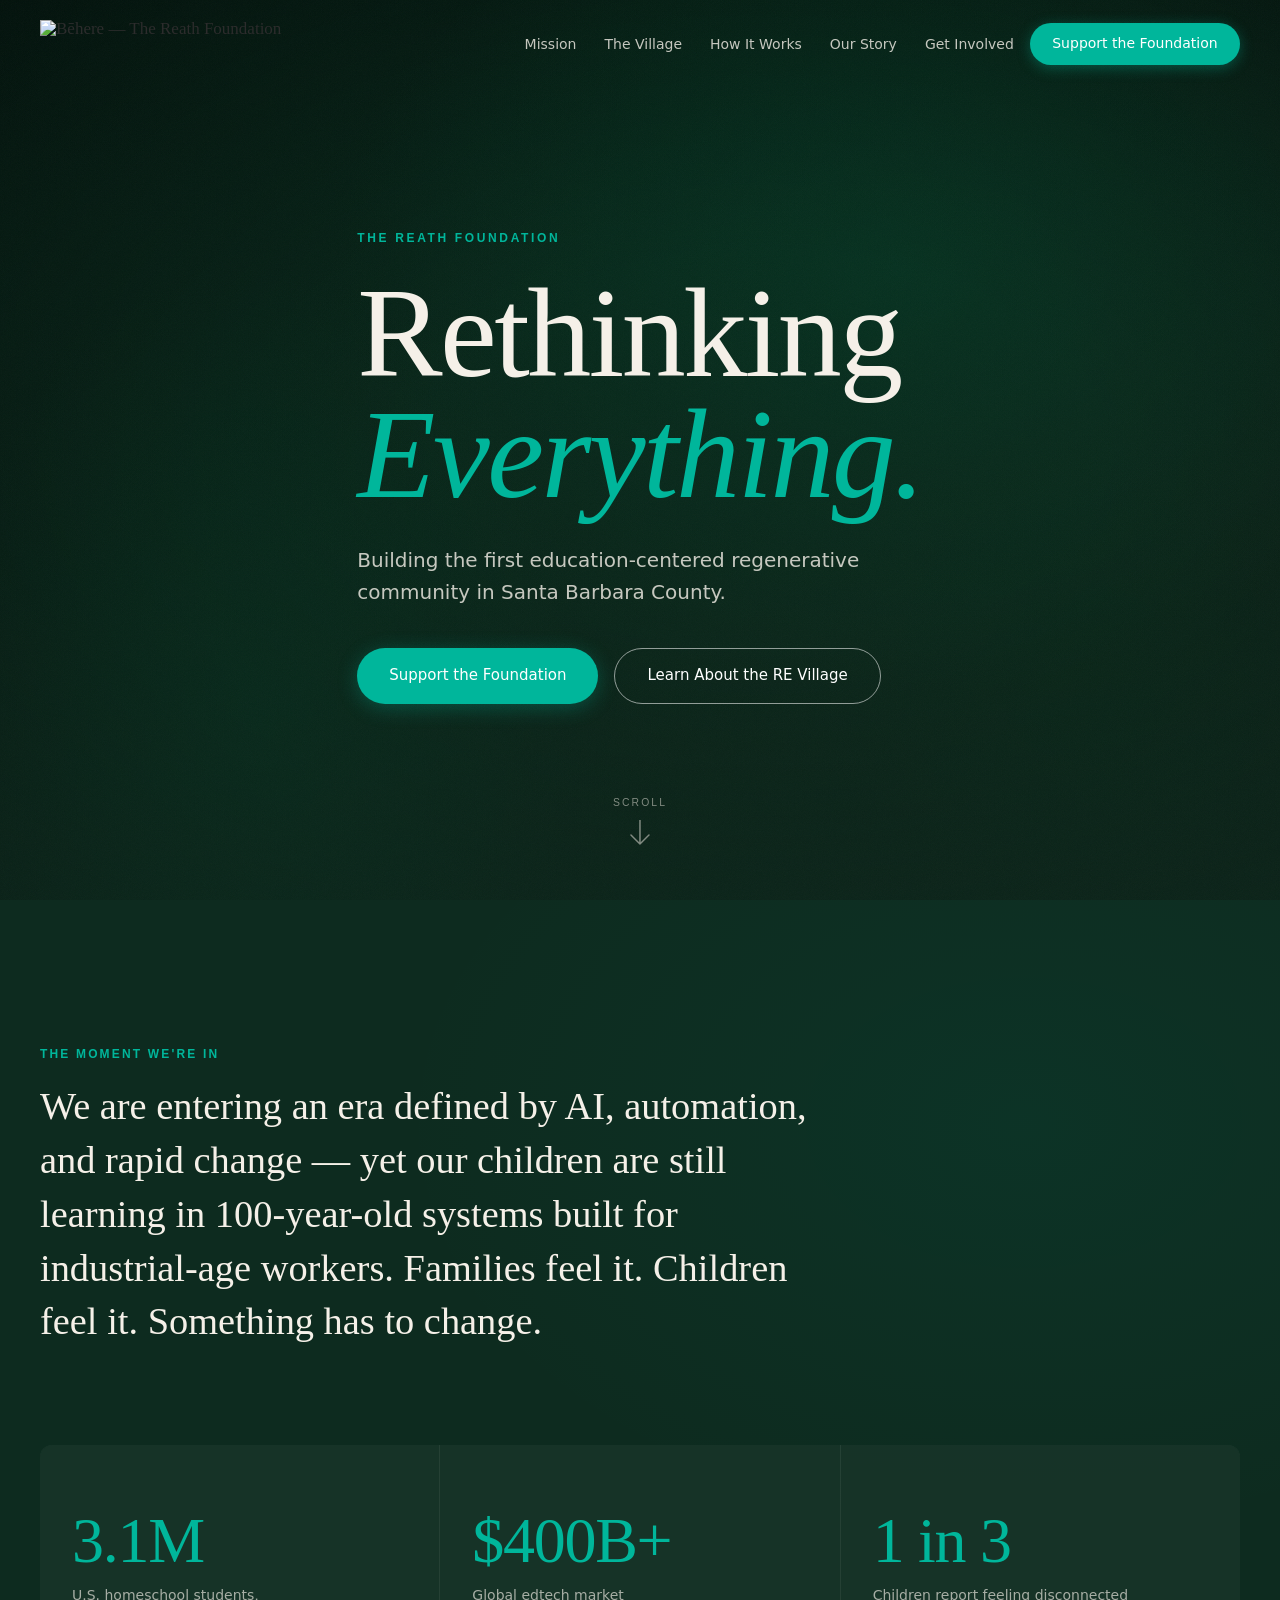
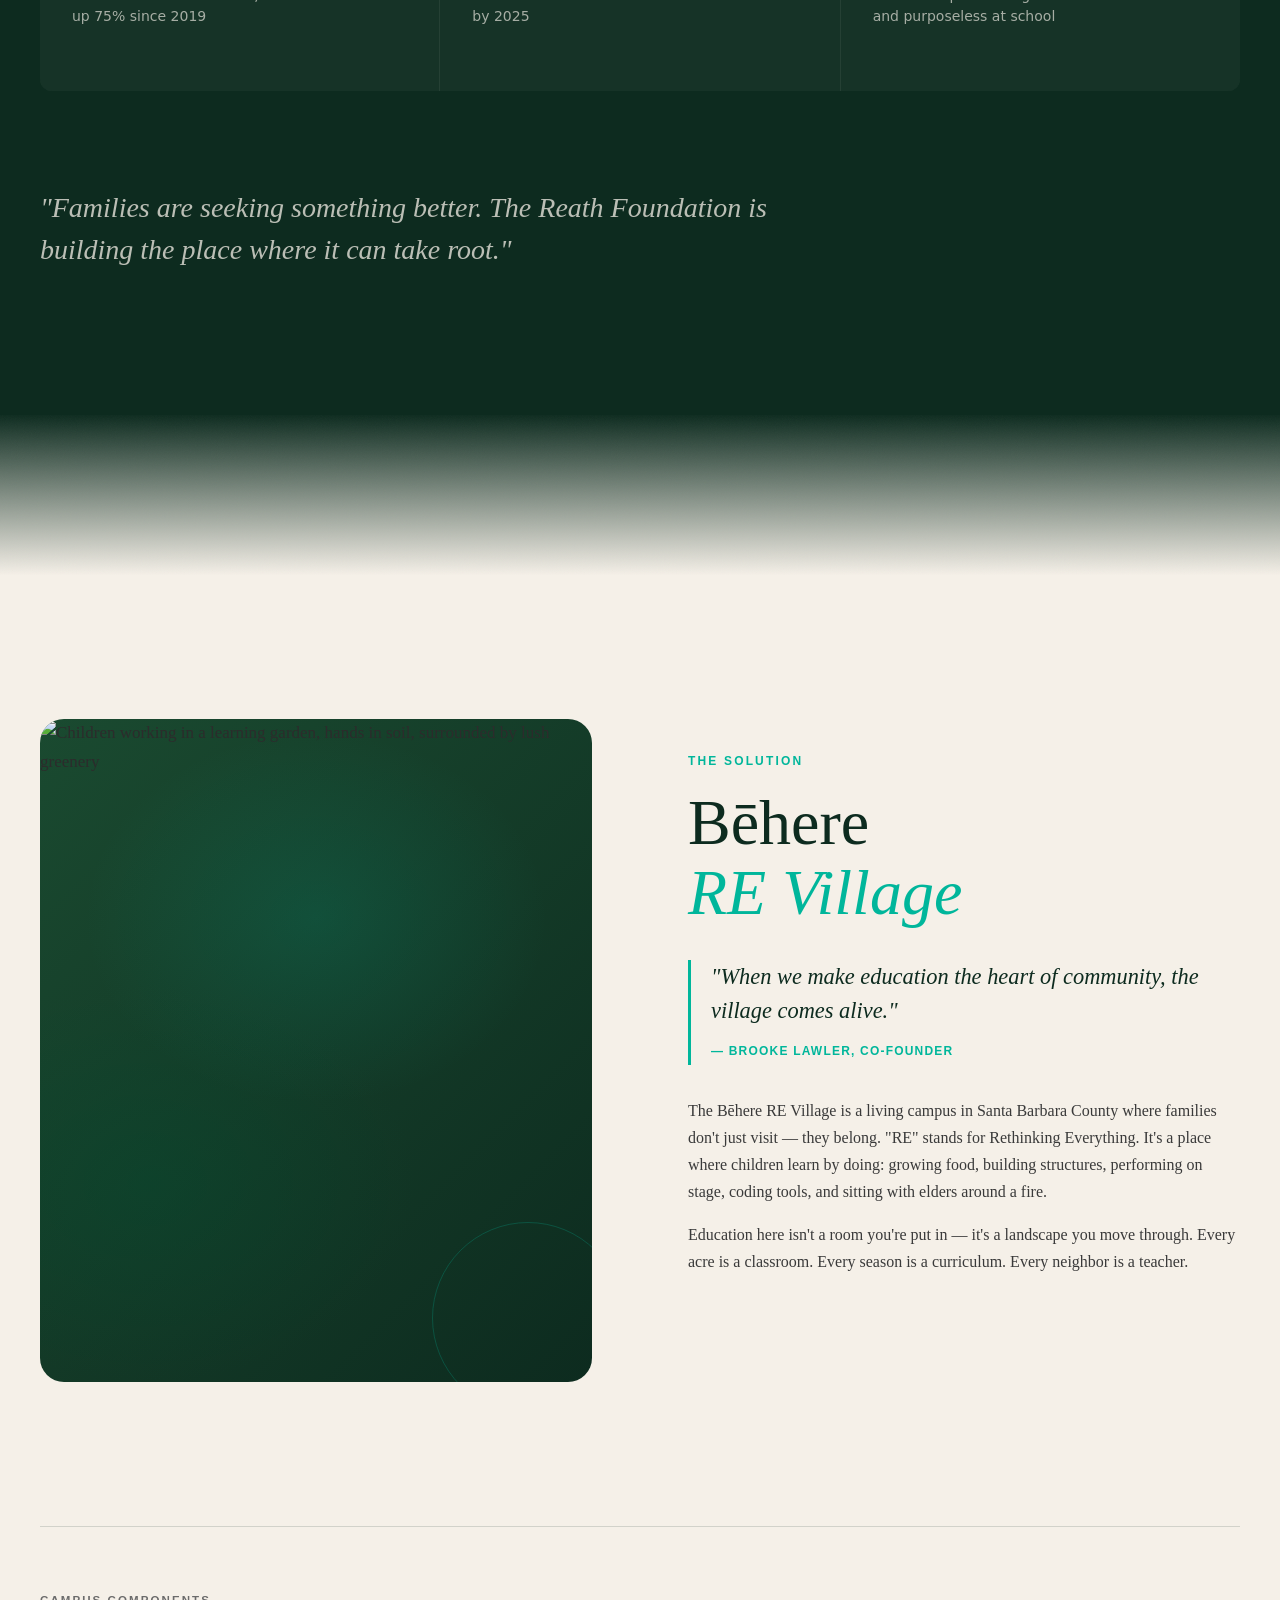
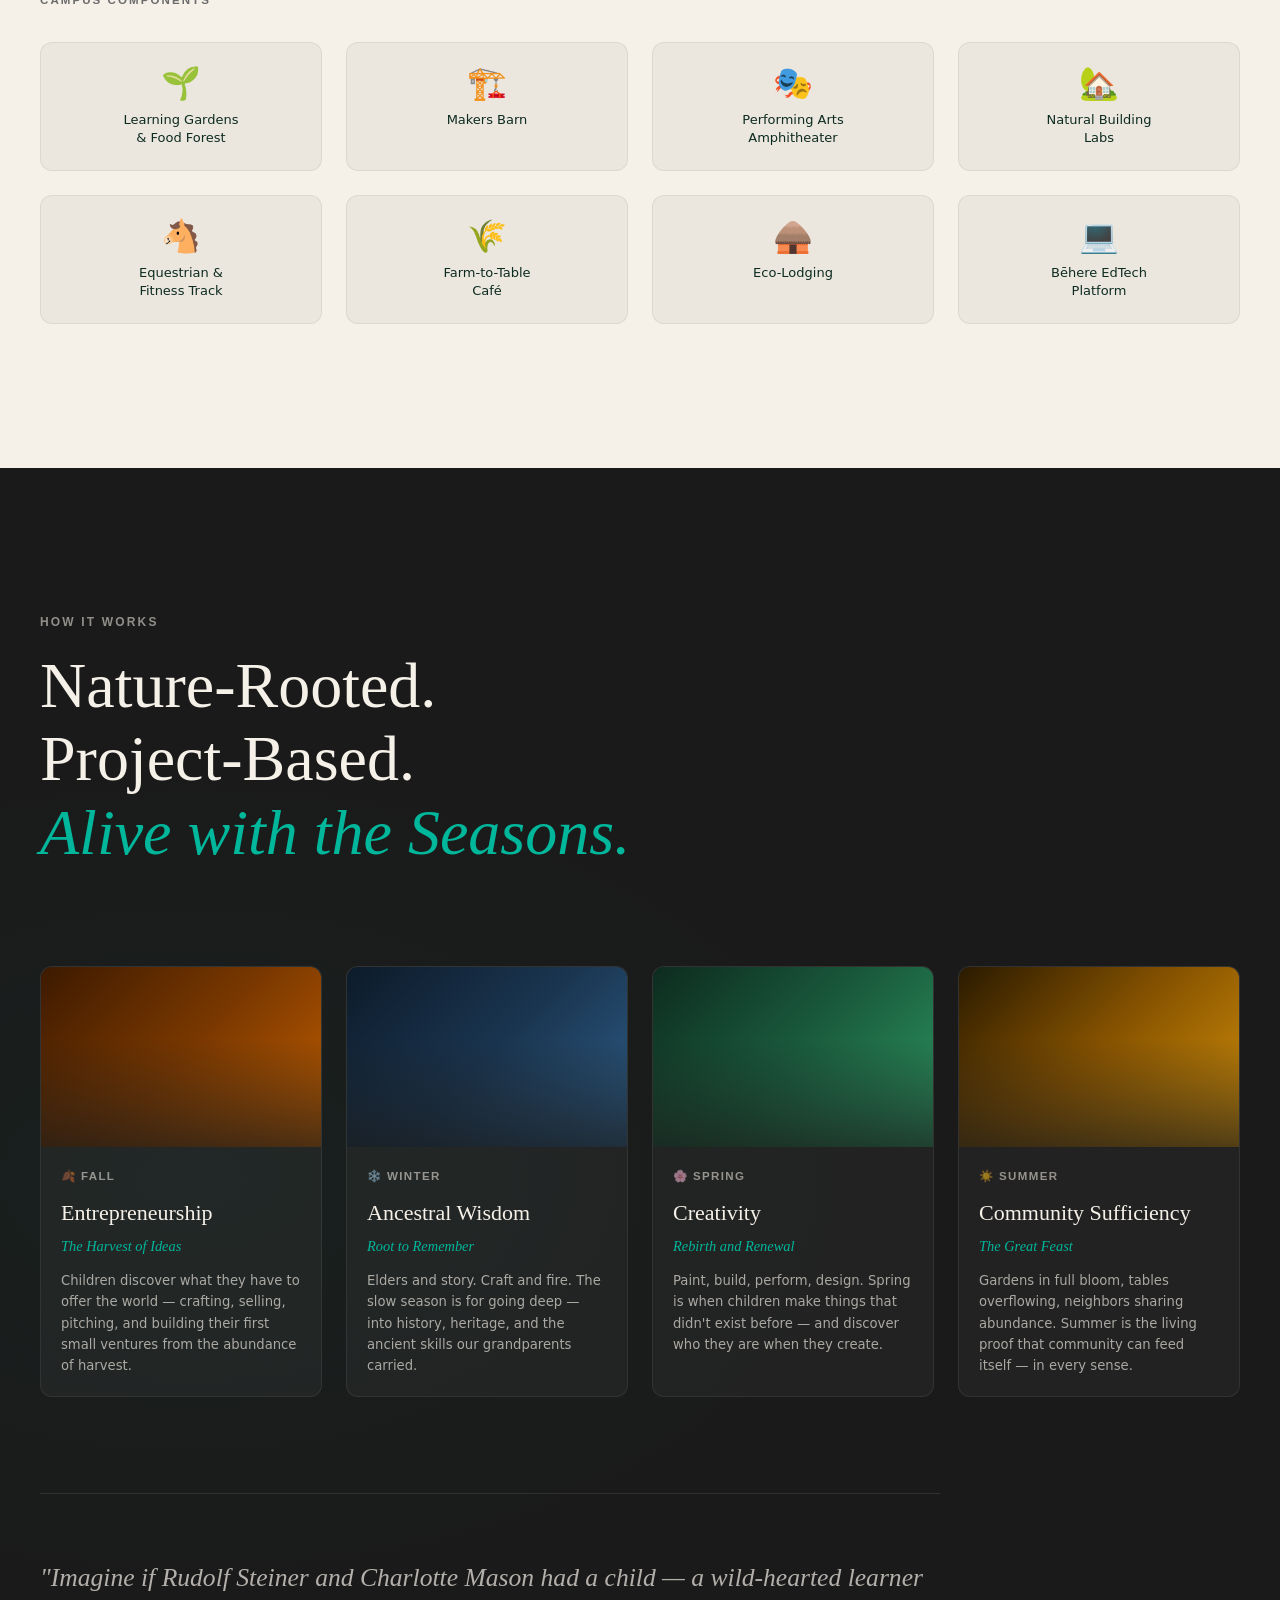
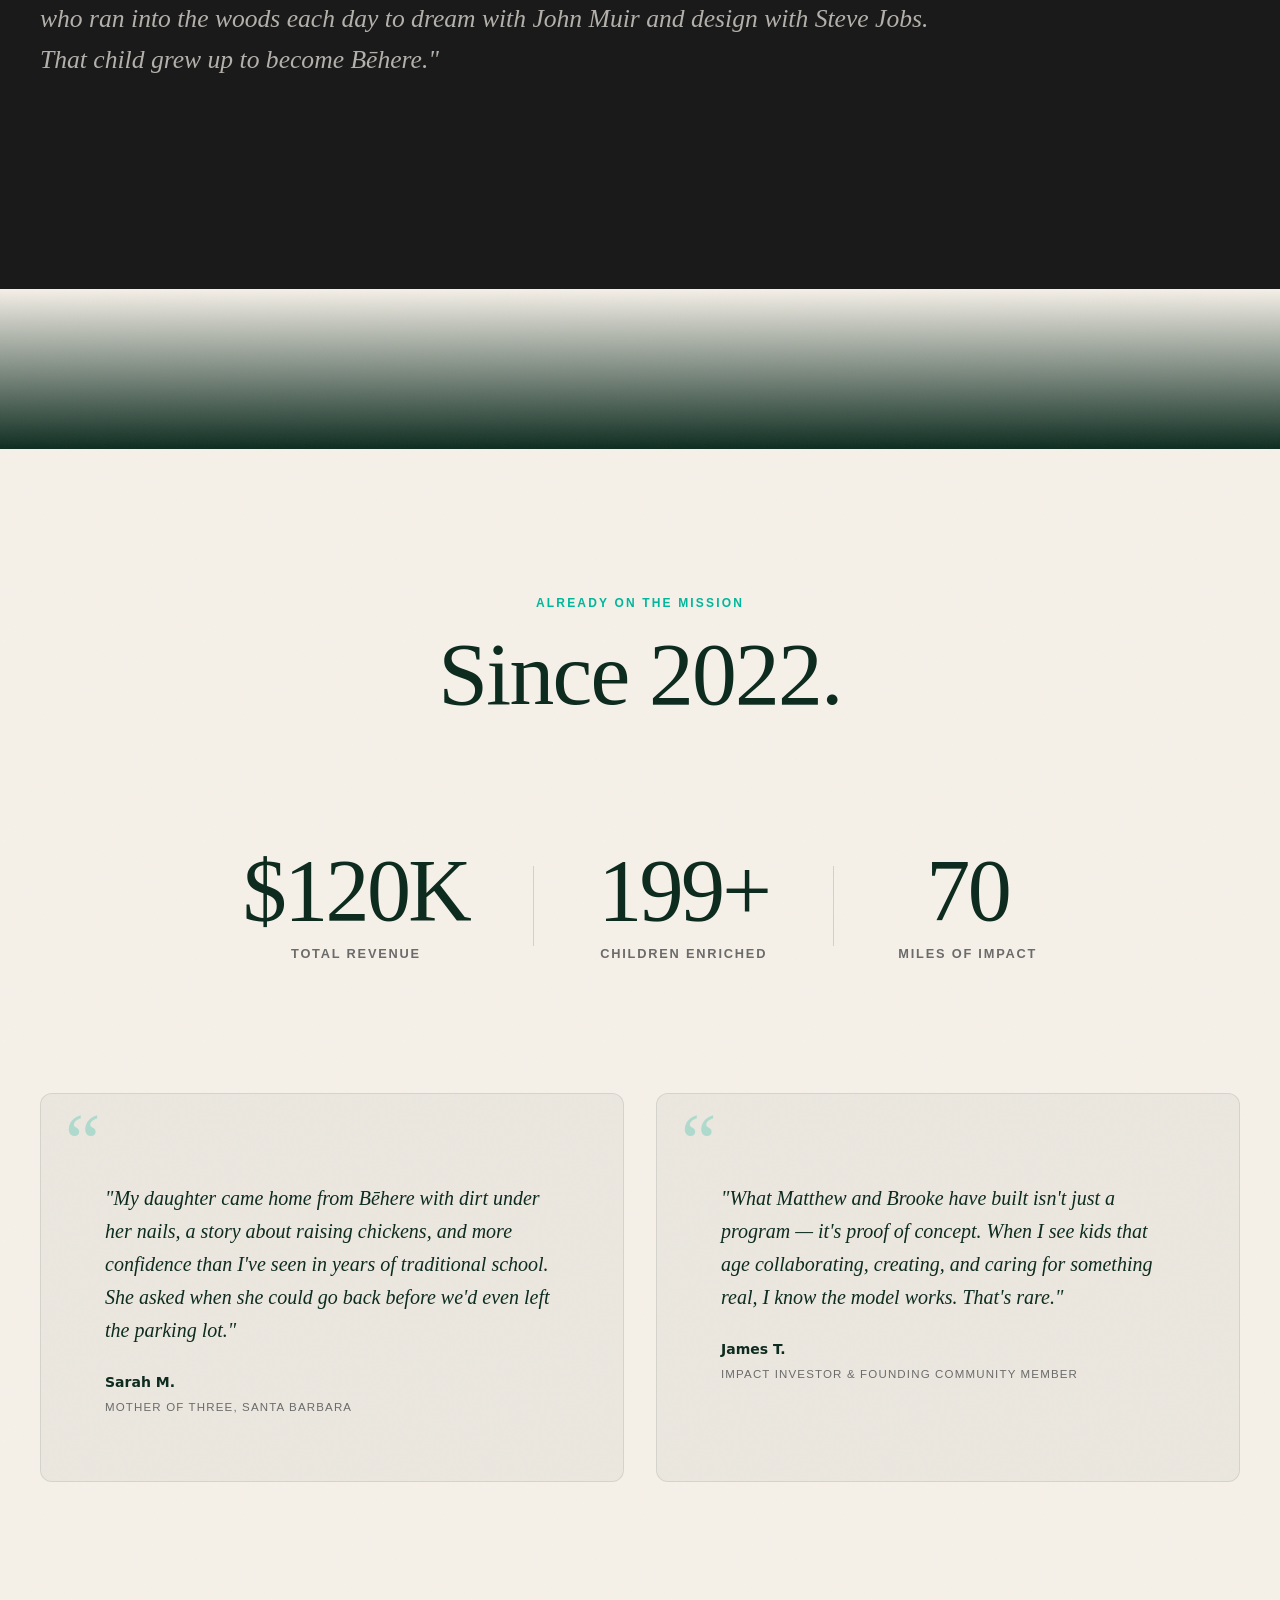
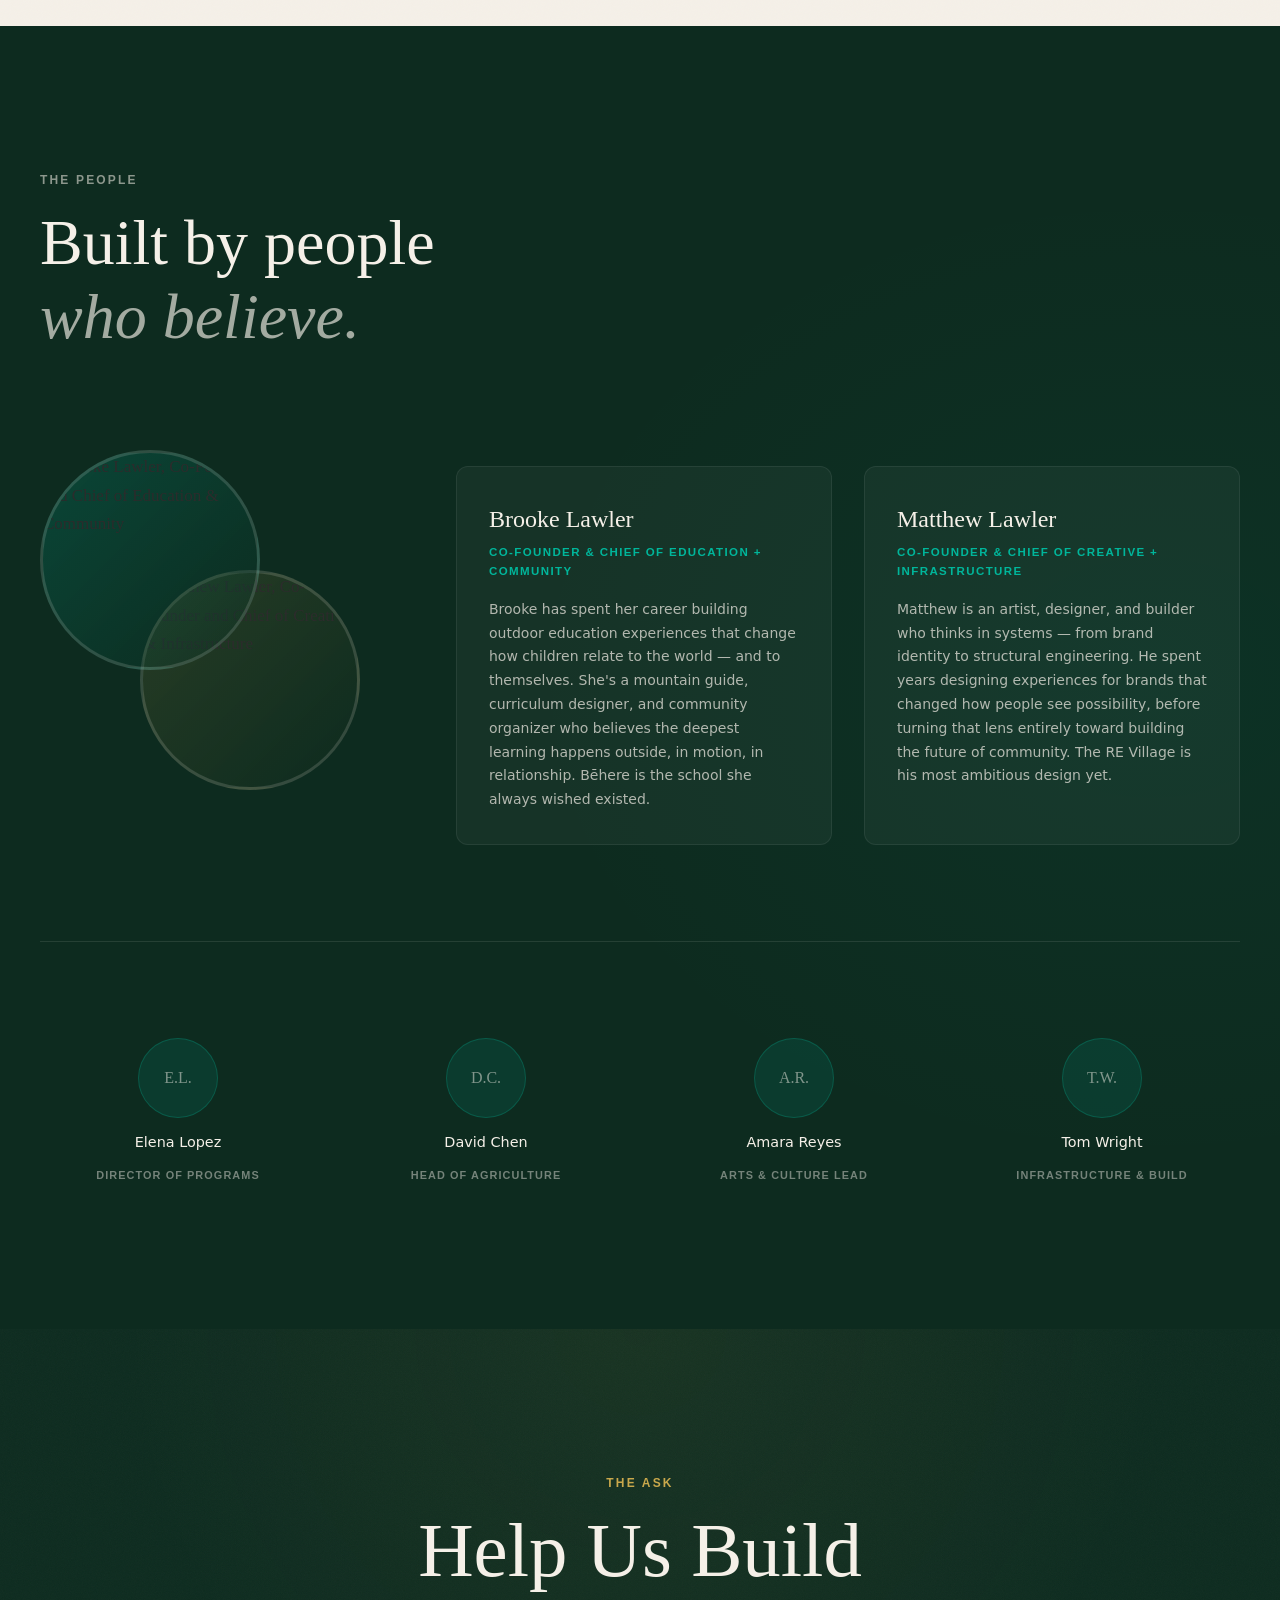
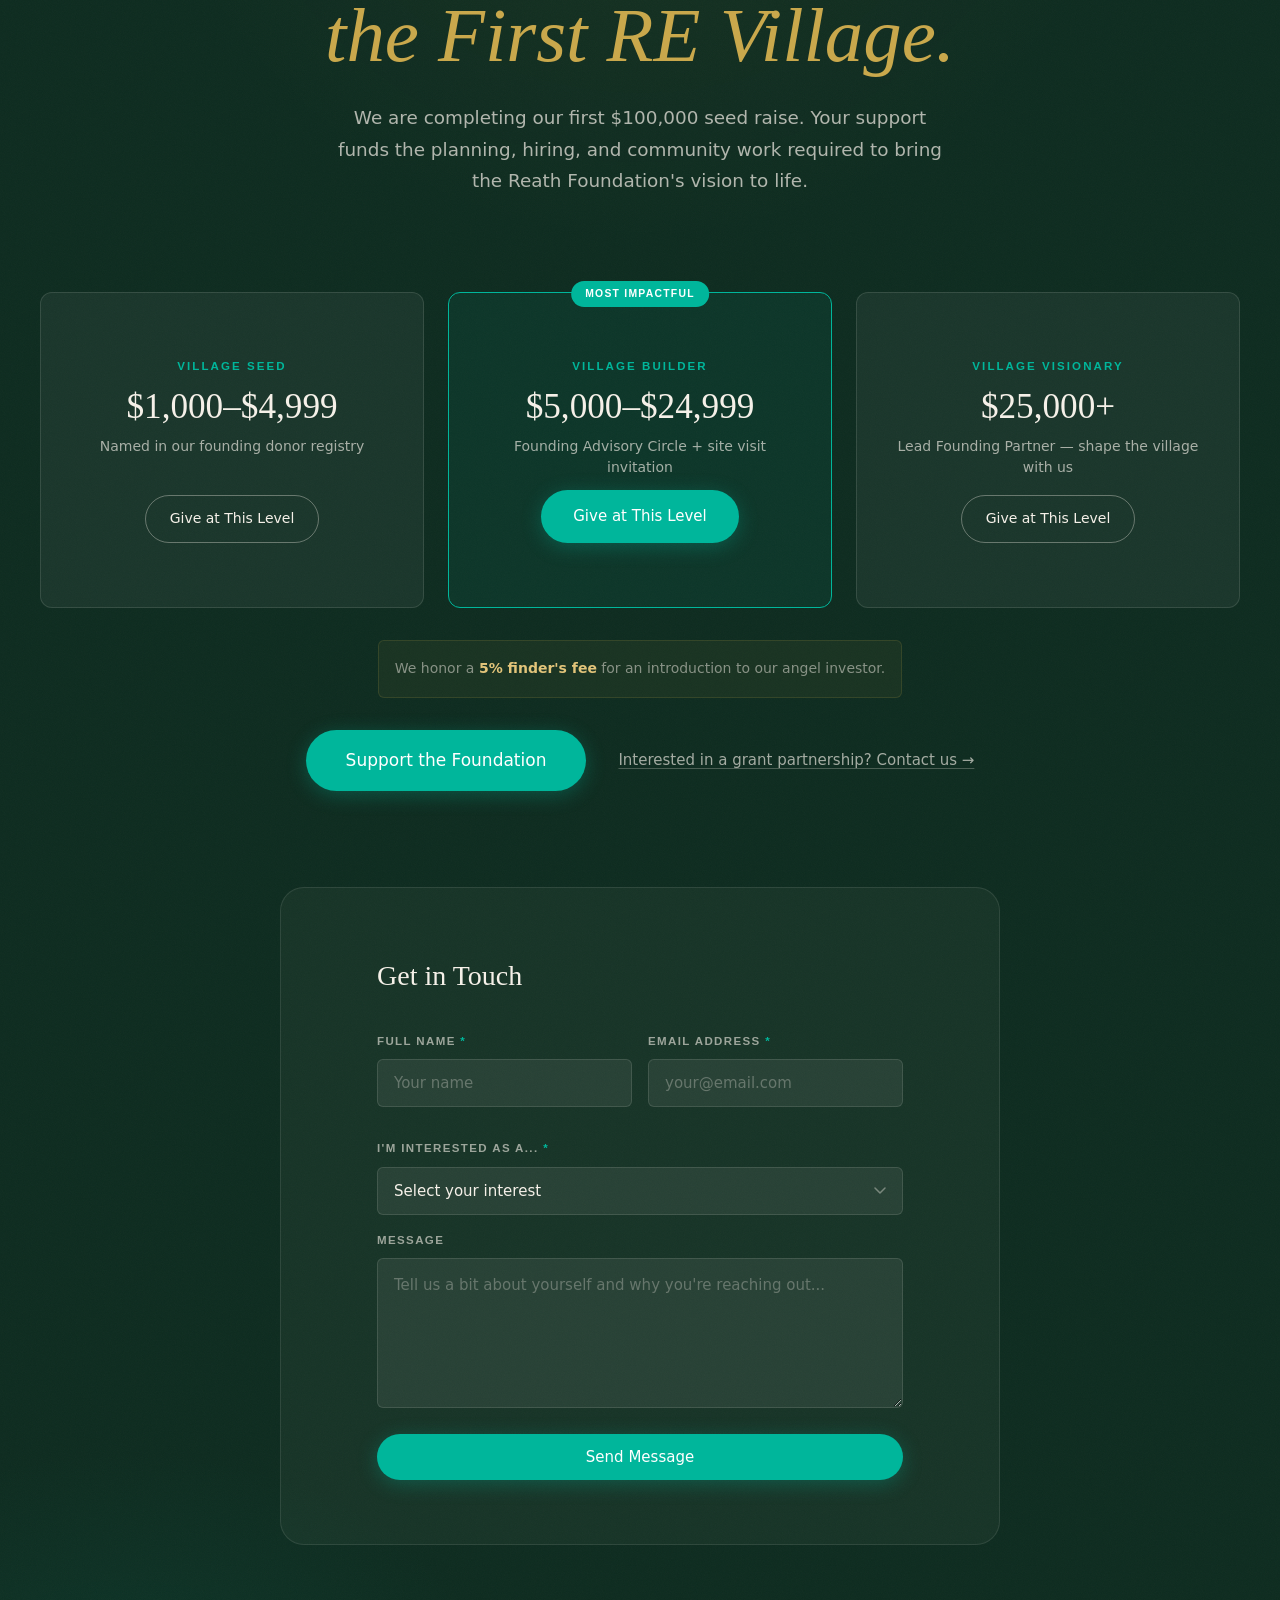
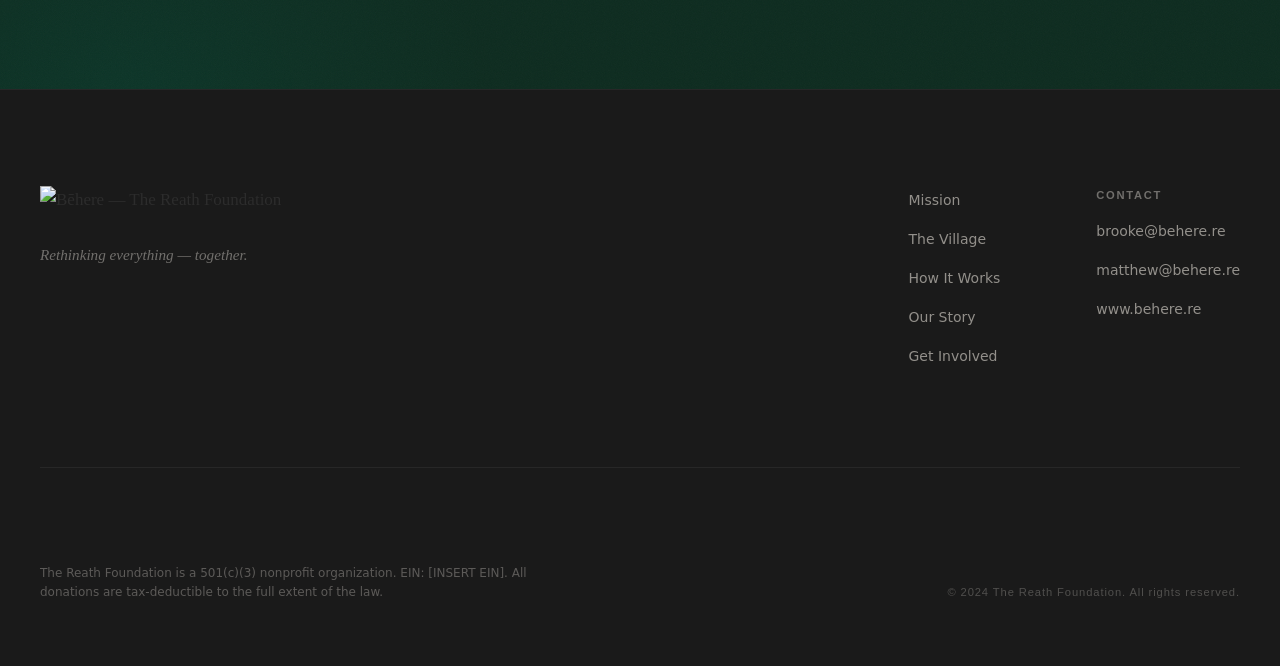
==== index.html @ 53d207e6 "Add RE logo image, village mockup, and Brooke profile photo placements - Replace text wordmarks in n" ====
<!DOCTYPE html>
<html lang="en">
<head>
  <meta charset="UTF-8" />
  <meta name="viewport" content="width=device-width, initial-scale=1.0" />
  <title>The Reath Foundation — Rethinking Education in Community</title>
  <meta name="description" content="The Reath Foundation funds and advances education-centered regenerative communities — places where families live, learn, grow food, make things, and build real community together." />

  <!-- Open Graph -->
  <meta property="og:title" content="The Reath Foundation — Rethinking Education in Community" />
  <meta property="og:description" content="Building the first education-centered regenerative community in Santa Barbara County." />
  <meta property="og:type" content="website" />
  <meta property="og:image" content="images/og-hero.jpg" />

  <!-- Fonts -->
  <link rel="preconnect" href="https://fonts.googleapis.com" />
  <link rel="preconnect" href="https://fonts.gstatic.com" crossorigin />
  <link href="https://fonts.googleapis.com/css2?family=Cormorant+Garamond:ital,wght@0,300;0,400;0,500;0,600;1,300;1,400;1,500&family=DM+Sans:ital,wght@0,300;0,400;0,500;0,600;1,300&family=Lora:ital,wght@0,400;0,500;1,400;1,500&family=Barlow+Condensed:wght@400;500;600;700&display=swap" />

  <!-- Stylesheet -->
  <link rel="stylesheet" href="css/styles.css" />
</head>
<body>

  <!-- ===== NAVIGATION ===== -->
  <header class="site-header" id="site-header">
    <nav class="nav-inner" aria-label="Main navigation">
      <a href="#hero" class="nav-logo" aria-label="The Reath Foundation home">
        <img src="images/re-logo.png" alt="Bēhere — The Reath Foundation" class="logo-img" />
      </a>

      <button class="nav-toggle" id="nav-toggle" aria-expanded="false" aria-controls="nav-menu" aria-label="Toggle navigation">
        <span></span><span></span><span></span>
      </button>

      <ul class="nav-menu" id="nav-menu" role="list">
        <li><a href="#mission" class="nav-link">Mission</a></li>
        <li><a href="#village" class="nav-link">The Village</a></li>
        <li><a href="#how-it-works" class="nav-link">How It Works</a></li>
        <li><a href="#our-story" class="nav-link">Our Story</a></li>
        <li><a href="#get-involved" class="nav-link">Get Involved</a></li>
        <li><a href="#get-involved" class="btn btn-nav">Support the Foundation</a></li>
      </ul>
    </nav>
  </header>

  <main>

    <!-- ===== SECTION 1: HERO ===== -->
    <section class="hero" id="hero" aria-label="Hero">
      <div class="hero-bg" aria-hidden="true">
        <div class="hero-overlay"></div>
        <div class="hero-grain"></div>
      </div>

      <div class="hero-content">
        <p class="hero-eyebrow reveal-up">The Reath Foundation</p>
        <h1 class="hero-headline reveal-up" style="--delay: 0.1s">Rethinking<br><em>Everything.</em></h1>
        <p class="hero-subhead reveal-up" style="--delay: 0.2s">
          Building the first education-centered regenerative community<br class="br-desktop" /> in Santa Barbara County.
        </p>
        <div class="hero-ctas reveal-up" style="--delay: 0.3s">
          <a href="#get-involved" class="btn btn-primary">Support the Foundation</a>
          <a href="#village" class="btn btn-ghost">Learn About the RE Village</a>
        </div>
      </div>

      <a href="#mission" class="scroll-indicator" aria-label="Scroll to next section">
        <span class="scroll-label">Scroll</span>
        <span class="scroll-arrow" aria-hidden="true">
          <svg width="20" height="30" viewBox="0 0 20 30" fill="none">
            <path d="M10 0v24M1 15l9 9 9-9" stroke="currentColor" stroke-width="1.5" stroke-linecap="round" stroke-linejoin="round"/>
          </svg>
        </span>
      </a>
    </section>

    <!-- ===== SECTION 2: THE MOMENT WE'RE IN ===== -->
    <section class="moment" id="mission" aria-label="The moment we're in">
      <div class="moment-inner">
        <div class="moment-text reveal-up">
          <p class="section-label">The Moment We're In</p>
          <p class="moment-manifesto">
            We are entering an era defined by AI, automation, and rapid change — yet our children are still learning in 100-year-old systems built for industrial-age workers. Families feel it. Children feel it. Something has to change.
          </p>
        </div>

        <div class="stat-grid reveal-up" style="--delay: 0.15s" role="list" aria-label="Key statistics">
          <div class="stat-card" role="listitem">
            <span class="stat-number">3.1M</span>
            <span class="stat-label">U.S. homeschool students,<br>up 75% since 2019</span>
          </div>
          <div class="stat-card" role="listitem">
            <span class="stat-number">$400B+</span>
            <span class="stat-label">Global edtech market<br>by 2025</span>
          </div>
          <div class="stat-card" role="listitem">
            <span class="stat-number">1 in 3</span>
            <span class="stat-label">Children report feeling disconnected<br>and purposeless at school</span>
          </div>
        </div>

        <blockquote class="moment-quote reveal-up" style="--delay: 0.25s">
          <p>"Families are seeking something better. The Reath Foundation is building the place where it can take root."</p>
        </blockquote>
      </div>
    </section>

    <!-- ===== EDGE PANEL ===== -->
    <div class="edge-panel edge-panel--forest" aria-hidden="true" role="presentation">
      <div class="edge-grain"></div>
    </div>

    <!-- ===== SECTION 3: THE VILLAGE ===== -->
    <section class="village" id="village" aria-label="The RE Village">
      <div class="village-inner">

        <div class="village-split">
          <div class="village-image reveal-left">
            <div class="village-img-wrap">
              <img
                src="images/village-landscape.jpg"
                alt="Children working in a learning garden, hands in soil, surrounded by lush greenery"
                loading="lazy"
                width="680"
                height="820"
              />
              <div class="village-img-accent" aria-hidden="true"></div>
            </div>
          </div>

          <div class="village-content reveal-right">
            <p class="section-label">The Solution</p>
            <h2 class="section-headline">
              Bēhere<br><em>RE Village</em>
            </h2>
            <blockquote class="founder-quote">
              <p>"When we make education the heart of community, the village comes alive."</p>
              <cite>— Brooke Lawler, Co-Founder</cite>
            </blockquote>
            <p class="village-body">
              The Bēhere RE Village is a living campus in Santa Barbara County where families don't just visit — they belong. "RE" stands for Rethinking Everything. It's a place where children learn by doing: growing food, building structures, performing on stage, coding tools, and sitting with elders around a fire.
            </p>
            <p class="village-body">
              Education here isn't a room you're put in — it's a landscape you move through. Every acre is a classroom. Every season is a curriculum. Every neighbor is a teacher.
            </p>
          </div>
        </div>

        <div class="campus-grid reveal-up" style="--delay: 0.1s">
          <p class="campus-grid-label">Campus Components</p>
          <ul class="campus-items" role="list" aria-label="Campus components">
            <li class="campus-item">
              <span class="campus-icon" aria-hidden="true">🌱</span>
              <span class="campus-name">Learning Gardens<br>&amp; Food Forest</span>
            </li>
            <li class="campus-item">
              <span class="campus-icon" aria-hidden="true">🏗️</span>
              <span class="campus-name">Makers Barn</span>
            </li>
            <li class="campus-item">
              <span class="campus-icon" aria-hidden="true">🎭</span>
              <span class="campus-name">Performing Arts<br>Amphitheater</span>
            </li>
            <li class="campus-item">
              <span class="campus-icon" aria-hidden="true">🏡</span>
              <span class="campus-name">Natural Building<br>Labs</span>
            </li>
            <li class="campus-item">
              <span class="campus-icon" aria-hidden="true">🐴</span>
              <span class="campus-name">Equestrian &amp;<br>Fitness Track</span>
            </li>
            <li class="campus-item">
              <span class="campus-icon" aria-hidden="true">🌾</span>
              <span class="campus-name">Farm-to-Table<br>Café</span>
            </li>
            <li class="campus-item">
              <span class="campus-icon" aria-hidden="true">🛖</span>
              <span class="campus-name">Eco-Lodging</span>
            </li>
            <li class="campus-item">
              <span class="campus-icon" aria-hidden="true">💻</span>
              <span class="campus-name">Bēhere EdTech<br>Platform</span>
            </li>
          </ul>
        </div>

      </div>
    </section>

    <!-- ===== SECTION 4: HOW IT WORKS ===== -->
    <section class="seasons" id="how-it-works" aria-label="Educational philosophy">
      <div class="seasons-inner">
        <p class="section-label section-label--light reveal-up">How It Works</p>
        <h2 class="seasons-headline reveal-up" style="--delay: 0.1s">
          Nature-Rooted.<br>Project-Based.<br><em>Alive with the Seasons.</em>
        </h2>

        <div class="seasons-grid reveal-up" style="--delay: 0.2s" role="list" aria-label="Seasonal curriculum">
          <article class="season-card" role="listitem">
            <div class="season-img season-img--fall" aria-hidden="true"></div>
            <div class="season-body">
              <p class="season-label">🍂 Fall</p>
              <h3 class="season-theme">Entrepreneurship</h3>
              <p class="season-sub">The Harvest of Ideas</p>
              <p class="season-desc">Children discover what they have to offer the world — crafting, selling, pitching, and building their first small ventures from the abundance of harvest.</p>
            </div>
          </article>

          <article class="season-card" role="listitem">
            <div class="season-img season-img--winter" aria-hidden="true"></div>
            <div class="season-body">
              <p class="season-label">❄️ Winter</p>
              <h3 class="season-theme">Ancestral Wisdom</h3>
              <p class="season-sub">Root to Remember</p>
              <p class="season-desc">Elders and story. Craft and fire. The slow season is for going deep — into history, heritage, and the ancient skills our grandparents carried.</p>
            </div>
          </article>

          <article class="season-card" role="listitem">
            <div class="season-img season-img--spring" aria-hidden="true"></div>
            <div class="season-body">
              <p class="season-label">🌸 Spring</p>
              <h3 class="season-theme">Creativity</h3>
              <p class="season-sub">Rebirth and Renewal</p>
              <p class="season-desc">Paint, build, perform, design. Spring is when children make things that didn't exist before — and discover who they are when they create.</p>
            </div>
          </article>

          <article class="season-card" role="listitem">
            <div class="season-img season-img--summer" aria-hidden="true"></div>
            <div class="season-body">
              <p class="season-label">☀️ Summer</p>
              <h3 class="season-theme">Community Sufficiency</h3>
              <p class="season-sub">The Great Feast</p>
              <p class="season-desc">Gardens in full bloom, tables overflowing, neighbors sharing abundance. Summer is the living proof that community can feed itself — in every sense.</p>
            </div>
          </article>
        </div>

        <blockquote class="philosophy-quote reveal-up" style="--delay: 0.3s">
          <p>"Imagine if Rudolf Steiner and Charlotte Mason had a child — a wild-hearted learner who ran into the woods each day to dream with John Muir and design with Steve Jobs. That child grew up to become Bēhere."</p>
        </blockquote>
      </div>
    </section>

    <!-- ===== EDGE PANEL ===== -->
    <div class="edge-panel edge-panel--cream" aria-hidden="true" role="presentation">
      <div class="edge-grain"></div>
    </div>

    <!-- ===== SECTION 5: TRACTION ===== -->
    <section class="traction" id="traction" aria-label="Our traction">
      <div class="traction-inner">
        <p class="section-label reveal-up">Already on the Mission</p>
        <h2 class="traction-headline reveal-up" style="--delay: 0.1s">Since 2022.</h2>

        <div class="traction-stats reveal-up" style="--delay: 0.15s" role="list" aria-label="Impact statistics">
          <div class="traction-stat" role="listitem">
            <span class="traction-number">$120K</span>
            <span class="traction-desc">Total Revenue</span>
          </div>
          <div class="traction-divider" aria-hidden="true"></div>
          <div class="traction-stat" role="listitem">
            <span class="traction-number">200+</span>
            <span class="traction-desc">Children Enriched</span>
          </div>
          <div class="traction-divider" aria-hidden="true"></div>
          <div class="traction-stat" role="listitem">
            <span class="traction-number">70</span>
            <span class="traction-desc">Miles of Impact</span>
          </div>
        </div>

        <div class="testimonials reveal-up" style="--delay: 0.25s">
          <blockquote class="testimonial-card">
            <p>"My daughter came home from Bēhere with dirt under her nails, a story about raising chickens, and more confidence than I've seen in years of traditional school. She asked when she could go back before we'd even left the parking lot."</p>
            <cite>
              <strong>Sarah M.</strong>
              <span>Mother of three, Santa Barbara</span>
            </cite>
          </blockquote>
          <blockquote class="testimonial-card">
            <p>"What Matthew and Brooke have built isn't just a program — it's proof of concept. When I see kids that age collaborating, creating, and caring for something real, I know the model works. That's rare."</p>
            <cite>
              <strong>James T.</strong>
              <span>Impact investor &amp; founding community member</span>
            </cite>
          </blockquote>
        </div>
      </div>
    </section>

    <!-- ===== SECTION 6: THE FOUNDERS ===== -->
    <section class="founders" id="our-story" aria-label="Our founders">
      <div class="founders-inner">

        <div class="founders-header reveal-up">
          <p class="section-label section-label--light">The People</p>
          <h2 class="founders-headline">Built by people<br><em>who believe.</em></h2>
        </div>

        <div class="founders-split reveal-up" style="--delay: 0.1s">
          <div class="founder-photo-wrap" aria-hidden="true">
            <div class="founder-photo founder-photo--brooke">
              <img src="images/brooke-lawler.jpg" alt="Brooke Lawler, Co-Founder and Chief of Education &amp; Community" loading="lazy" width="360" height="360" />
            </div>
            <div class="founder-photo founder-photo--matthew">
              <img src="images/matthew-lawler.jpg" alt="Matthew Lawler, Co-Founder and Chief of Creative &amp; Infrastructure" loading="lazy" width="360" height="360" />
            </div>
          </div>

          <div class="founders-bios">
            <div class="founder-bio">
              <h3 class="founder-name">Brooke Lawler</h3>
              <p class="founder-title">Co-Founder &amp; Chief of Education + Community</p>
              <p class="founder-text">
                Brooke has spent her career building outdoor education experiences that change how children relate to the world — and to themselves. She's a mountain guide, curriculum designer, and community organizer who believes the deepest learning happens outside, in motion, in relationship. Bēhere is the school she always wished existed.
              </p>
            </div>
            <div class="founder-bio">
              <h3 class="founder-name">Matthew Lawler</h3>
              <p class="founder-title">Co-Founder &amp; Chief of Creative + Infrastructure</p>
              <p class="founder-text">
                Matthew is an artist, designer, and builder who thinks in systems — from brand identity to structural engineering. He spent years designing experiences for brands that changed how people see possibility, before turning that lens entirely toward building the future of community. The RE Village is his most ambitious design yet.
              </p>
            </div>
          </div>
        </div>

        <div class="team-row reveal-up" style="--delay: 0.2s" aria-label="Team members">
          <div class="team-member">
            <div class="team-photo-placeholder" aria-hidden="true">
              <span>E.L.</span>
            </div>
            <p class="team-name">Elena Lopez</p>
            <p class="team-role">Director of Programs</p>
          </div>
          <div class="team-member">
            <div class="team-photo-placeholder" aria-hidden="true">
              <span>D.C.</span>
            </div>
            <p class="team-name">David Chen</p>
            <p class="team-role">Head of Agriculture</p>
          </div>
          <div class="team-member">
            <div class="team-photo-placeholder" aria-hidden="true">
              <span>A.R.</span>
            </div>
            <p class="team-name">Amara Reyes</p>
            <p class="team-role">Arts &amp; Culture Lead</p>
          </div>
          <div class="team-member">
            <div class="team-photo-placeholder" aria-hidden="true">
              <span>T.W.</span>
            </div>
            <p class="team-name">Tom Wright</p>
            <p class="team-role">Infrastructure &amp; Build</p>
          </div>
        </div>

      </div>
    </section>

    <!-- ===== SECTION 7: GET INVOLVED ===== -->
    <section class="ask" id="get-involved" aria-label="Get involved and support the foundation">
      <div class="ask-grain" aria-hidden="true"></div>
      <div class="ask-inner">
        <p class="section-label section-label--gold reveal-up">The Ask</p>
        <h2 class="ask-headline reveal-up" style="--delay: 0.1s">Help Us Build<br><em>the First RE Village.</em></h2>
        <p class="ask-subhead reveal-up" style="--delay: 0.15s">
          We are completing our first $100,000 seed raise. Your support funds the planning, hiring, and community work required to bring the Reath Foundation's vision to life.
        </p>

        <div class="giving-tiers reveal-up" style="--delay: 0.2s" role="list" aria-label="Giving tiers">
          <article class="tier-card" role="listitem">
            <p class="tier-eyebrow">Village Seed</p>
            <p class="tier-amount">$1,000–$4,999</p>
            <p class="tier-benefit">Named in our founding donor registry</p>
            <a href="#contact-form" class="btn btn-tier">Give at This Level</a>
          </article>
          <article class="tier-card tier-card--featured" role="listitem">
            <p class="tier-badge">Most Impactful</p>
            <p class="tier-eyebrow">Village Builder</p>
            <p class="tier-amount">$5,000–$24,999</p>
            <p class="tier-benefit">Founding Advisory Circle + site visit invitation</p>
            <a href="#contact-form" class="btn btn-primary">Give at This Level</a>
          </article>
          <article class="tier-card" role="listitem">
            <p class="tier-eyebrow">Village Visionary</p>
            <p class="tier-amount">$25,000+</p>
            <p class="tier-benefit">Lead Founding Partner — shape the village with us</p>
            <a href="#contact-form" class="btn btn-tier">Give at This Level</a>
          </article>
        </div>

        <div class="ask-note reveal-up" style="--delay: 0.3s">
          <p>We honor a <strong>5% finder's fee</strong> for an introduction to our angel investor.</p>
        </div>

        <div class="ask-cta-row reveal-up" style="--delay: 0.35s">
          <a href="#contact-form" class="btn btn-primary btn-large">Support the Foundation</a>
          <a href="#contact-form" class="ask-grant-link">Interested in a grant partnership? Contact us →</a>
        </div>

        <!-- Contact Form -->
        <div class="contact-form-wrap reveal-up" style="--delay: 0.4s" id="contact-form">
          <h3 class="form-headline">Get in Touch</h3>
          <form class="contact-form" name="foundation-contact" method="POST" action="#" novalidate>
            <div class="form-row">
              <div class="form-group">
                <label for="name" class="form-label">Full Name <span aria-label="required">*</span></label>
                <input type="text" id="name" name="name" class="form-input" placeholder="Your name" required autocomplete="name" />
              </div>
              <div class="form-group">
                <label for="email" class="form-label">Email Address <span aria-label="required">*</span></label>
                <input type="email" id="email" name="email" class="form-input" placeholder="your@email.com" required autocomplete="email" />
              </div>
            </div>
            <div class="form-group">
              <label for="interest" class="form-label">I'm interested as a... <span aria-label="required">*</span></label>
              <select id="interest" name="interest" class="form-input form-select" required>
                <option value="" disabled selected>Select your interest</option>
                <option value="donor">Donor / Supporter</option>
                <option value="family">Founding Family</option>
                <option value="grant">Grant Partner</option>
                <option value="general">General Inquiry</option>
              </select>
            </div>
            <div class="form-group">
              <label for="message" class="form-label">Message</label>
              <textarea id="message" name="message" class="form-input form-textarea" placeholder="Tell us a bit about yourself and why you're reaching out..." rows="5"></textarea>
            </div>
            <button type="submit" class="btn btn-primary btn-full">Send Message</button>
          </form>
        </div>

      </div>
    </section>

  </main>

  <!-- ===== FOOTER ===== -->
  <footer class="site-footer" role="contentinfo">
    <div class="footer-inner">

      <div class="footer-top">
        <div class="footer-brand">
          <a href="#hero" class="footer-logo" aria-label="Return to top">
            <img src="images/re-logo.png" alt="Bēhere — The Reath Foundation" class="logo-img logo-img--footer" />
          </a>
          <p class="footer-tagline">Rethinking everything — together.</p>
        </div>

        <nav class="footer-nav" aria-label="Footer navigation">
          <ul role="list">
            <li><a href="#mission">Mission</a></li>
            <li><a href="#village">The Village</a></li>
            <li><a href="#how-it-works">How It Works</a></li>
            <li><a href="#our-story">Our Story</a></li>
            <li><a href="#get-involved">Get Involved</a></li>
          </ul>
        </nav>

        <div class="footer-contact">
          <h3 class="footer-contact-label">Contact</h3>
          <ul role="list">
            <li><a href="mailto:brooke@behere.re">brooke@behere.re</a></li>
            <li><a href="mailto:matthew@behere.re">matthew@behere.re</a></li>
            <li><a href="https://www.behere.re" target="_blank" rel="noopener noreferrer">www.behere.re</a></li>
          </ul>
        </div>
      </div>

      <div class="footer-bottom">
        <p class="footer-legal">
          The Reath Foundation is a 501(c)(3) nonprofit organization. EIN: [INSERT EIN]. All donations are tax-deductible to the full extent of the law.
        </p>
        <p class="footer-copy">&copy; 2024 The Reath Foundation. All rights reserved.</p>
      </div>

    </div>
  </footer>

  <script src="js/main.js"></script>
</body>
</html>
---- css/styles.css ----
/* =============================================================
   THE REATH FOUNDATION — MAIN STYLESHEET
   Design System: Earth-rooted, editorial, regenerative
   ============================================================= */

/* ─── DESIGN TOKENS ───────────────────────────────────────── */
:root {
  /* Palette */
  --color-forest:   #0D2B1F;
  --color-teal:     #00B69B;
  --color-teal-dk:  #009880;
  --color-cream:    #F5F0E8;
  --color-charcoal: #1A1A1A;
  --color-gold:     #C9A84C;
  --color-gold-lt:  #E2C47A;
  --color-white:    #FFFFFF;
  --color-text:     #2C2C2C;
  --color-muted:    #6B6B6B;

  /* Typography */
  --font-display: 'Cormorant Garamond', Georgia, serif;
  --font-sans:    'DM Sans', system-ui, sans-serif;
  --font-body:    'Lora', Georgia, serif;
  --font-accent:  'Barlow Condensed', 'Arial Narrow', sans-serif;

  /* Spacing */
  --space-xs:   0.5rem;
  --space-sm:   1rem;
  --space-md:   2rem;
  --space-lg:   4rem;
  --space-xl:   6rem;
  --space-2xl:  9rem;
  --space-3xl:  12rem;

  /* Layout */
  --max-w:       1200px;
  --max-w-text:  760px;
  --radius-sm:   6px;
  --radius-md:   12px;
  --radius-lg:   24px;
  --radius-full: 9999px;

  /* Transitions */
  --ease:      cubic-bezier(0.25, 0.46, 0.45, 0.94);
  --ease-out:  cubic-bezier(0.16, 1, 0.3, 1);
  --dur-fast:  180ms;
  --dur-base:  320ms;
  --dur-slow:  600ms;

  /* Shadows */
  --shadow-sm: 0 2px 8px rgba(0, 0, 0, 0.08);
  --shadow-md: 0 8px 32px rgba(0, 0, 0, 0.12);
  --shadow-lg: 0 20px 60px rgba(0, 0, 0, 0.18);
}


/* ─── RESET & BASE ────────────────────────────────────────── */
*, *::before, *::after {
  box-sizing: border-box;
  margin: 0;
  padding: 0;
}

html {
  font-size: 16px;
  scroll-behavior: smooth;
  -webkit-font-smoothing: antialiased;
  -moz-osx-font-smoothing: grayscale;
}

body {
  font-family: var(--font-body);
  font-size: 1.0625rem;
  line-height: 1.7;
  color: var(--color-text);
  background: var(--color-charcoal);
  overflow-x: hidden;
}

img {
  max-width: 100%;
  height: auto;
  display: block;
}

a {
  color: inherit;
  text-decoration: none;
}

ul, ol {
  list-style: none;
}

button {
  cursor: pointer;
  border: none;
  background: none;
  font-family: inherit;
}

/* ─── GRAIN TEXTURE ──────────────────────────────────────── */
/* Shared pseudo-element noise overlay */
.hero-grain,
.edge-grain,
.ask-grain,
.traction::before {
  content: '';
  position: absolute;
  inset: 0;
  opacity: 0.035;
  pointer-events: none;
  background-image: url("data:image/svg+xml,%3Csvg viewBox='0 0 256 256' xmlns='http://www.w3.org/2000/svg'%3E%3Cfilter id='noise'%3E%3CfeTurbulence type='fractalNoise' baseFrequency='0.9' numOctaves='4' stitchTiles='stitch'/%3E%3C/filter%3E%3Crect width='100%25' height='100%25' filter='url(%23noise)'/%3E%3C/svg%3E");
  background-size: 200px 200px;
  z-index: 1;
}

/* ─── TYPOGRAPHY SCALE ───────────────────────────────────── */
.section-label {
  font-family: var(--font-accent);
  font-size: 0.75rem;
  font-weight: 600;
  letter-spacing: 0.18em;
  text-transform: uppercase;
  color: var(--color-teal);
  margin-bottom: var(--space-sm);
  display: block;
}

.section-label--light {
  color: rgba(245, 240, 232, 0.55);
}

.section-label--gold {
  color: var(--color-gold);
}

.section-headline {
  font-family: var(--font-display);
  font-size: clamp(2.4rem, 5vw, 4rem);
  font-weight: 400;
  line-height: 1.1;
  color: var(--color-forest);
  margin-bottom: var(--space-md);
}

.section-headline em {
  font-style: italic;
  color: var(--color-teal);
}

/* ─── BUTTONS ────────────────────────────────────────────── */
.btn {
  display: inline-flex;
  align-items: center;
  justify-content: center;
  gap: 0.5rem;
  font-family: var(--font-sans);
  font-size: 0.9375rem;
  font-weight: 500;
  padding: 0.875rem 2rem;
  border-radius: var(--radius-full);
  transition: transform var(--dur-base) var(--ease-out),
              box-shadow var(--dur-base) var(--ease-out),
              background var(--dur-fast) var(--ease);
  white-space: nowrap;
}

.btn-primary {
  background: var(--color-teal);
  color: var(--color-white);
  box-shadow: 0 4px 20px rgba(0, 182, 155, 0.3);
}

.btn-primary:hover,
.btn-primary:focus-visible {
  background: var(--color-teal-dk);
  transform: translateY(-2px);
  box-shadow: 0 8px 30px rgba(0, 182, 155, 0.4);
}

.btn-ghost {
  background: transparent;
  color: var(--color-white);
  border: 1.5px solid rgba(255, 255, 255, 0.55);
}

.btn-ghost:hover,
.btn-ghost:focus-visible {
  background: rgba(255, 255, 255, 0.08);
  border-color: var(--color-white);
  transform: translateY(-2px);
}

.btn-nav {
  background: var(--color-teal);
  color: var(--color-white) !important;
  padding: 0.6rem 1.4rem;
  font-size: 0.875rem;
  box-shadow: 0 3px 14px rgba(0, 182, 155, 0.35);
}

.btn-nav:hover {
  background: var(--color-teal-dk);
  transform: translateY(-1px);
}

.btn-tier {
  background: transparent;
  color: var(--color-cream);
  border: 1.5px solid rgba(245, 240, 232, 0.35);
  font-size: 0.875rem;
  padding: 0.7rem 1.5rem;
}

.btn-tier:hover {
  border-color: var(--color-teal);
  color: var(--color-teal);
  transform: translateY(-2px);
}

.btn-large {
  font-size: 1.0625rem;
  padding: 1rem 2.5rem;
}

.btn-full {
  width: 100%;
}

/* Focus visible for accessibility */
:focus-visible {
  outline: 2px solid var(--color-teal);
  outline-offset: 3px;
}


/* ─── NAVIGATION ─────────────────────────────────────────── */
.site-header {
  position: fixed;
  top: 0;
  left: 0;
  right: 0;
  z-index: 100;
  padding: 0 var(--space-md);
  transition: background var(--dur-base) var(--ease),
              box-shadow var(--dur-base) var(--ease),
              padding var(--dur-base) var(--ease);
}

.site-header.scrolled {
  background: rgba(13, 43, 31, 0.97);
  backdrop-filter: blur(12px);
  -webkit-backdrop-filter: blur(12px);
  box-shadow: 0 2px 20px rgba(0, 0, 0, 0.25);
  padding-top: 0;
  padding-bottom: 0;
}

.nav-inner {
  max-width: var(--max-w);
  margin: 0 auto;
  display: flex;
  align-items: center;
  justify-content: space-between;
  padding: 1.25rem 0;
  gap: var(--space-md);
}

.nav-logo {
  display: flex;
  flex-direction: column;
  line-height: 1;
  flex-shrink: 0;
}

.logo-img {
  height: 48px;
  width: auto;
  display: block;
  object-fit: contain;
}

.logo-img--footer {
  height: 56px;
}

.logo-wordmark {
  font-family: var(--font-display);
  font-size: 1.75rem;
  font-weight: 500;
  letter-spacing: -0.01em;
  color: var(--color-cream);
}

.logo-subtitle {
  font-family: var(--font-accent);
  font-size: 0.6rem;
  font-weight: 500;
  letter-spacing: 0.2em;
  text-transform: uppercase;
  color: var(--color-teal);
  margin-top: 1px;
}

.nav-menu {
  display: flex;
  align-items: center;
  gap: 0.25rem;
}

.nav-link {
  font-family: var(--font-sans);
  font-size: 0.875rem;
  font-weight: 400;
  color: rgba(245, 240, 232, 0.8);
  padding: 0.5rem 0.75rem;
  border-radius: var(--radius-sm);
  transition: color var(--dur-fast) var(--ease),
              background var(--dur-fast) var(--ease);
}

.nav-link:hover,
.nav-link:focus-visible {
  color: var(--color-cream);
  background: rgba(255, 255, 255, 0.06);
}

.nav-toggle {
  display: none;
  flex-direction: column;
  justify-content: center;
  gap: 5px;
  width: 2.5rem;
  height: 2.5rem;
  padding: 0.5rem;
  border-radius: var(--radius-sm);
}

.nav-toggle span {
  display: block;
  height: 1.5px;
  background: var(--color-cream);
  border-radius: 2px;
  transition: transform var(--dur-base) var(--ease),
              opacity var(--dur-base) var(--ease);
}

.nav-toggle.active span:nth-child(1) { transform: translateY(6.5px) rotate(45deg); }
.nav-toggle.active span:nth-child(2) { opacity: 0; }
.nav-toggle.active span:nth-child(3) { transform: translateY(-6.5px) rotate(-45deg); }


/* ─── SCROLL REVEAL ──────────────────────────────────────── */
.reveal-up {
  opacity: 0;
  transform: translateY(32px);
  transition: opacity 0.7s var(--ease-out) var(--delay, 0s),
              transform 0.7s var(--ease-out) var(--delay, 0s);
}

.reveal-left {
  opacity: 0;
  transform: translateX(-32px);
  transition: opacity 0.7s var(--ease-out),
              transform 0.7s var(--ease-out);
}

.reveal-right {
  opacity: 0;
  transform: translateX(32px);
  transition: opacity 0.7s var(--ease-out),
              transform 0.7s var(--ease-out);
}

.revealed {
  opacity: 1;
  transform: translate(0, 0);
}


/* ─── SECTION 1: HERO ────────────────────────────────────── */
.hero {
  position: relative;
  min-height: 100svh;
  display: flex;
  align-items: center;
  justify-content: center;
  overflow: hidden;
  background: var(--color-forest);
}

.hero-bg {
  position: absolute;
  inset: 0;
  z-index: 0;
  background:
    /* Radial vignette */
    radial-gradient(ellipse at 60% 50%, rgba(0,0,0,0) 30%, rgba(0,0,0,0.6) 100%),
    /* Main gradient – forest to dark */
    linear-gradient(160deg, rgba(0,30,20,0.72) 0%, rgba(0,0,0,0.55) 100%),
    /* Fallback nature color */
    linear-gradient(to bottom right, #0a3320, #1a4a30);

  /* In production, replace with: background-image: url('images/hero.jpg'); background-size: cover; background-position: center; */
}

/* Decorative foliage blobs for no-image fallback */
.hero-bg::before {
  content: '';
  position: absolute;
  inset: 0;
  background-image:
    radial-gradient(ellipse 800px 600px at 70% 30%, rgba(0, 80, 50, 0.35) 0%, transparent 70%),
    radial-gradient(ellipse 500px 700px at 20% 80%, rgba(0, 60, 35, 0.4) 0%, transparent 65%),
    radial-gradient(ellipse 400px 400px at 85% 75%, rgba(0, 40, 20, 0.3) 0%, transparent 60%);
}

.hero-overlay {
  position: absolute;
  inset: 0;
  background: linear-gradient(
    to bottom,
    rgba(13, 43, 31, 0.1) 0%,
    rgba(13, 43, 31, 0.3) 60%,
    rgba(13, 43, 31, 0.65) 100%
  );
}

.hero-grain {
  position: absolute;
  inset: 0;
}

.hero-content {
  position: relative;
  z-index: 2;
  max-width: 900px;
  padding: 8rem var(--space-md) var(--space-xl);
  text-align: left;
}

.hero-eyebrow {
  font-family: var(--font-accent);
  font-size: 0.75rem;
  font-weight: 600;
  letter-spacing: 0.22em;
  text-transform: uppercase;
  color: var(--color-teal);
  margin-bottom: 1.5rem;
}

.hero-headline {
  font-family: var(--font-display);
  font-size: clamp(4rem, 10vw, 8.5rem);
  font-weight: 300;
  line-height: 0.95;
  letter-spacing: -0.02em;
  color: var(--color-cream);
  margin-bottom: 1.75rem;
}

.hero-headline em {
  font-style: italic;
  color: var(--color-teal);
  font-weight: 300;
}

.hero-subhead {
  font-family: var(--font-sans);
  font-size: clamp(1rem, 2vw, 1.25rem);
  font-weight: 300;
  line-height: 1.6;
  color: rgba(245, 240, 232, 0.8);
  max-width: 560px;
  margin-bottom: 2.5rem;
}

.hero-ctas {
  display: flex;
  gap: 1rem;
  flex-wrap: wrap;
}

.br-desktop { display: none; }

.scroll-indicator {
  position: absolute;
  bottom: 2.5rem;
  left: 50%;
  transform: translateX(-50%);
  z-index: 2;
  display: flex;
  flex-direction: column;
  align-items: center;
  gap: 0.5rem;
  color: rgba(245, 240, 232, 0.5);
  transition: color var(--dur-fast) var(--ease);
  animation: scrollPulse 2.5s ease-in-out infinite;
}

.scroll-indicator:hover {
  color: rgba(245, 240, 232, 0.85);
}

.scroll-label {
  font-family: var(--font-accent);
  font-size: 0.65rem;
  letter-spacing: 0.2em;
  text-transform: uppercase;
}

@keyframes scrollPulse {
  0%, 100% { transform: translateX(-50%) translateY(0); opacity: 0.6; }
  50%       { transform: translateX(-50%) translateY(6px); opacity: 1; }
}


/* ─── SECTION 2: MOMENT ──────────────────────────────────── */
.moment {
  background: var(--color-forest);
  position: relative;
  overflow: hidden;
  padding: var(--space-2xl) var(--space-md);
}

.moment::before {
  content: '';
  position: absolute;
  inset: 0;
  background-image: radial-gradient(ellipse 900px 600px at 80% 20%, rgba(0, 182, 155, 0.06) 0%, transparent 70%);
  pointer-events: none;
}

.moment-inner {
  max-width: var(--max-w);
  margin: 0 auto;
  position: relative;
  z-index: 1;
}

.moment-text {
  max-width: 800px;
  margin-bottom: var(--space-xl);
}

.moment-manifesto {
  font-family: var(--font-display);
  font-size: clamp(1.5rem, 3vw, 2.4rem);
  font-weight: 300;
  line-height: 1.4;
  color: var(--color-cream);
}

.stat-grid {
  display: grid;
  grid-template-columns: repeat(3, 1fr);
  gap: 1px;
  background: rgba(245, 240, 232, 0.1);
  border-radius: var(--radius-md);
  overflow: hidden;
  margin-bottom: var(--space-xl);
}

.stat-card {
  background: rgba(13, 43, 31, 0.6);
  padding: var(--space-lg) var(--space-md);
  display: flex;
  flex-direction: column;
  gap: 0.75rem;
  position: relative;
  transition: background var(--dur-base) var(--ease);
}

.stat-card:hover {
  background: rgba(0, 182, 155, 0.08);
}

.stat-number {
  font-family: var(--font-display);
  font-size: clamp(2.4rem, 5vw, 4rem);
  font-weight: 300;
  color: var(--color-teal);
  line-height: 1;
  letter-spacing: -0.02em;
}

.stat-label {
  font-family: var(--font-sans);
  font-size: 0.875rem;
  font-weight: 300;
  color: rgba(245, 240, 232, 0.65);
  line-height: 1.5;
}

.moment-quote {
  border: none;
  padding: 0;
  max-width: 820px;
}

.moment-quote p {
  font-family: var(--font-display);
  font-size: clamp(1.2rem, 2.5vw, 1.75rem);
  font-style: italic;
  font-weight: 300;
  color: rgba(245, 240, 232, 0.75);
  line-height: 1.5;
}


/* ─── EDGE PANELS ────────────────────────────────────────── */
.edge-panel {
  height: 160px;
  position: relative;
  overflow: hidden;
}

.edge-panel--forest {
  background: linear-gradient(to bottom, var(--color-forest) 0%, var(--color-cream) 100%);
}

.edge-panel--cream {
  background: linear-gradient(to bottom, var(--color-cream) 0%, var(--color-forest) 100%);
}


/* ─── SECTION 3: VILLAGE ─────────────────────────────────── */
.village {
  background: var(--color-cream);
  padding: var(--space-2xl) var(--space-md);
  overflow: hidden;
}

.village-inner {
  max-width: var(--max-w);
  margin: 0 auto;
}

.village-split {
  display: grid;
  grid-template-columns: 1fr 1fr;
  gap: var(--space-xl);
  align-items: start;
  margin-bottom: var(--space-2xl);
}

.village-image {
  position: relative;
}

.village-img-wrap {
  position: relative;
  border-radius: var(--radius-lg);
  overflow: hidden;
  aspect-ratio: 5 / 6;
  background: linear-gradient(135deg, #1a4a30 0%, #0D2B1F 100%);
}

.village-img-wrap img {
  width: 100%;
  height: 100%;
  object-fit: cover;
  transition: transform 0.8s var(--ease);
}

.village-img-wrap:hover img {
  transform: scale(1.03);
}

/* Image placeholder illustration */
.village-img-wrap::after {
  content: '';
  position: absolute;
  inset: 0;
  background:
    radial-gradient(ellipse 60% 40% at 50% 30%, rgba(0, 182, 155, 0.15) 0%, transparent 70%),
    radial-gradient(ellipse 80% 50% at 20% 70%, rgba(0, 80, 50, 0.3) 0%, transparent 60%);
  pointer-events: none;
}

.village-img-accent {
  position: absolute;
  bottom: -2rem;
  right: -2rem;
  width: 12rem;
  height: 12rem;
  border-radius: 50%;
  border: 1.5px solid var(--color-teal);
  opacity: 0.25;
}

.village-content {
  padding-top: var(--space-md);
}

.village-content .section-label {
  color: var(--color-teal);
}

.village-content .section-headline {
  color: var(--color-forest);
  margin-bottom: var(--space-md);
}

.founder-quote {
  border-left: 3px solid var(--color-teal);
  padding-left: 1.25rem;
  margin-bottom: var(--space-md);
}

.founder-quote p {
  font-family: var(--font-display);
  font-size: clamp(1.1rem, 2vw, 1.4rem);
  font-style: italic;
  font-weight: 400;
  color: var(--color-forest);
  line-height: 1.5;
  margin-bottom: 0.5rem;
}

.founder-quote cite {
  font-family: var(--font-accent);
  font-size: 0.75rem;
  font-style: normal;
  font-weight: 600;
  letter-spacing: 0.1em;
  color: var(--color-teal);
  text-transform: uppercase;
}

.village-body {
  font-size: 1rem;
  color: #3a3a3a;
  margin-bottom: 1rem;
}

/* Campus Grid */
.campus-grid {
  border-top: 1px solid rgba(13, 43, 31, 0.15);
  padding-top: var(--space-lg);
}

.campus-grid-label {
  font-family: var(--font-accent);
  font-size: 0.72rem;
  font-weight: 600;
  letter-spacing: 0.18em;
  text-transform: uppercase;
  color: var(--color-muted);
  margin-bottom: var(--space-md);
}

.campus-items {
  display: grid;
  grid-template-columns: repeat(4, 1fr);
  gap: 1.5rem;
}

.campus-item {
  display: flex;
  flex-direction: column;
  align-items: center;
  text-align: center;
  gap: 0.75rem;
  padding: 1.5rem 1rem;
  border-radius: var(--radius-md);
  background: rgba(13, 43, 31, 0.04);
  border: 1px solid rgba(13, 43, 31, 0.08);
  transition: background var(--dur-base) var(--ease),
              border-color var(--dur-base) var(--ease),
              transform var(--dur-base) var(--ease-out),
              box-shadow var(--dur-base) var(--ease);
  cursor: default;
}

.campus-item:hover {
  background: rgba(0, 182, 155, 0.06);
  border-color: var(--color-teal);
  transform: translateY(-4px);
  box-shadow: 0 8px 24px rgba(0, 182, 155, 0.12);
}

.campus-icon {
  font-size: 2rem;
  line-height: 1;
}

.campus-name {
  font-family: var(--font-sans);
  font-size: 0.8125rem;
  font-weight: 500;
  color: var(--color-forest);
  line-height: 1.35;
}


/* ─── SECTION 4: SEASONS ─────────────────────────────────── */
.seasons {
  background: var(--color-charcoal);
  padding: var(--space-2xl) var(--space-md);
  position: relative;
  overflow: hidden;
}

.seasons::before {
  content: '';
  position: absolute;
  inset: 0;
  background: radial-gradient(ellipse 1000px 600px at 15% 50%, rgba(0, 182, 155, 0.04) 0%, transparent 70%);
  pointer-events: none;
}

.seasons-inner {
  max-width: var(--max-w);
  margin: 0 auto;
  position: relative;
  z-index: 1;
}

.seasons-headline {
  font-family: var(--font-display);
  font-size: clamp(2.5rem, 5vw, 4.5rem);
  font-weight: 300;
  line-height: 1.15;
  color: var(--color-cream);
  max-width: 660px;
  margin-bottom: var(--space-xl);
}

.seasons-headline em {
  font-style: italic;
  color: var(--color-teal);
}

.seasons-grid {
  display: grid;
  grid-template-columns: repeat(4, 1fr);
  gap: 1.5rem;
  margin-bottom: var(--space-xl);
}

.season-card {
  border-radius: var(--radius-md);
  overflow: hidden;
  background: rgba(255, 255, 255, 0.04);
  border: 1px solid rgba(255, 255, 255, 0.07);
  transition: transform var(--dur-base) var(--ease-out),
              box-shadow var(--dur-base) var(--ease),
              border-color var(--dur-base) var(--ease);
}

.season-card:hover {
  transform: translateY(-6px);
  box-shadow: 0 16px 48px rgba(0, 0, 0, 0.35);
  border-color: var(--color-teal);
}

.season-img {
  height: 180px;
  position: relative;
  overflow: hidden;
}

.season-img--fall {
  background: linear-gradient(135deg, #3d1a00 0%, #7a3800 50%, #c46000 100%);
}

.season-img--winter {
  background: linear-gradient(135deg, #0d1b2a 0%, #1a3550 50%, #2e5f8a 100%);
}

.season-img--spring {
  background: linear-gradient(135deg, #0d2b1f 0%, #1a5c3d 50%, #2d9963 100%);
}

.season-img--summer {
  background: linear-gradient(135deg, #2a1a00 0%, #8a5500 50%, #d4920a 100%);
}

.season-img::after {
  content: '';
  position: absolute;
  inset: 0;
  background: linear-gradient(to bottom, transparent 40%, rgba(26, 26, 26, 0.7) 100%);
}

.season-body {
  padding: 1.25rem;
}

.season-label {
  font-family: var(--font-accent);
  font-size: 0.72rem;
  font-weight: 600;
  letter-spacing: 0.12em;
  text-transform: uppercase;
  color: rgba(245, 240, 232, 0.55);
  margin-bottom: 0.5rem;
}

.season-theme {
  font-family: var(--font-display);
  font-size: 1.375rem;
  font-weight: 400;
  color: var(--color-cream);
  margin-bottom: 0.15rem;
}

.season-sub {
  font-family: var(--font-display);
  font-size: 0.9rem;
  font-style: italic;
  color: var(--color-teal);
  margin-bottom: 0.75rem;
}

.season-desc {
  font-family: var(--font-sans);
  font-size: 0.825rem;
  font-weight: 300;
  line-height: 1.6;
  color: rgba(245, 240, 232, 0.65);
}

.philosophy-quote {
  border: none;
  padding: var(--space-lg) 0;
  border-top: 1px solid rgba(245, 240, 232, 0.1);
  max-width: 900px;
}

.philosophy-quote p {
  font-family: var(--font-display);
  font-size: clamp(1.1rem, 2.5vw, 1.6rem);
  font-style: italic;
  font-weight: 300;
  color: rgba(245, 240, 232, 0.7);
  line-height: 1.6;
}


/* ─── SECTION 5: TRACTION ────────────────────────────────── */
.traction {
  background: var(--color-cream);
  padding: var(--space-2xl) var(--space-md);
  position: relative;
  overflow: hidden;
}

.traction::before {
  content: '';
  background-image: url("data:image/svg+xml,%3Csvg viewBox='0 0 256 256' xmlns='http://www.w3.org/2000/svg'%3E%3Cfilter id='noise'%3E%3CfeTurbulence type='fractalNoise' baseFrequency='0.9' numOctaves='4' stitchTiles='stitch'/%3E%3C/filter%3E%3Crect width='100%25' height='100%25' filter='url(%23noise)'/%3E%3C/svg%3E");
  background-size: 200px 200px;
  opacity: 0.025;
}

.traction-inner {
  max-width: var(--max-w);
  margin: 0 auto;
  position: relative;
  z-index: 1;
  text-align: center;
}

.traction-headline {
  font-family: var(--font-display);
  font-size: clamp(3rem, 7vw, 6rem);
  font-weight: 300;
  line-height: 1;
  color: var(--color-forest);
  margin-bottom: var(--space-xl);
  letter-spacing: -0.02em;
}

.traction-stats {
  display: flex;
  align-items: center;
  justify-content: center;
  gap: 0;
  margin-bottom: var(--space-xl);
  flex-wrap: wrap;
}

.traction-stat {
  display: flex;
  flex-direction: column;
  align-items: center;
  gap: 0.5rem;
  padding: var(--space-md) var(--space-lg);
}

.traction-number {
  font-family: var(--font-display);
  font-size: clamp(3rem, 7vw, 5.5rem);
  font-weight: 300;
  color: var(--color-forest);
  line-height: 1;
  letter-spacing: -0.03em;
}

.traction-desc {
  font-family: var(--font-accent);
  font-size: 0.8rem;
  font-weight: 600;
  letter-spacing: 0.14em;
  text-transform: uppercase;
  color: var(--color-muted);
}

.traction-divider {
  width: 1px;
  height: 80px;
  background: rgba(13, 43, 31, 0.15);
  flex-shrink: 0;
}

/* Testimonials */
.testimonials {
  display: grid;
  grid-template-columns: 1fr 1fr;
  gap: var(--space-md);
  text-align: left;
}

.testimonial-card {
  background: rgba(13, 43, 31, 0.04);
  border: 1px solid rgba(13, 43, 31, 0.1);
  border-radius: var(--radius-md);
  padding: var(--space-lg);
  position: relative;
}

.testimonial-card::before {
  content: '\201C';
  position: absolute;
  top: 1rem;
  left: 1.5rem;
  font-family: var(--font-display);
  font-size: 5rem;
  line-height: 0.8;
  color: var(--color-teal);
  opacity: 0.25;
  pointer-events: none;
}

.testimonial-card p {
  font-family: var(--font-display);
  font-size: clamp(1.05rem, 1.8vw, 1.25rem);
  font-style: italic;
  font-weight: 400;
  line-height: 1.65;
  color: var(--color-forest);
  margin-bottom: 1.5rem;
  padding-top: 1.5rem;
}

.testimonial-card cite {
  font-style: normal;
  display: flex;
  flex-direction: column;
  gap: 0.2rem;
}

.testimonial-card cite strong {
  font-family: var(--font-sans);
  font-size: 0.875rem;
  font-weight: 600;
  color: var(--color-forest);
}

.testimonial-card cite span {
  font-family: var(--font-accent);
  font-size: 0.72rem;
  letter-spacing: 0.1em;
  text-transform: uppercase;
  color: var(--color-muted);
}


/* ─── SECTION 6: FOUNDERS ────────────────────────────────── */
.founders {
  background: var(--color-forest);
  padding: var(--space-2xl) var(--space-md);
  overflow: hidden;
  position: relative;
}

.founders::before {
  content: '';
  position: absolute;
  inset: 0;
  background: radial-gradient(ellipse 900px 700px at 90% 50%, rgba(0, 182, 155, 0.05) 0%, transparent 70%);
  pointer-events: none;
}

.founders-inner {
  max-width: var(--max-w);
  margin: 0 auto;
  position: relative;
  z-index: 1;
}

.founders-header {
  margin-bottom: var(--space-xl);
}

.founders-headline {
  font-family: var(--font-display);
  font-size: clamp(2.5rem, 5vw, 4rem);
  font-weight: 300;
  line-height: 1.15;
  color: var(--color-cream);
}

.founders-headline em {
  font-style: italic;
  color: rgba(245, 240, 232, 0.65);
}

.founders-split {
  display: grid;
  grid-template-columns: auto 1fr;
  gap: var(--space-xl);
  align-items: start;
  margin-bottom: var(--space-xl);
}

.founder-photo-wrap {
  position: relative;
  width: 320px;
  flex-shrink: 0;
}

.founder-photo {
  width: 220px;
  height: 220px;
  border-radius: 50%;
  overflow: hidden;
  border: 3px solid rgba(245, 240, 232, 0.15);
  background: rgba(0, 182, 155, 0.12);
  display: flex;
  align-items: center;
  justify-content: center;
}

.founder-photo img {
  width: 100%;
  height: 100%;
  object-fit: cover;
}

/* Photo placeholder styles */
.founder-photo::after {
  content: attr(data-initials);
  font-family: var(--font-display);
  font-size: 3rem;
  font-weight: 300;
  color: rgba(245, 240, 232, 0.4);
}

.founder-photo--brooke {
  position: relative;
  z-index: 2;
  /* gradient fallback if no image */
  background: linear-gradient(135deg, rgba(0,182,155,0.2) 0%, rgba(13,43,31,0.4) 100%);
}

.founder-photo--matthew {
  position: absolute;
  top: 120px;
  left: 100px;
  z-index: 1;
  background: linear-gradient(135deg, rgba(201,168,76,0.15) 0%, rgba(13,43,31,0.4) 100%);
}

.founders-bios {
  display: grid;
  grid-template-columns: 1fr 1fr;
  gap: var(--space-md);
  padding-top: var(--space-sm);
}

.founder-bio {
  padding: var(--space-md);
  background: rgba(255, 255, 255, 0.04);
  border-radius: var(--radius-md);
  border: 1px solid rgba(255, 255, 255, 0.07);
  transition: background var(--dur-base) var(--ease),
              border-color var(--dur-base) var(--ease);
}

.founder-bio:hover {
  background: rgba(0, 182, 155, 0.05);
  border-color: rgba(0, 182, 155, 0.2);
}

.founder-name {
  font-family: var(--font-display);
  font-size: 1.5rem;
  font-weight: 400;
  color: var(--color-cream);
  margin-bottom: 0.2rem;
}

.founder-title {
  font-family: var(--font-accent);
  font-size: 0.72rem;
  font-weight: 600;
  letter-spacing: 0.12em;
  text-transform: uppercase;
  color: var(--color-teal);
  margin-bottom: 1rem;
}

.founder-text {
  font-family: var(--font-sans);
  font-size: 0.875rem;
  font-weight: 300;
  line-height: 1.7;
  color: rgba(245, 240, 232, 0.7);
}

/* Team row */
.team-row {
  display: grid;
  grid-template-columns: repeat(4, 1fr);
  gap: var(--space-md);
  padding-top: var(--space-xl);
  border-top: 1px solid rgba(245, 240, 232, 0.1);
}

.team-member {
  display: flex;
  flex-direction: column;
  align-items: center;
  gap: 0.75rem;
  text-align: center;
}

.team-photo-placeholder {
  width: 80px;
  height: 80px;
  border-radius: 50%;
  background: rgba(0, 182, 155, 0.12);
  border: 1.5px solid rgba(0, 182, 155, 0.25);
  display: flex;
  align-items: center;
  justify-content: center;
  color: rgba(245, 240, 232, 0.5);
  font-family: var(--font-display);
  font-size: 1rem;
  font-weight: 400;
  transition: border-color var(--dur-base) var(--ease),
              background var(--dur-base) var(--ease);
}

.team-member:hover .team-photo-placeholder {
  border-color: var(--color-teal);
  background: rgba(0, 182, 155, 0.15);
}

.team-name {
  font-family: var(--font-sans);
  font-size: 0.9rem;
  font-weight: 500;
  color: var(--color-cream);
}

.team-role {
  font-family: var(--font-accent);
  font-size: 0.68rem;
  font-weight: 600;
  letter-spacing: 0.1em;
  text-transform: uppercase;
  color: rgba(245, 240, 232, 0.45);
}


/* ─── SECTION 7: THE ASK ─────────────────────────────────── */
.ask {
  background: var(--color-forest);
  padding: var(--space-2xl) var(--space-md);
  position: relative;
  overflow: hidden;
}

.ask::before {
  content: '';
  position: absolute;
  inset: 0;
  background:
    radial-gradient(ellipse 800px 800px at 50% 0%, rgba(201, 168, 76, 0.06) 0%, transparent 65%),
    radial-gradient(ellipse 600px 400px at 10% 100%, rgba(0, 182, 155, 0.07) 0%, transparent 60%);
  pointer-events: none;
}

.ask-grain {
  position: absolute;
  inset: 0;
}

.ask-inner {
  max-width: var(--max-w);
  margin: 0 auto;
  position: relative;
  z-index: 1;
  text-align: center;
}

.ask-headline {
  font-family: var(--font-display);
  font-size: clamp(2.8rem, 6vw, 5rem);
  font-weight: 300;
  line-height: 1.1;
  color: var(--color-cream);
  margin-bottom: 1.5rem;
}

.ask-headline em {
  font-style: italic;
  color: var(--color-gold);
}

.ask-subhead {
  font-family: var(--font-sans);
  font-size: clamp(1rem, 1.8vw, 1.15rem);
  font-weight: 300;
  line-height: 1.7;
  color: rgba(245, 240, 232, 0.7);
  max-width: 620px;
  margin: 0 auto var(--space-xl);
}

/* Giving Tiers */
.giving-tiers {
  display: grid;
  grid-template-columns: repeat(3, 1fr);
  gap: 1.5rem;
  margin-bottom: var(--space-md);
}

.tier-card {
  background: rgba(255, 255, 255, 0.05);
  border: 1.5px solid rgba(245, 240, 232, 0.12);
  border-radius: var(--radius-md);
  padding: var(--space-lg) var(--space-md);
  display: flex;
  flex-direction: column;
  align-items: center;
  gap: 0.75rem;
  text-align: center;
  position: relative;
  transition: border-color var(--dur-base) var(--ease),
              background var(--dur-base) var(--ease),
              transform var(--dur-base) var(--ease-out),
              box-shadow var(--dur-base) var(--ease);
}

.tier-card:hover {
  border-color: rgba(0, 182, 155, 0.5);
  background: rgba(0, 182, 155, 0.05);
  transform: translateY(-6px);
  box-shadow: 0 20px 50px rgba(0, 0, 0, 0.3);
}

.tier-card--featured {
  border-color: var(--color-teal);
  background: rgba(0, 182, 155, 0.07);
}

.tier-card--featured:hover {
  background: rgba(0, 182, 155, 0.1);
  border-color: var(--color-teal);
  box-shadow: 0 20px 60px rgba(0, 182, 155, 0.2);
}

.tier-badge {
  position: absolute;
  top: -0.75rem;
  left: 50%;
  transform: translateX(-50%);
  background: var(--color-teal);
  color: var(--color-white);
  font-family: var(--font-accent);
  font-size: 0.65rem;
  font-weight: 700;
  letter-spacing: 0.12em;
  text-transform: uppercase;
  padding: 0.25rem 0.875rem;
  border-radius: var(--radius-full);
  white-space: nowrap;
}

.tier-eyebrow {
  font-family: var(--font-accent);
  font-size: 0.72rem;
  font-weight: 700;
  letter-spacing: 0.18em;
  text-transform: uppercase;
  color: var(--color-teal);
}

.tier-amount {
  font-family: var(--font-display);
  font-size: clamp(1.6rem, 3vw, 2.2rem);
  font-weight: 300;
  color: var(--color-cream);
  line-height: 1;
}

.tier-benefit {
  font-family: var(--font-sans);
  font-size: 0.875rem;
  font-weight: 300;
  color: rgba(245, 240, 232, 0.65);
  line-height: 1.5;
  flex-grow: 1;
}

.ask-note {
  font-family: var(--font-sans);
  font-size: 0.875rem;
  color: rgba(245, 240, 232, 0.5);
  padding: var(--space-sm);
  border-radius: var(--radius-sm);
  background: rgba(201, 168, 76, 0.06);
  border: 1px solid rgba(201, 168, 76, 0.15);
  display: inline-block;
  margin-bottom: var(--space-md);
}

.ask-note strong {
  color: var(--color-gold-lt);
}

.ask-cta-row {
  display: flex;
  align-items: center;
  justify-content: center;
  gap: var(--space-md);
  flex-wrap: wrap;
  margin-bottom: var(--space-xl);
}

.ask-grant-link {
  font-family: var(--font-sans);
  font-size: 0.9375rem;
  font-weight: 400;
  color: rgba(245, 240, 232, 0.65);
  text-decoration: underline;
  text-underline-offset: 3px;
  text-decoration-color: rgba(245, 240, 232, 0.25);
  transition: color var(--dur-fast) var(--ease),
              text-decoration-color var(--dur-fast) var(--ease);
}

.ask-grant-link:hover {
  color: var(--color-cream);
  text-decoration-color: rgba(245, 240, 232, 0.6);
}

/* Contact Form */
.contact-form-wrap {
  background: rgba(245, 240, 232, 0.04);
  border: 1px solid rgba(245, 240, 232, 0.1);
  border-radius: var(--radius-lg);
  padding: var(--space-lg) var(--space-xl);
  max-width: 720px;
  margin: 0 auto;
  text-align: left;
}

.form-headline {
  font-family: var(--font-display);
  font-size: 1.75rem;
  font-weight: 400;
  color: var(--color-cream);
  margin-bottom: var(--space-md);
}

.form-row {
  display: grid;
  grid-template-columns: 1fr 1fr;
  gap: 1rem;
  margin-bottom: 1rem;
}

.form-group {
  margin-bottom: 1rem;
}

.form-label {
  display: block;
  font-family: var(--font-accent);
  font-size: 0.72rem;
  font-weight: 600;
  letter-spacing: 0.12em;
  text-transform: uppercase;
  color: rgba(245, 240, 232, 0.6);
  margin-bottom: 0.5rem;
}

.form-label span {
  color: var(--color-teal);
}

.form-input {
  width: 100%;
  background: rgba(245, 240, 232, 0.07);
  border: 1.5px solid rgba(245, 240, 232, 0.12);
  border-radius: var(--radius-sm);
  padding: 0.875rem 1rem;
  font-family: var(--font-sans);
  font-size: 0.9375rem;
  font-weight: 300;
  color: var(--color-cream);
  appearance: none;
  transition: border-color var(--dur-fast) var(--ease),
              background var(--dur-fast) var(--ease),
              box-shadow var(--dur-fast) var(--ease);
}

.form-input::placeholder {
  color: rgba(245, 240, 232, 0.3);
}

.form-input:hover {
  border-color: rgba(245, 240, 232, 0.25);
  background: rgba(245, 240, 232, 0.09);
}

.form-input:focus {
  outline: none;
  border-color: var(--color-teal);
  background: rgba(0, 182, 155, 0.06);
  box-shadow: 0 0 0 3px rgba(0, 182, 155, 0.12);
}

.form-select {
  cursor: pointer;
  background-image: url("data:image/svg+xml,%3Csvg xmlns='http://www.w3.org/2000/svg' width='12' height='8' viewBox='0 0 12 8'%3E%3Cpath d='M1 1l5 5 5-5' stroke='rgba(245,240,232,0.4)' stroke-width='1.5' fill='none' stroke-linecap='round' stroke-linejoin='round'/%3E%3C/svg%3E");
  background-repeat: no-repeat;
  background-position: right 1rem center;
  padding-right: 2.5rem;
}

.form-select option {
  background: var(--color-forest);
  color: var(--color-cream);
}

.form-textarea {
  resize: vertical;
  min-height: 120px;
  font-family: var(--font-sans);
  line-height: 1.6;
}


/* ─── FOOTER ─────────────────────────────────────────────── */
.site-footer {
  background: var(--color-charcoal);
  padding: var(--space-xl) var(--space-md) var(--space-lg);
  border-top: 1px solid rgba(255, 255, 255, 0.06);
}

.footer-inner {
  max-width: var(--max-w);
  margin: 0 auto;
}

.footer-top {
  display: grid;
  grid-template-columns: 1fr auto auto;
  gap: var(--space-xl);
  margin-bottom: var(--space-xl);
  padding-bottom: var(--space-xl);
  border-bottom: 1px solid rgba(255, 255, 255, 0.06);
  align-items: start;
}

.footer-brand {
  max-width: 280px;
}

.logo-wordmark--footer {
  font-family: var(--font-display);
  font-size: 2rem;
  font-weight: 400;
  color: var(--color-cream);
  display: block;
  margin-bottom: 2px;
}

.logo-subtitle--footer {
  font-family: var(--font-accent);
  font-size: 0.6rem;
  font-weight: 600;
  letter-spacing: 0.2em;
  text-transform: uppercase;
  color: var(--color-teal);
  display: block;
  margin-bottom: 1.25rem;
}

.footer-tagline {
  font-family: var(--font-display);
  font-size: 0.95rem;
  font-style: italic;
  color: rgba(245, 240, 232, 0.4);
}

.footer-nav ul,
.footer-contact ul {
  display: flex;
  flex-direction: column;
  gap: 0.625rem;
}

.footer-contact-label {
  font-family: var(--font-accent);
  font-size: 0.7rem;
  font-weight: 700;
  letter-spacing: 0.15em;
  text-transform: uppercase;
  color: rgba(245, 240, 232, 0.4);
  margin-bottom: 0.75rem;
}

.footer-nav a,
.footer-contact a {
  font-family: var(--font-sans);
  font-size: 0.875rem;
  font-weight: 300;
  color: rgba(245, 240, 232, 0.55);
  transition: color var(--dur-fast) var(--ease);
}

.footer-nav a:hover,
.footer-contact a:hover {
  color: var(--color-cream);
}

.footer-bottom {
  display: flex;
  justify-content: space-between;
  align-items: flex-end;
  gap: var(--space-md);
  flex-wrap: wrap;
}

.footer-legal {
  font-family: var(--font-sans);
  font-size: 0.75rem;
  font-weight: 300;
  color: rgba(245, 240, 232, 0.3);
  line-height: 1.6;
  max-width: 540px;
}

.footer-copy {
  font-family: var(--font-accent);
  font-size: 0.7rem;
  letter-spacing: 0.08em;
  color: rgba(245, 240, 232, 0.25);
  white-space: nowrap;
}


/* ─── RESPONSIVE: TABLET ─────────────────────────────────── */
@media (max-width: 1024px) {
  .village-split {
    grid-template-columns: 1fr;
    gap: var(--space-md);
  }

  .village-image {
    max-width: 600px;
  }

  .village-img-wrap {
    aspect-ratio: 16 / 9;
  }

  .founders-split {
    grid-template-columns: 1fr;
  }

  .founder-photo-wrap {
    display: flex;
    gap: var(--space-sm);
    width: auto;
    position: relative;
  }

  .founder-photo--matthew {
    position: static;
  }

  .founders-bios {
    grid-template-columns: 1fr 1fr;
  }

  .campus-items {
    grid-template-columns: repeat(4, 1fr);
  }

  .seasons-grid {
    grid-template-columns: repeat(2, 1fr);
  }

  .footer-top {
    grid-template-columns: 1fr 1fr;
    gap: var(--space-lg);
  }

  .footer-brand {
    grid-column: 1 / -1;
    max-width: none;
  }
}


/* ─── RESPONSIVE: MOBILE ─────────────────────────────────── */
@media (max-width: 768px) {
  :root {
    --space-lg:  2.5rem;
    --space-xl:  4rem;
    --space-2xl: 6rem;
    --space-3xl: 8rem;
  }

  /* Nav mobile */
  .nav-toggle {
    display: flex;
  }

  .nav-menu {
    display: none;
    position: fixed;
    inset: 0;
    top: 0;
    background: rgba(13, 43, 31, 0.98);
    backdrop-filter: blur(16px);
    -webkit-backdrop-filter: blur(16px);
    flex-direction: column;
    align-items: center;
    justify-content: center;
    gap: 0.5rem;
    padding: 5rem var(--space-md) var(--space-md);
    z-index: 99;
  }

  .nav-menu.open {
    display: flex;
  }

  .nav-link {
    font-size: 1.25rem;
    padding: 0.75rem 1.5rem;
    width: 100%;
    text-align: center;
  }

  .btn-nav {
    margin-top: 0.5rem;
    font-size: 1rem;
    padding: 0.875rem 2rem;
    width: auto;
  }

  .hero-content {
    padding: 7rem var(--space-sm) var(--space-xl);
  }

  .hero-ctas {
    flex-direction: column;
    align-items: flex-start;
  }

  .hero-ctas .btn {
    width: 100%;
    max-width: 320px;
  }

  .stat-grid {
    grid-template-columns: 1fr;
  }

  .campus-items {
    grid-template-columns: repeat(2, 1fr);
  }

  .seasons-grid {
    grid-template-columns: 1fr;
  }

  .traction-stats {
    flex-direction: column;
    gap: 0;
  }

  .traction-divider {
    width: 80px;
    height: 1px;
    margin: var(--space-sm) 0;
  }

  .testimonials {
    grid-template-columns: 1fr;
  }

  .founders-bios {
    grid-template-columns: 1fr;
  }

  .giving-tiers {
    grid-template-columns: 1fr;
  }

  .contact-form-wrap {
    padding: var(--space-md);
  }

  .form-row {
    grid-template-columns: 1fr;
  }

  .ask-cta-row {
    flex-direction: column;
    align-items: stretch;
    text-align: center;
  }

  .footer-top {
    grid-template-columns: 1fr;
    gap: var(--space-lg);
  }

  .footer-bottom {
    flex-direction: column;
    align-items: flex-start;
  }

  .team-row {
    grid-template-columns: repeat(2, 1fr);
  }

  .village-split {
    grid-template-columns: 1fr;
  }
}

@media (max-width: 480px) {
  .campus-items {
    grid-template-columns: repeat(2, 1fr);
  }

  .team-row {
    grid-template-columns: repeat(2, 1fr);
  }

  .hero-headline {
    font-size: clamp(3rem, 15vw, 5rem);
  }
}


/* ─── PRINT ──────────────────────────────────────────────── */
@media print {
  .site-header,
  .scroll-indicator,
  .hero-ctas { display: none; }

  body { color: #000; background: #fff; }
}
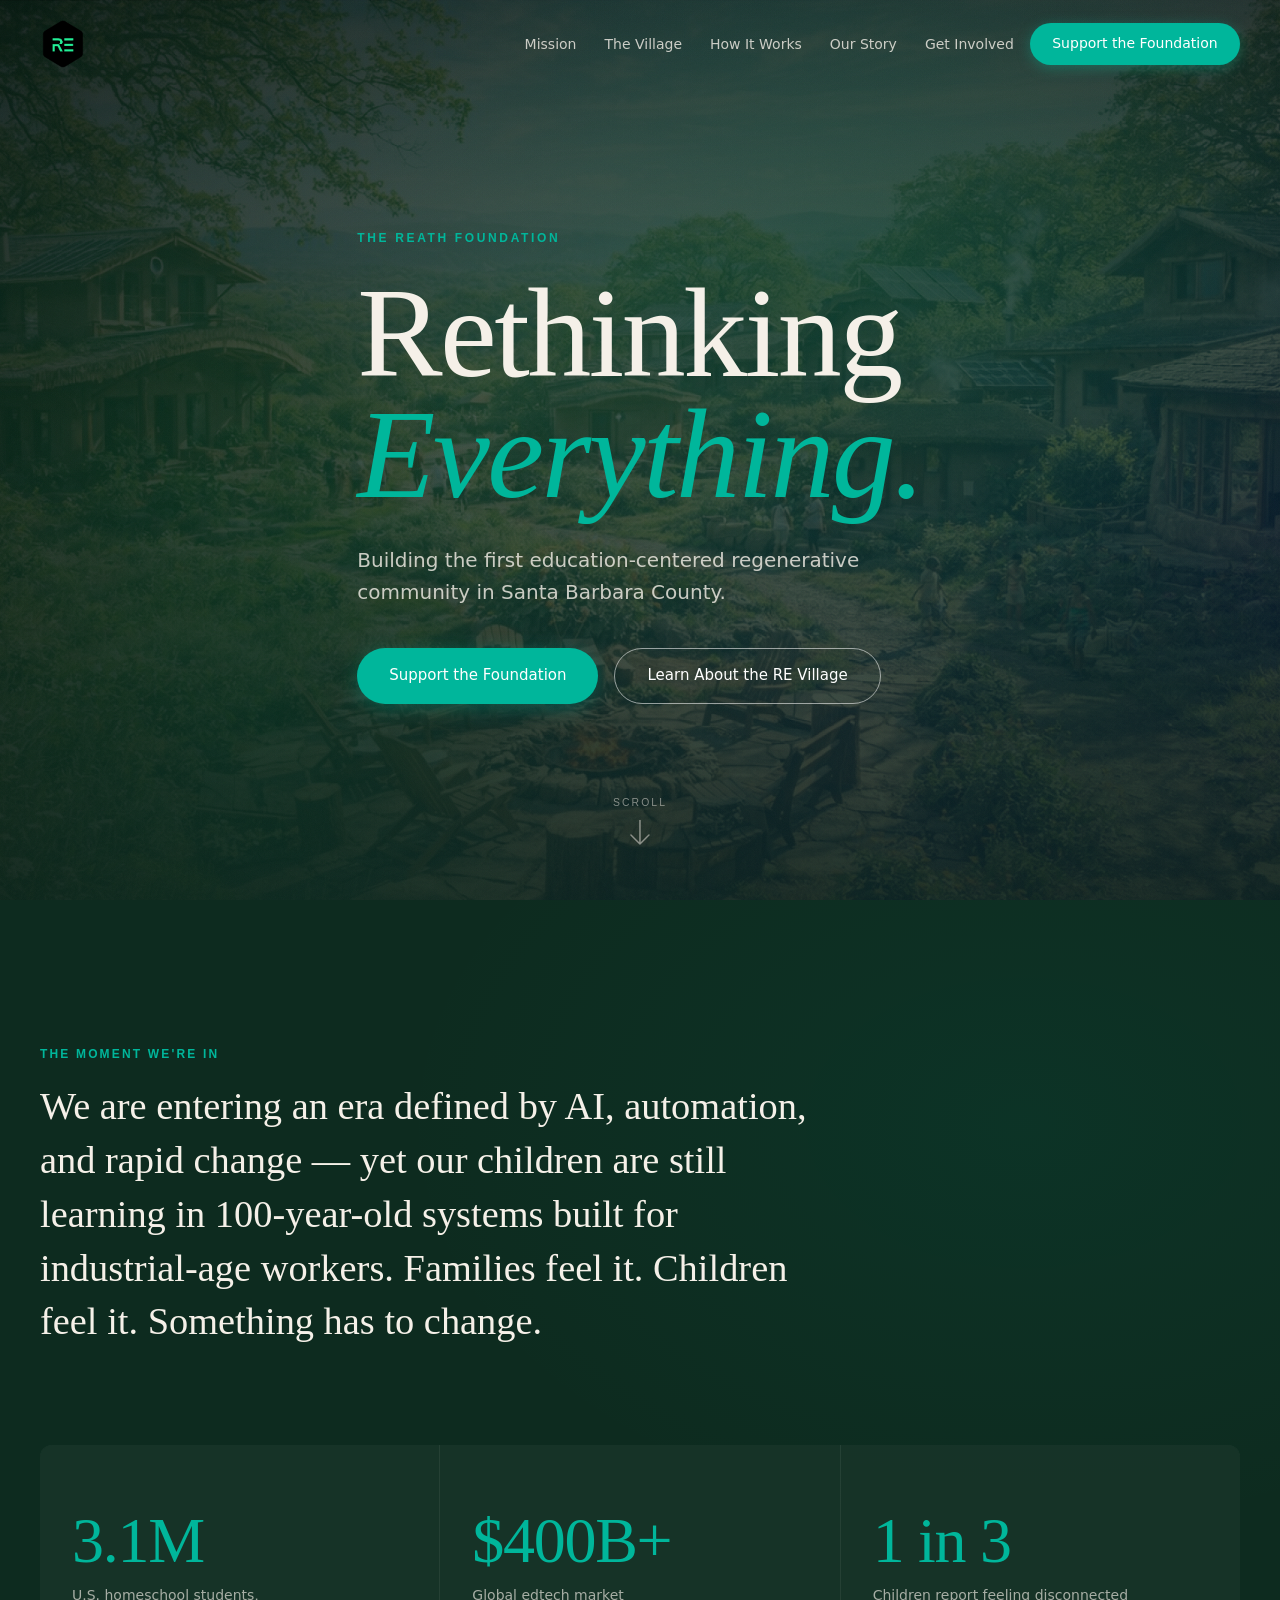
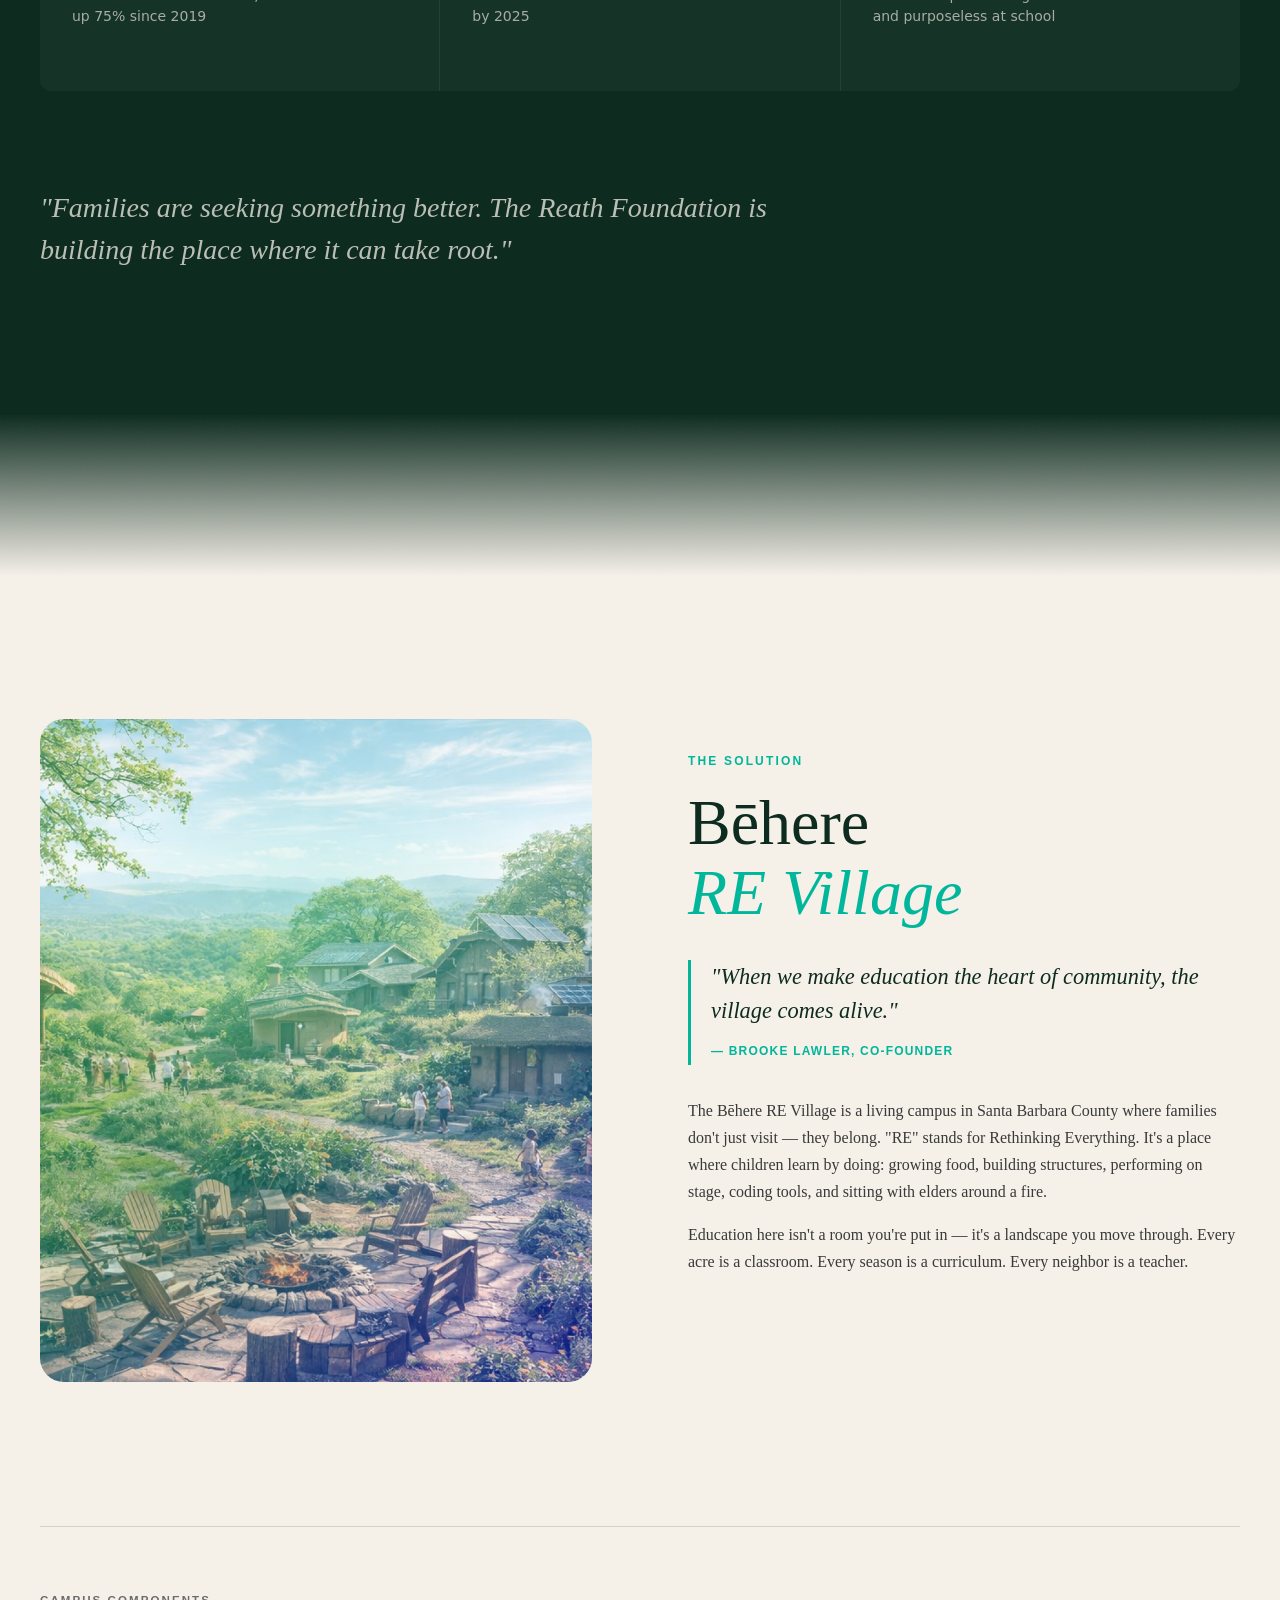
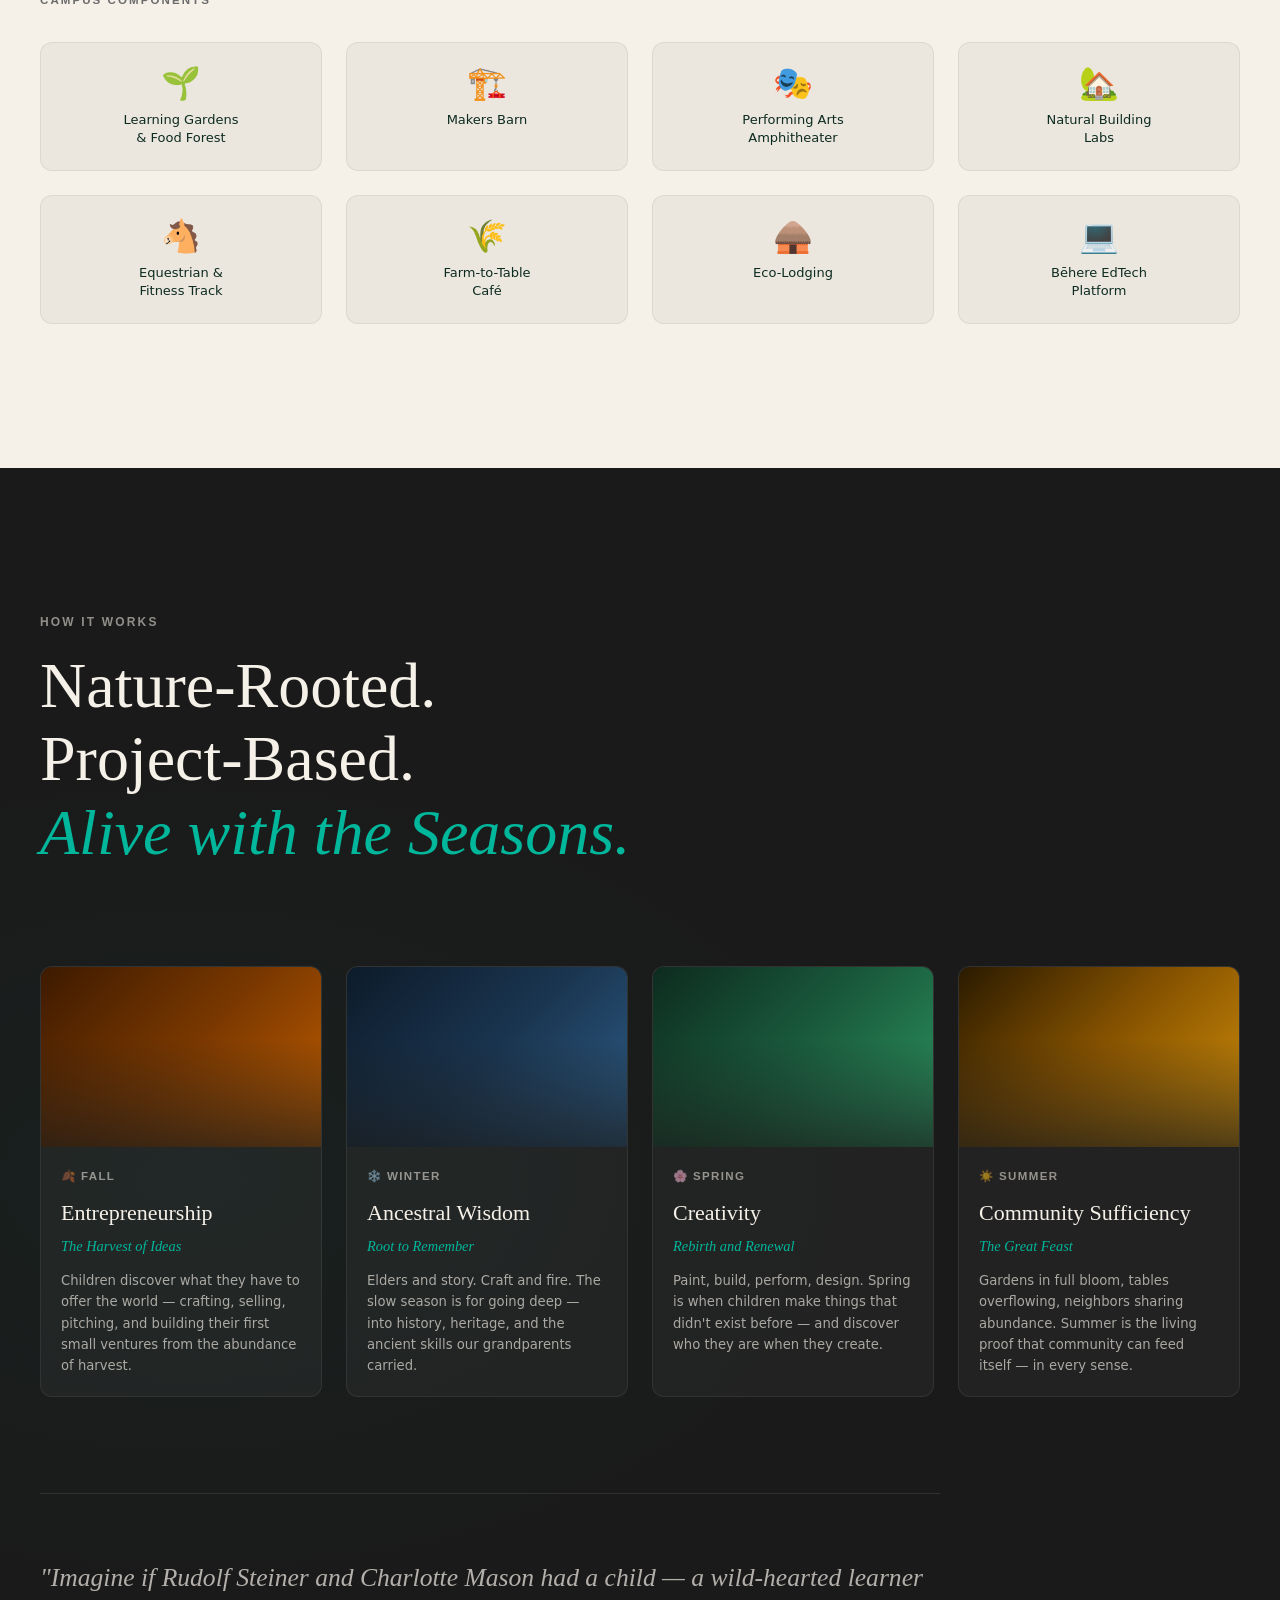
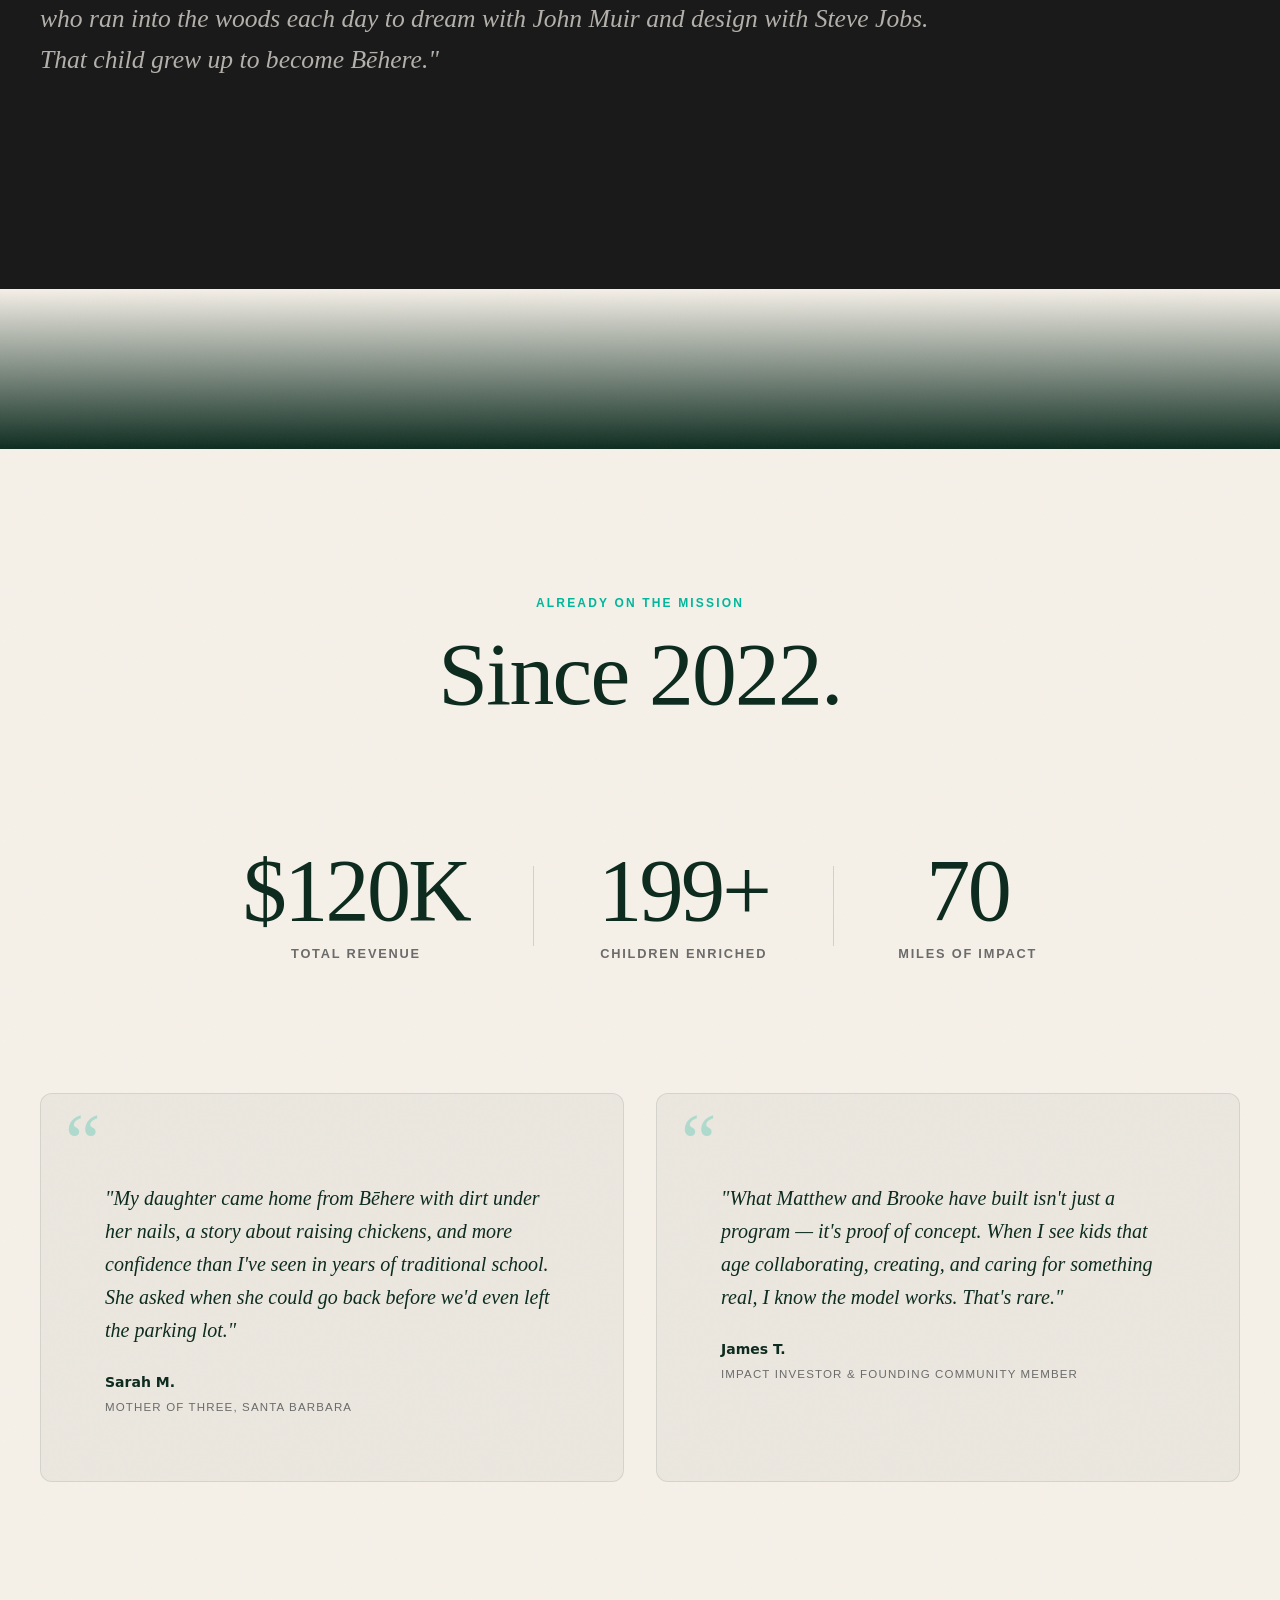
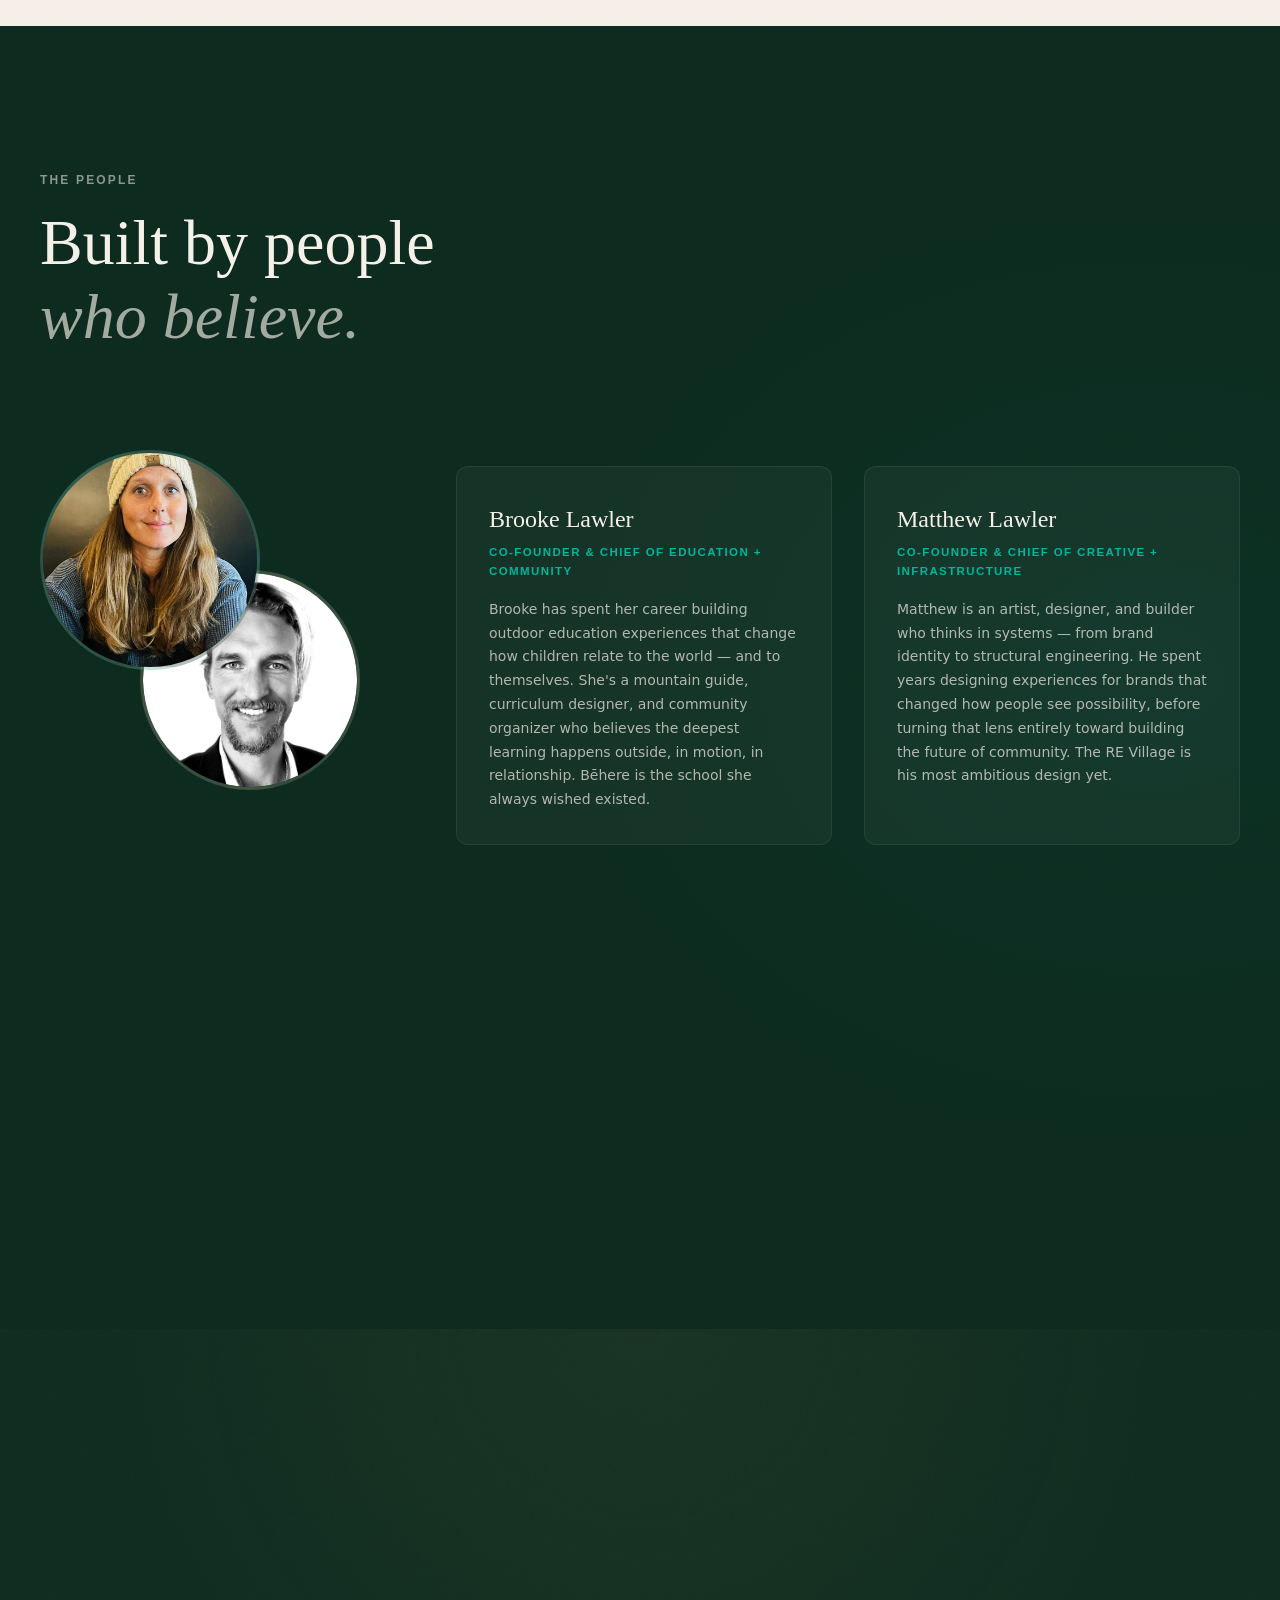
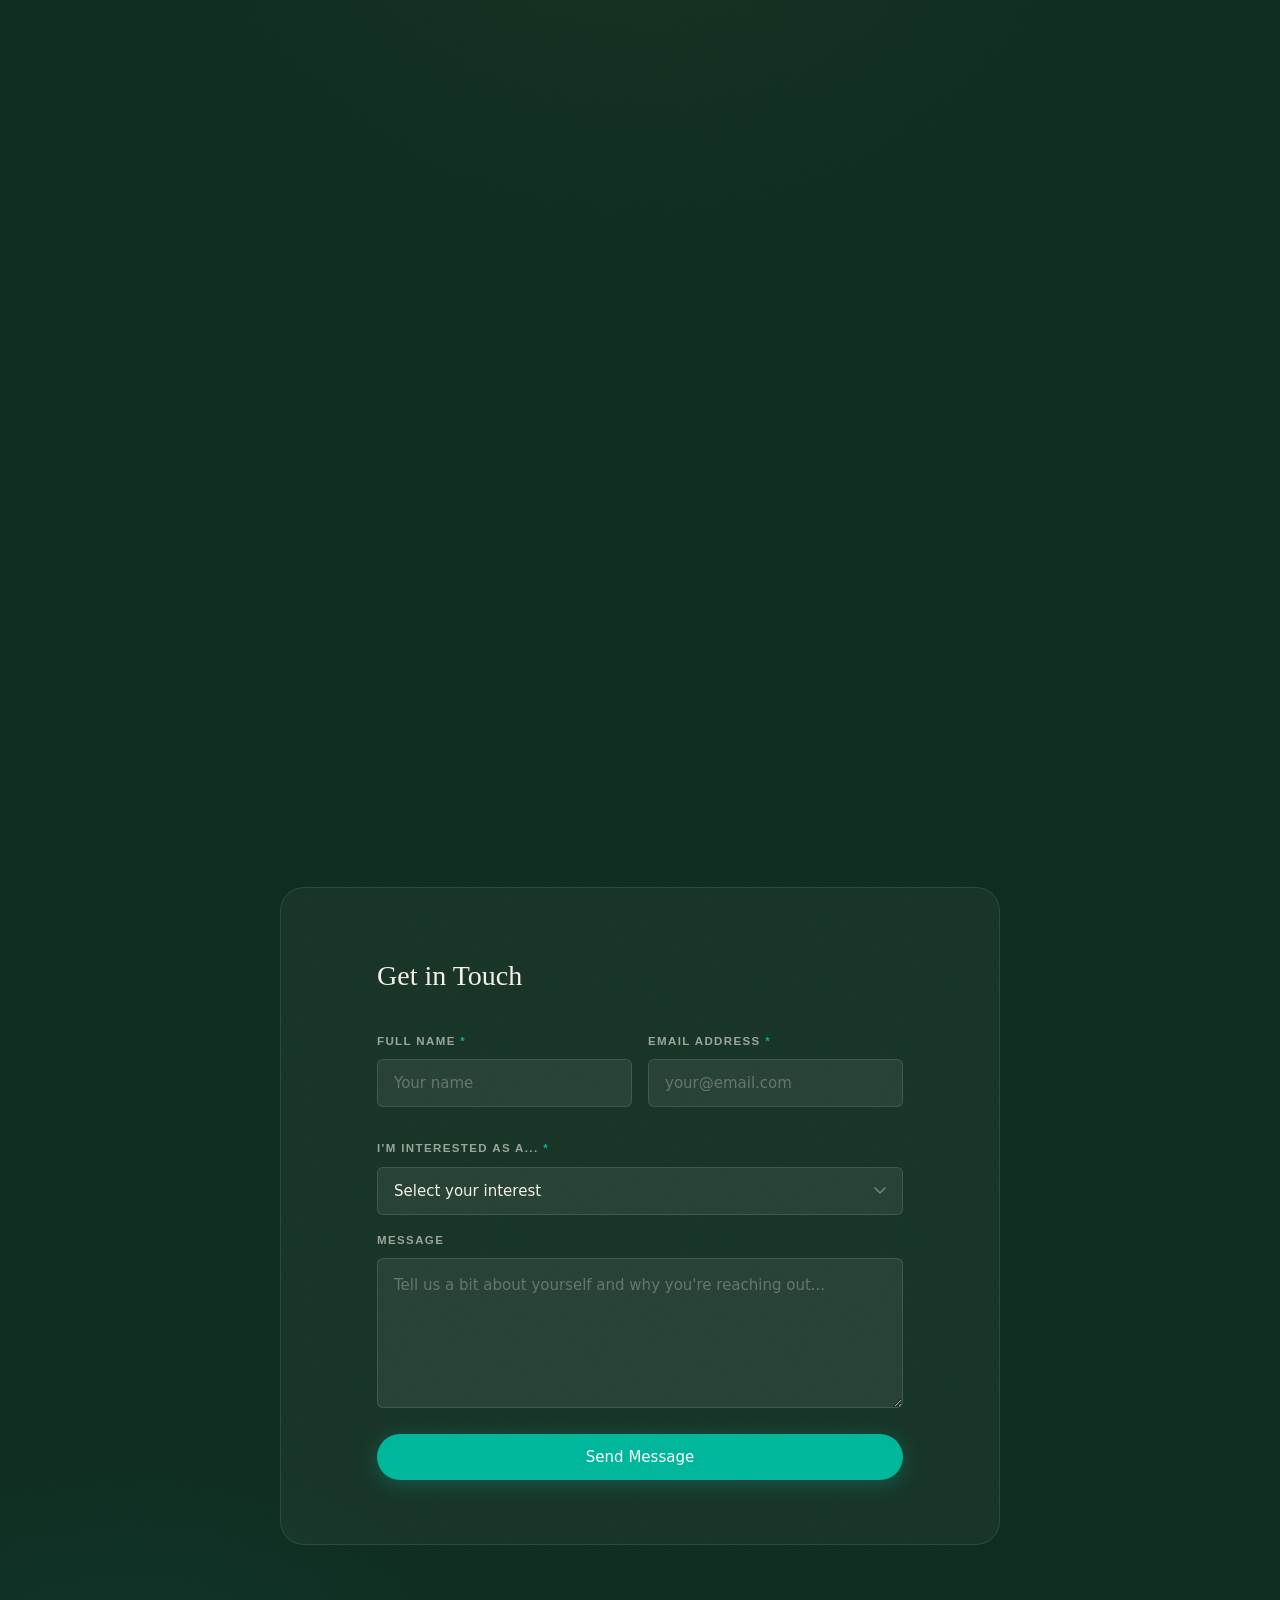
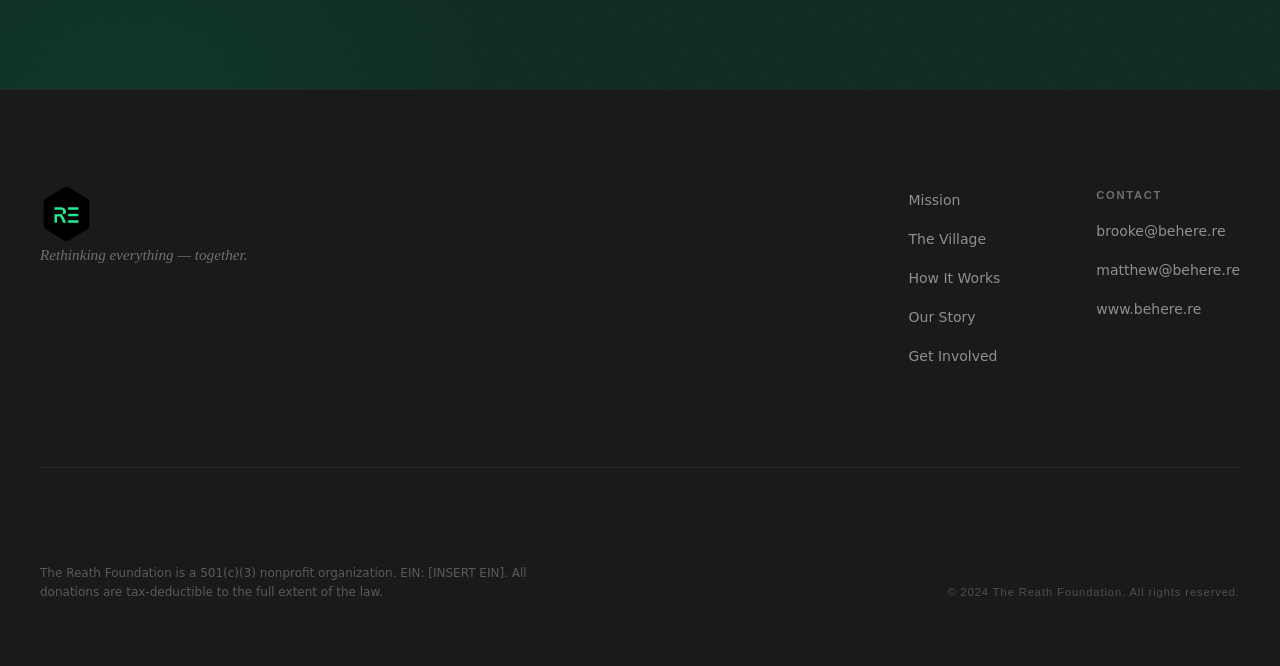
==== commit 6222edde: "Add Matthew Lawler founder photo - Renamed Matthew_bw.png to matthew-lawler.png - Updated index.html" ====
--- a/index.html
+++ b/index.html
@@ -306,7 +306,7 @@
               <img src="images/brooke-lawler.jpg" alt="Brooke Lawler, Co-Founder and Chief of Education &amp; Community" loading="lazy" width="360" height="360" />
             </div>
             <div class="founder-photo founder-photo--matthew">
-              <img src="images/matthew-lawler.jpg" alt="Matthew Lawler, Co-Founder and Chief of Creative &amp; Infrastructure" loading="lazy" width="360" height="360" />
+              <img src="images/matthew-lawler.png" alt="Matthew Lawler, Co-Founder and Chief of Creative &amp; Infrastructure" loading="lazy" width="360" height="360" />
             </div>
           </div>
 
--- a/css/styles.css
+++ b/css/styles.css
@@ -399,10 +399,9 @@
     radial-gradient(ellipse at 60% 50%, rgba(0,0,0,0) 30%, rgba(0,0,0,0.6) 100%),
     /* Main gradient – forest to dark */
     linear-gradient(160deg, rgba(0,30,20,0.72) 0%, rgba(0,0,0,0.55) 100%),
-    /* Fallback nature color */
-    linear-gradient(to bottom right, #0a3320, #1a4a30);
-
-  /* In production, replace with: background-image: url('images/hero.jpg'); background-size: cover; background-position: center; */
+    url('../images/hero.jpg');
+  background-size: cover;
+  background-position: center;
 }
 
 /* Decorative foliage blobs for no-image fallback */
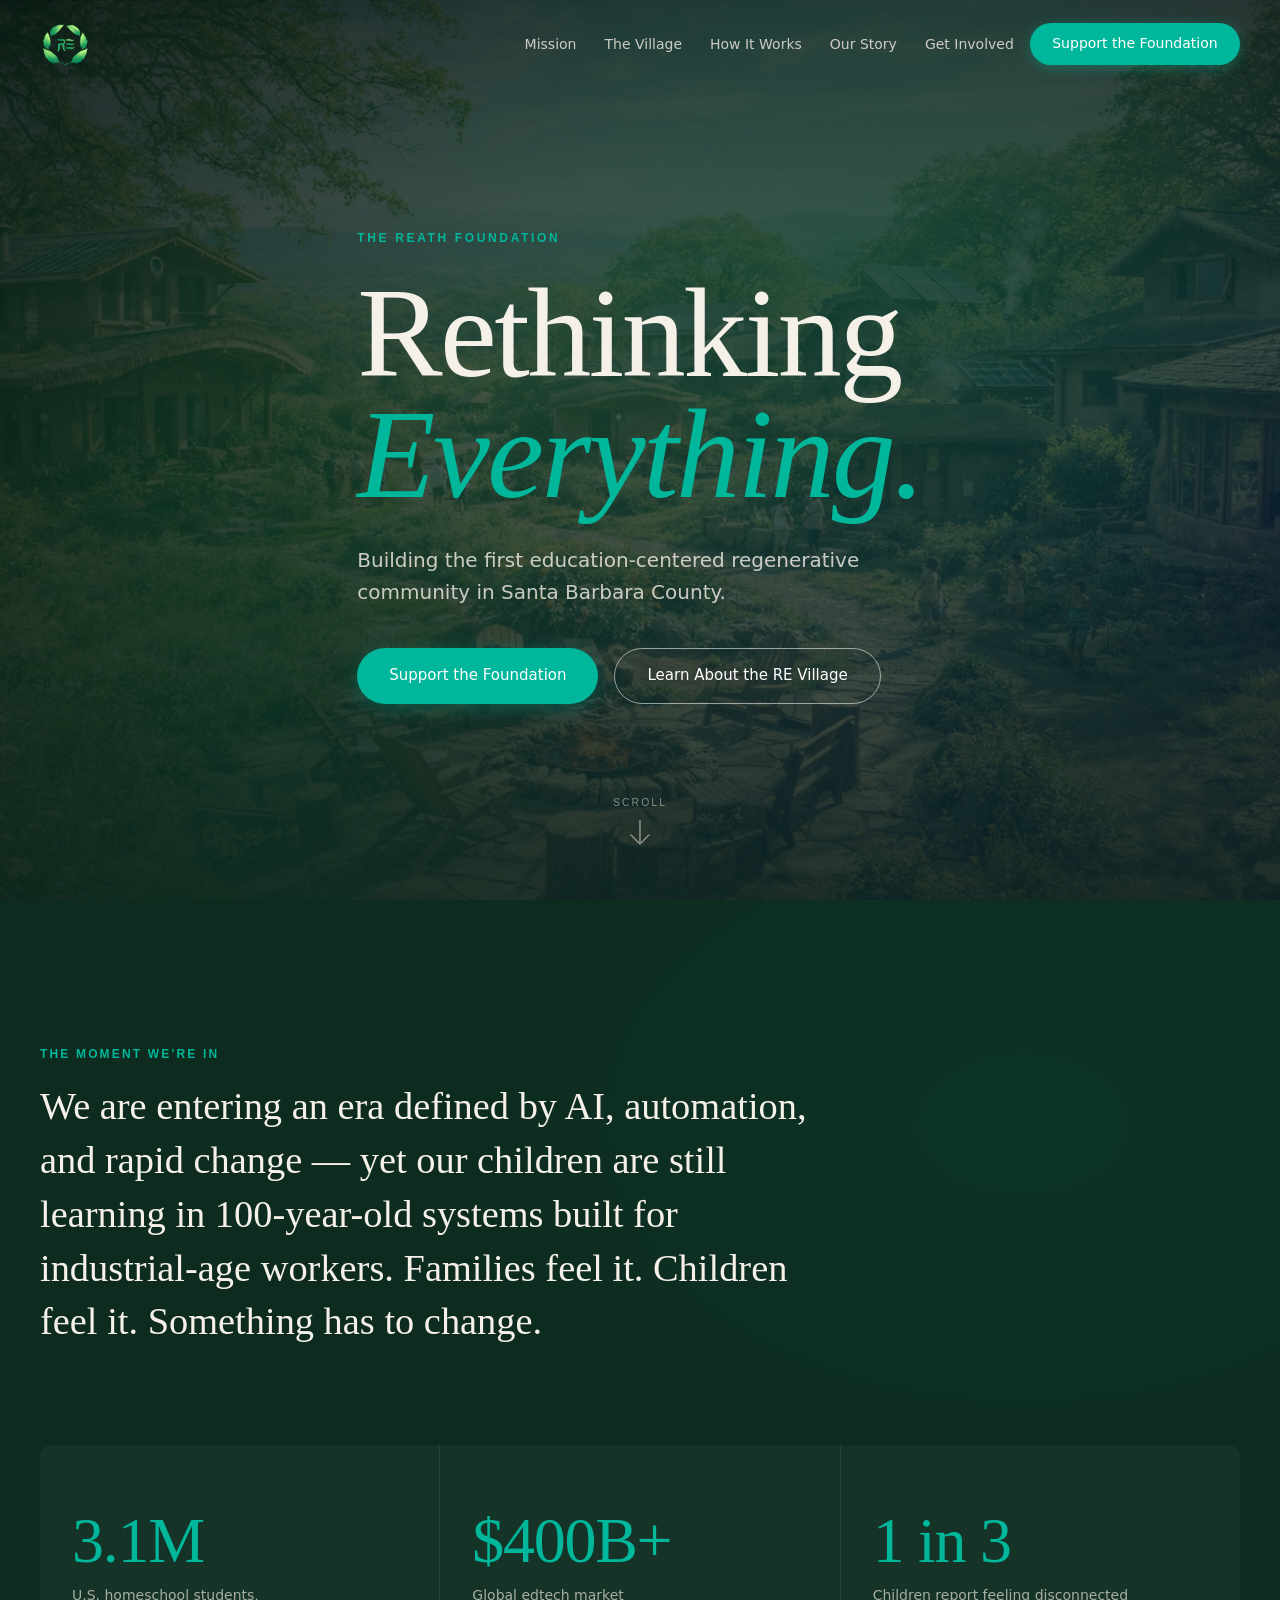
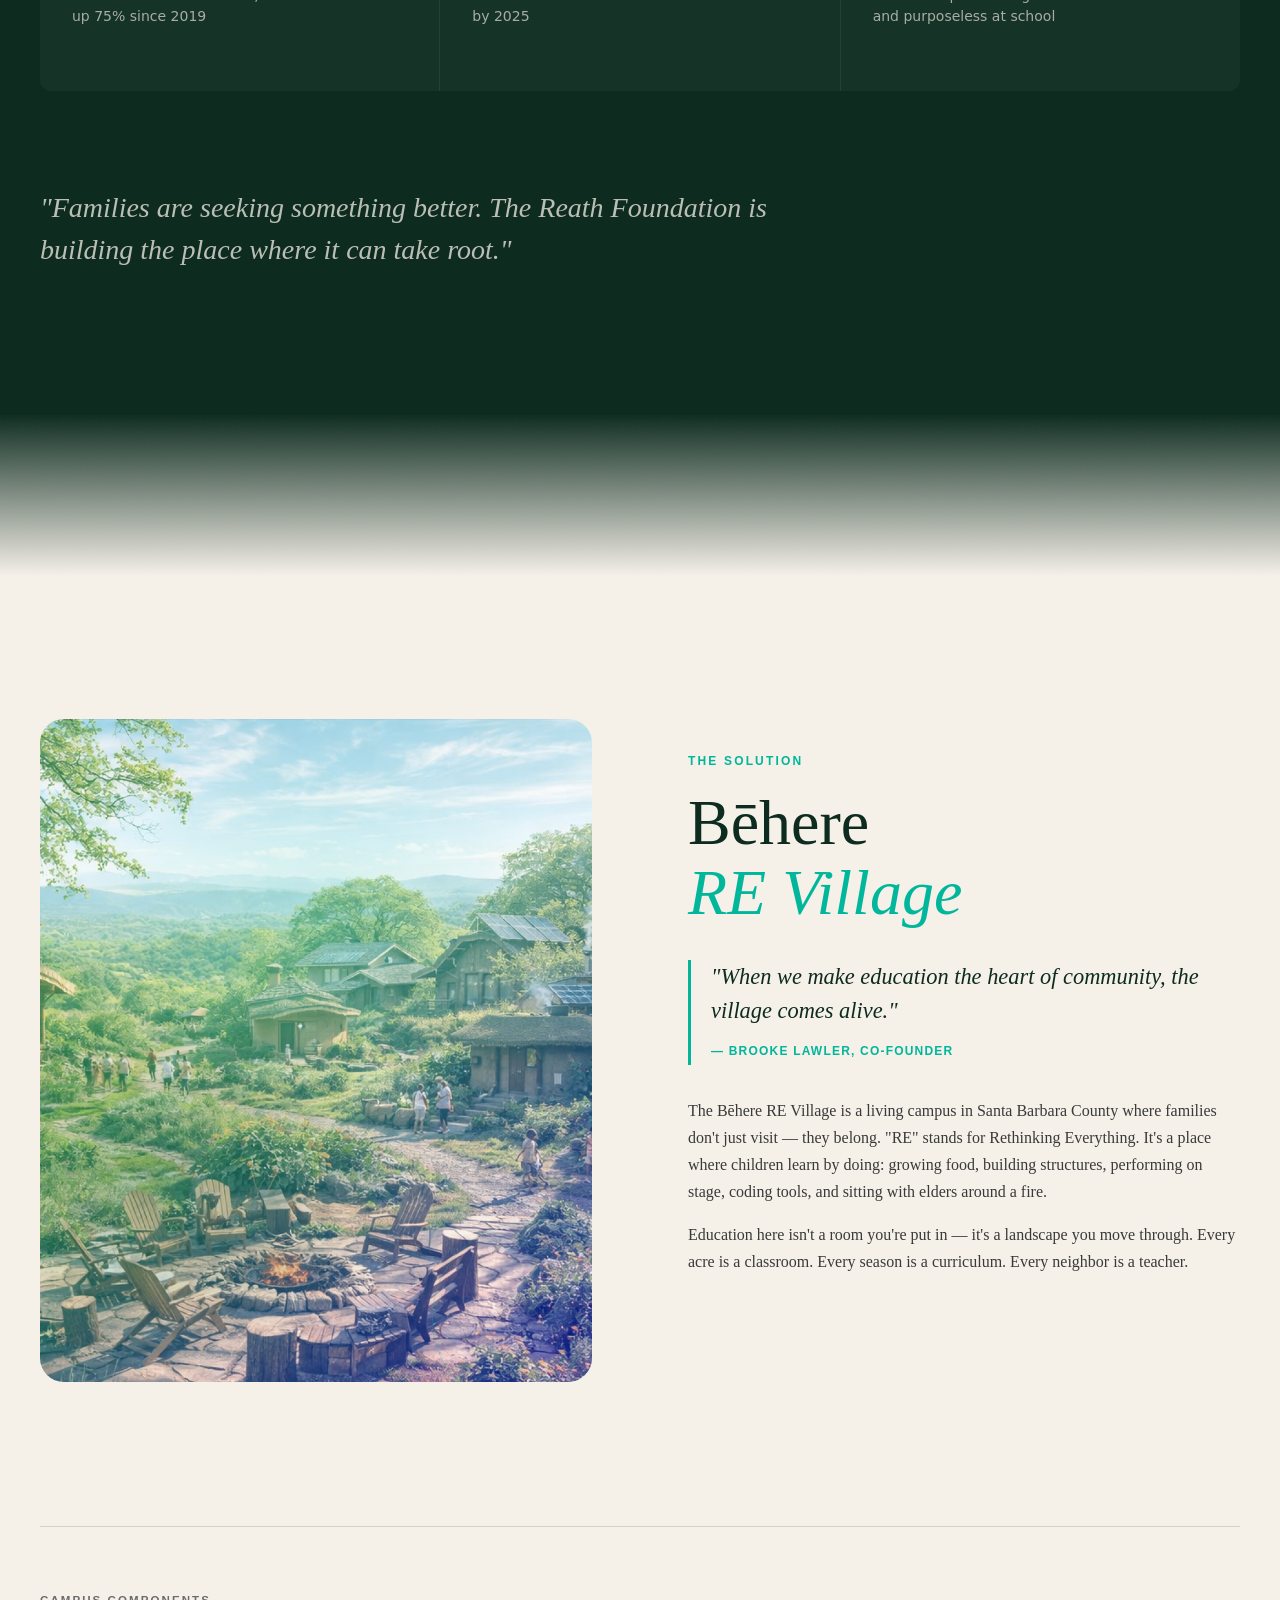
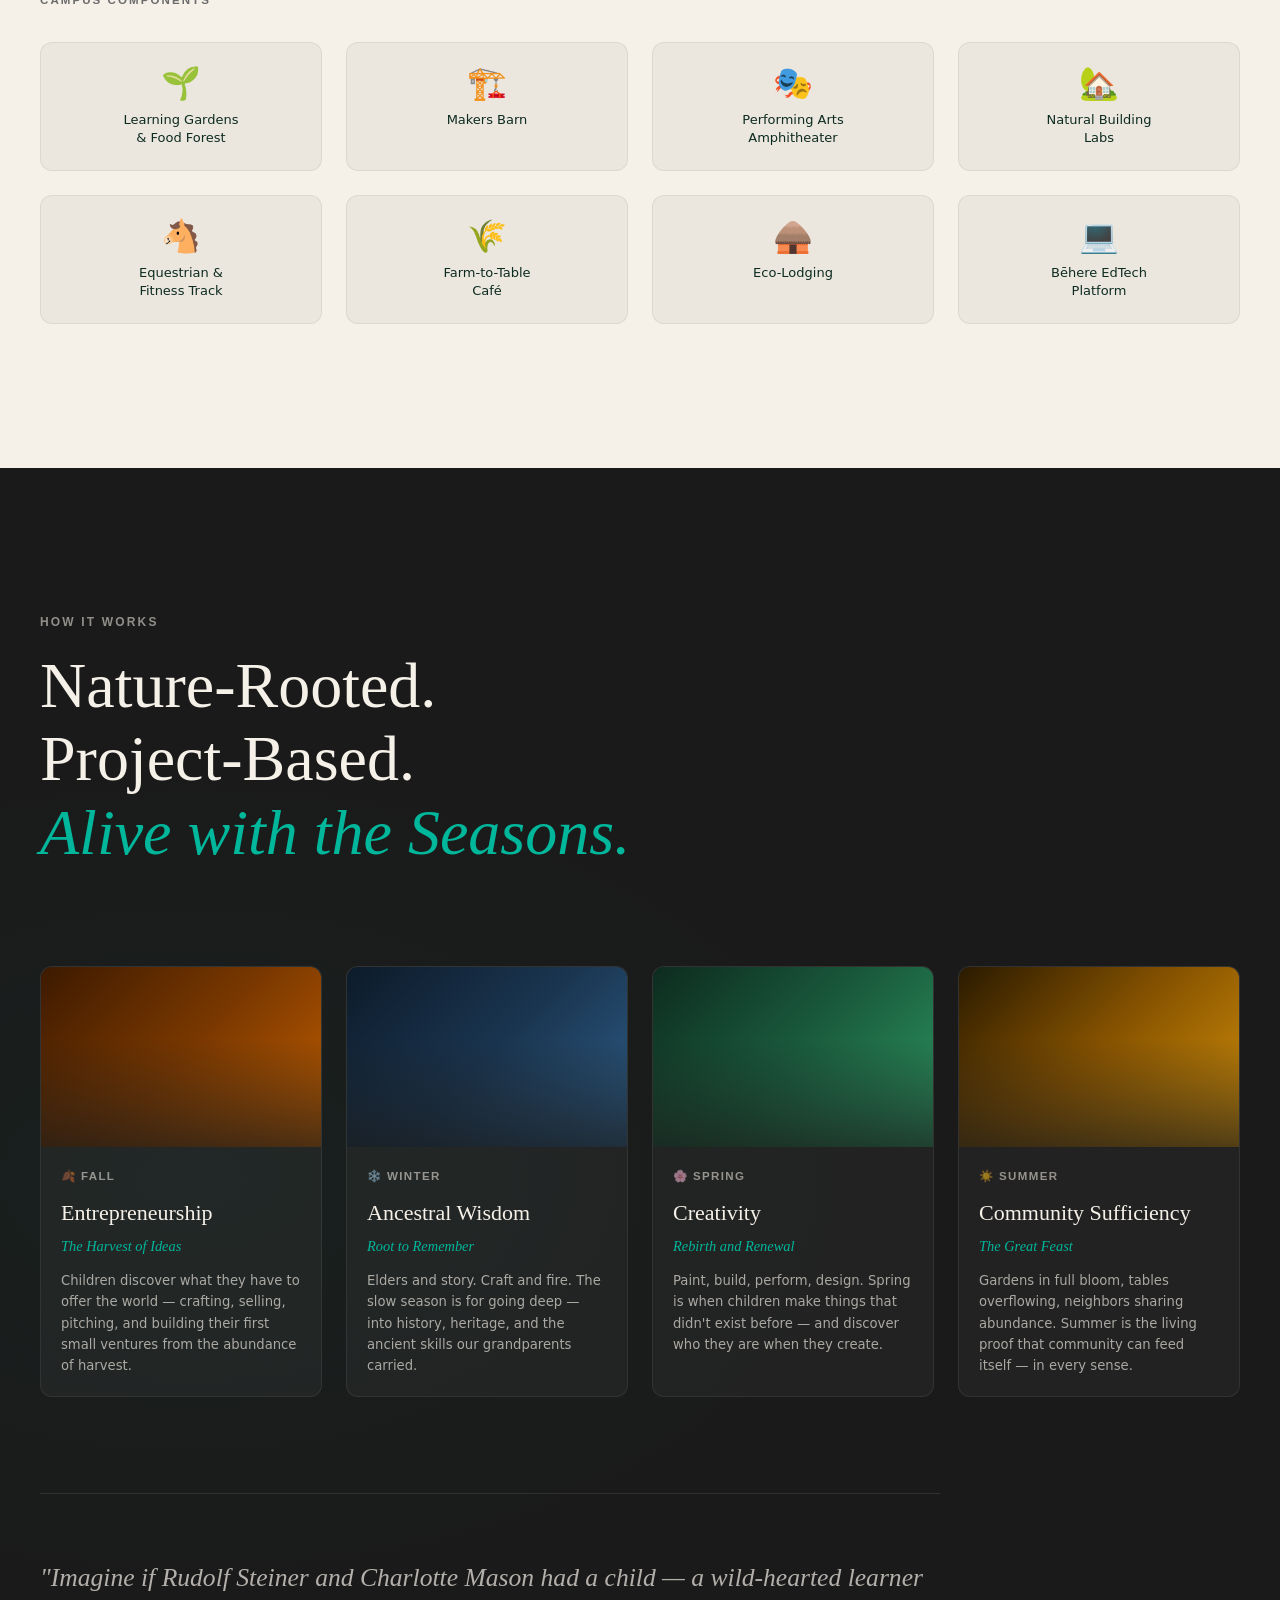
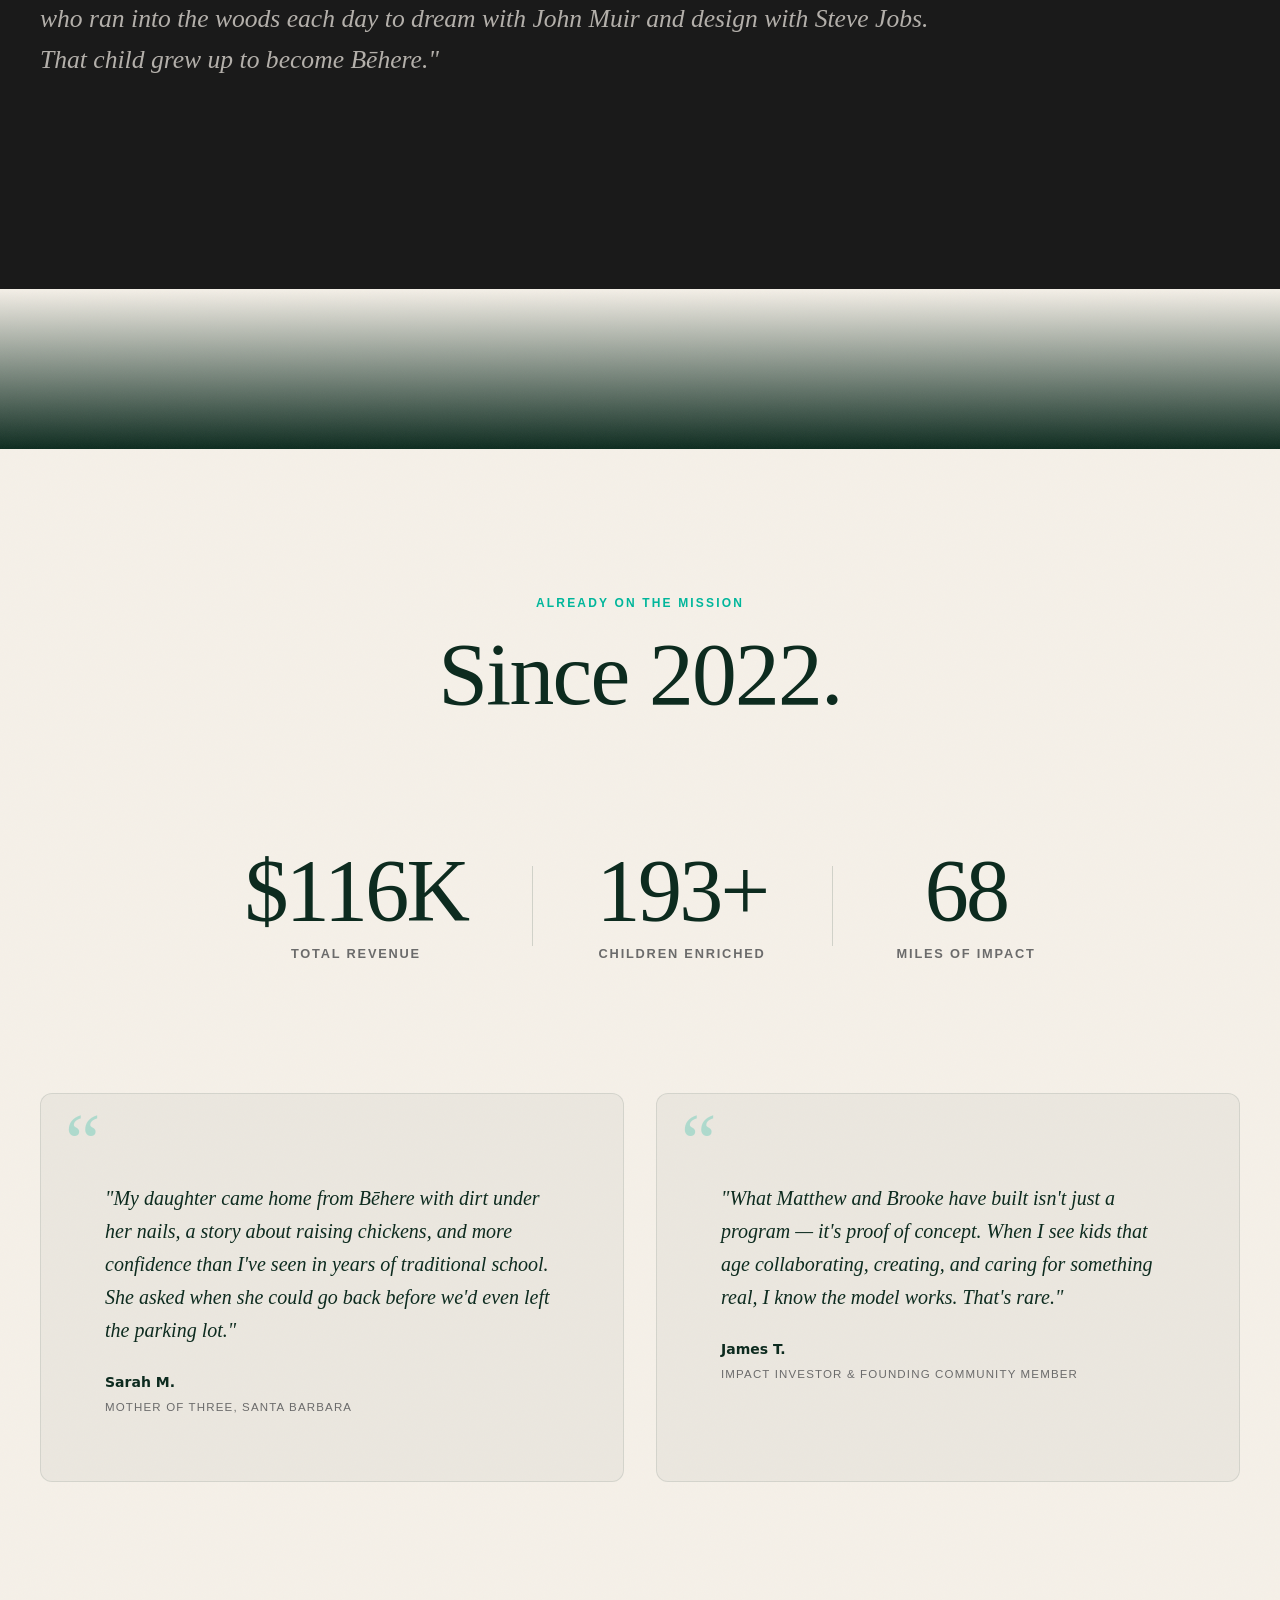
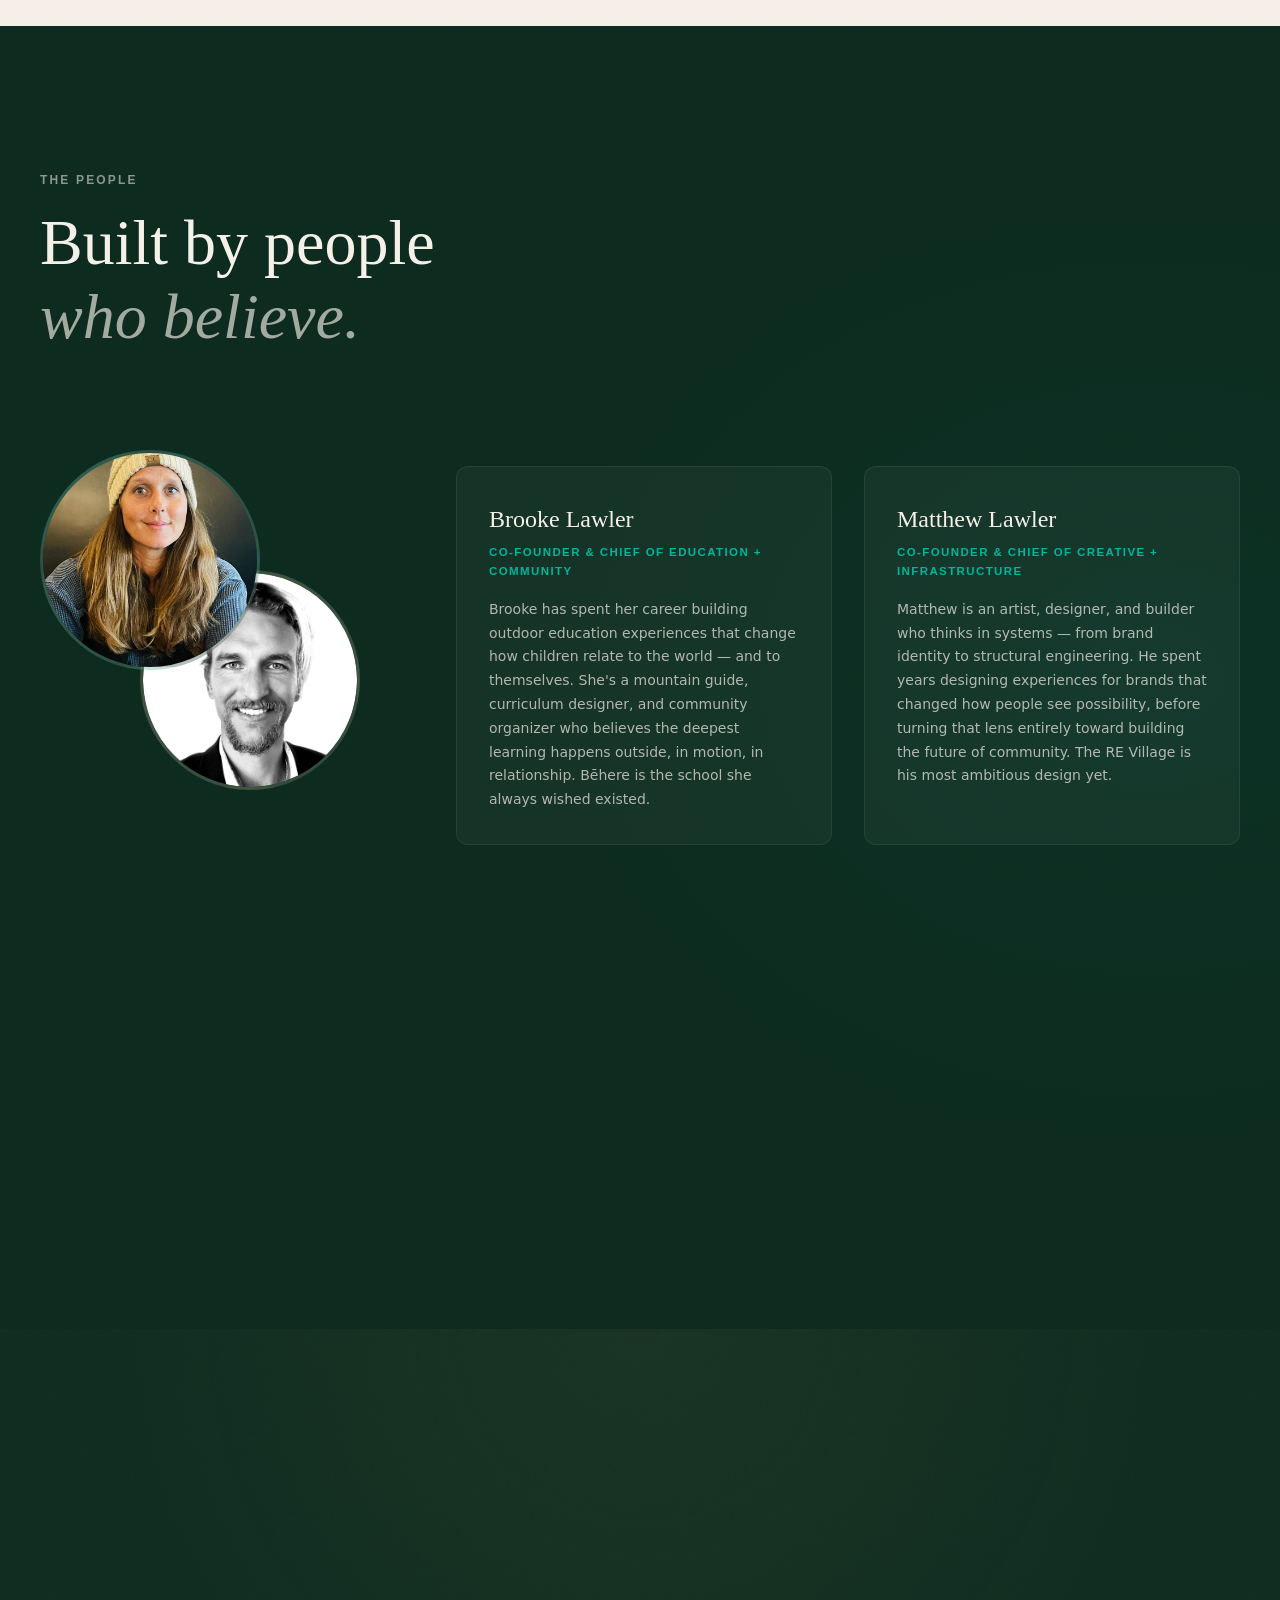
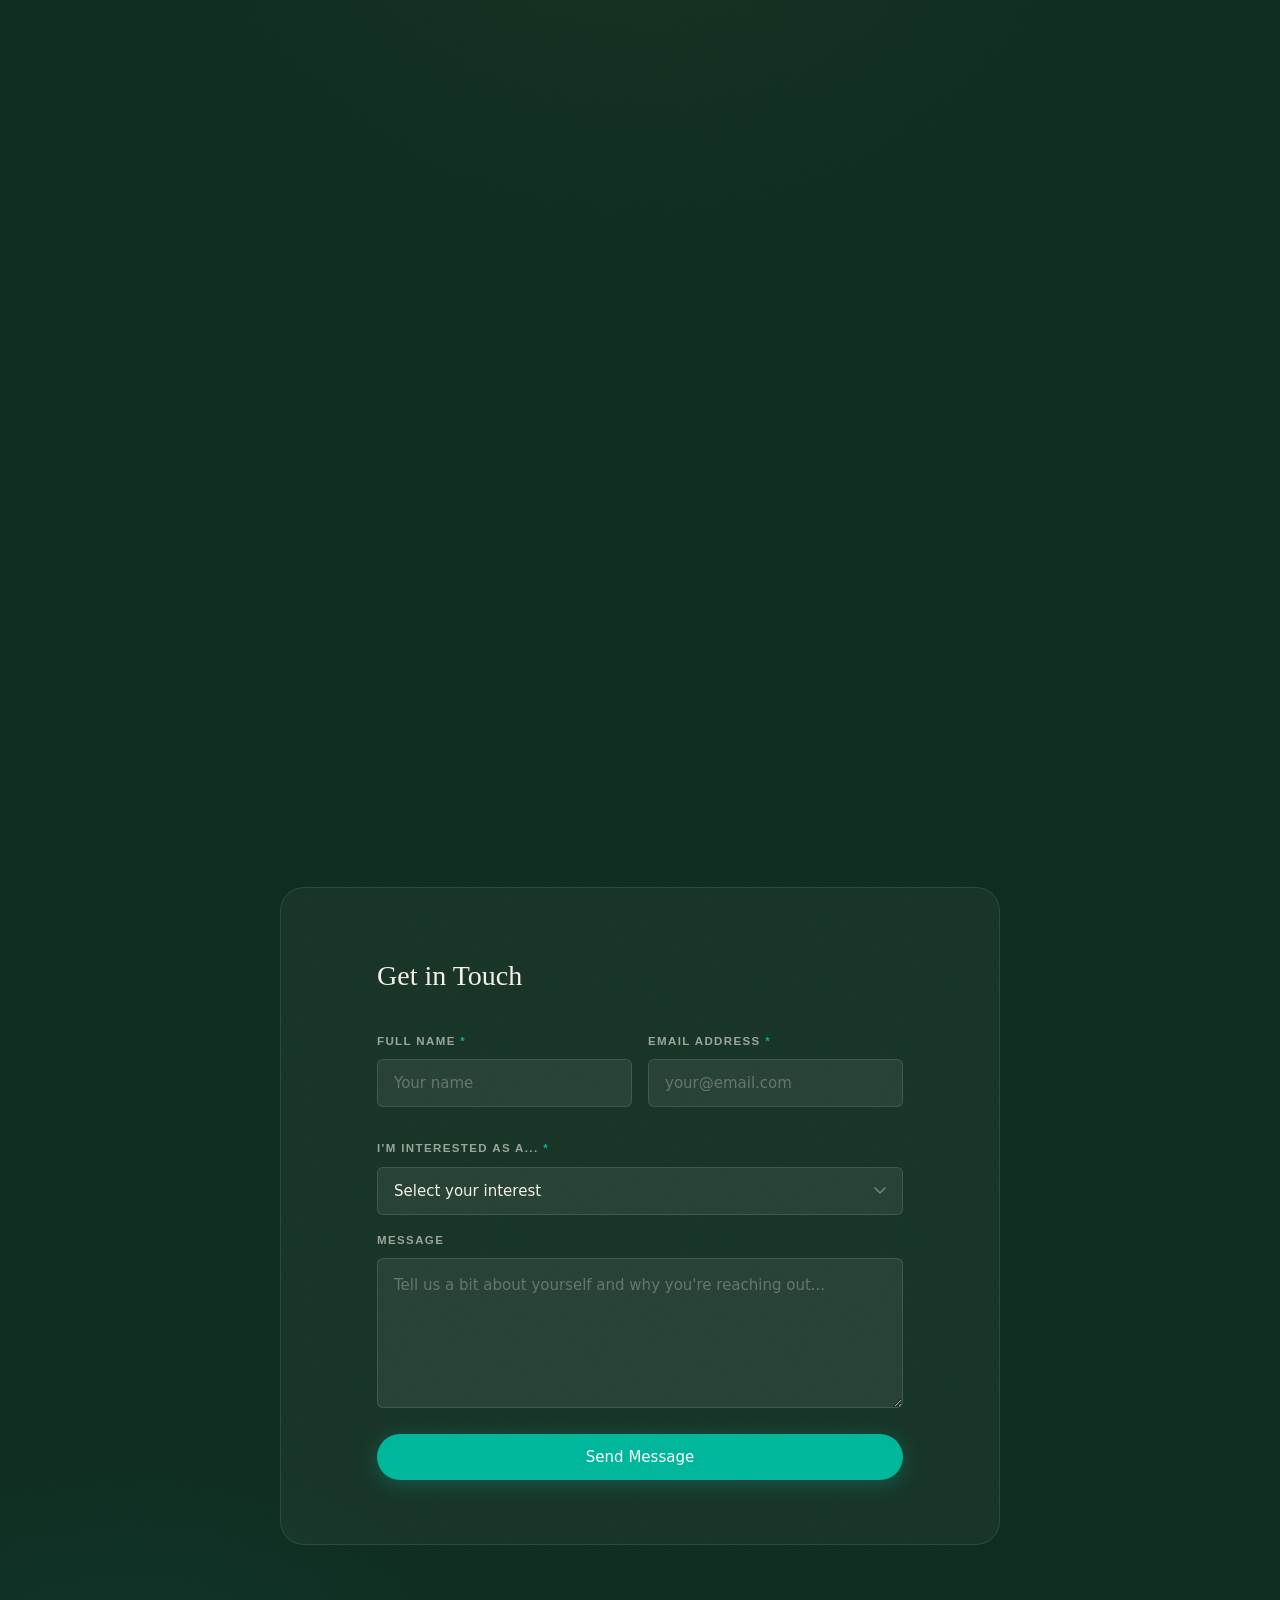
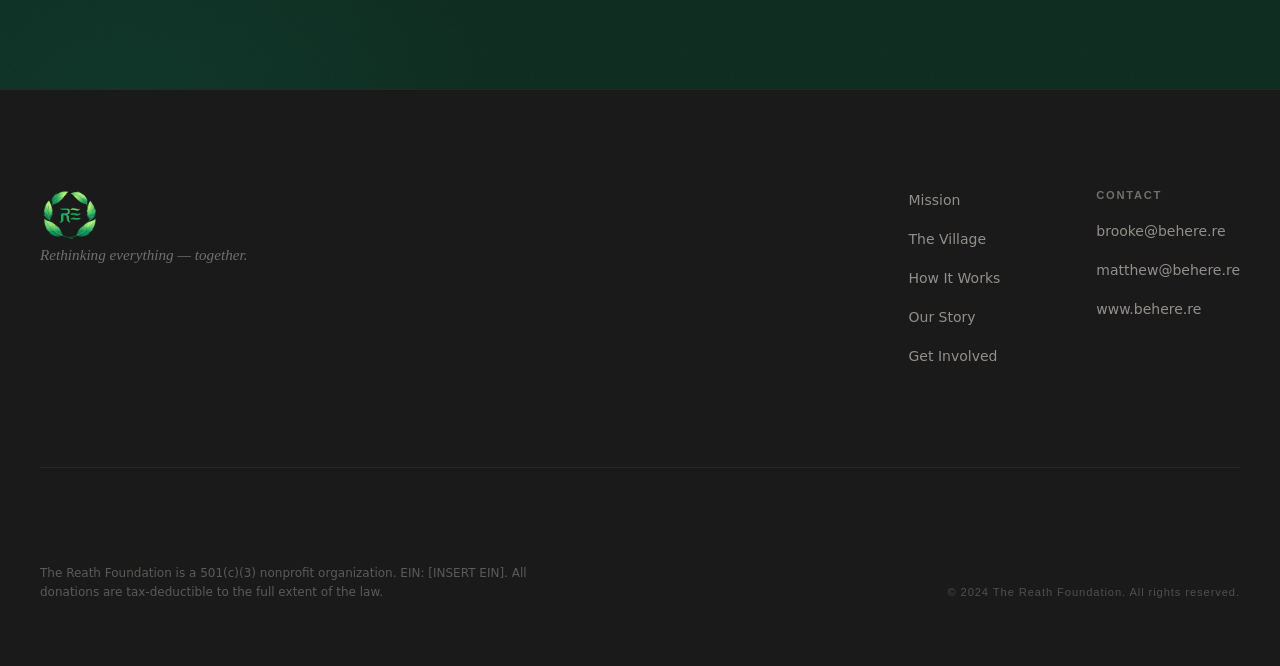
==== commit 5cdbd7eb: "Use RE_ICON.png for header and footer logos https://claude.ai/code/session_012sajRAJrkct4WASoAcGQ75" ====
--- a/index.html
+++ b/index.html
@@ -26,7 +26,7 @@
   <header class="site-header" id="site-header">
     <nav class="nav-inner" aria-label="Main navigation">
       <a href="#hero" class="nav-logo" aria-label="The Reath Foundation home">
-        <img src="images/re-logo.png" alt="Bēhere — The Reath Foundation" class="logo-img" />
+        <img src="images/RE_ICON.png" alt="Bēhere — The Reath Foundation" class="logo-img" />
       </a>
 
       <button class="nav-toggle" id="nav-toggle" aria-expanded="false" aria-controls="nav-menu" aria-label="Toggle navigation">
@@ -447,7 +447,7 @@
       <div class="footer-top">
         <div class="footer-brand">
           <a href="#hero" class="footer-logo" aria-label="Return to top">
-            <img src="images/re-logo.png" alt="Bēhere — The Reath Foundation" class="logo-img logo-img--footer" />
+            <img src="images/RE_ICON.png" alt="Bēhere — The Reath Foundation" class="logo-img logo-img--footer" />
           </a>
           <p class="footer-tagline">Rethinking everything — together.</p>
         </div>
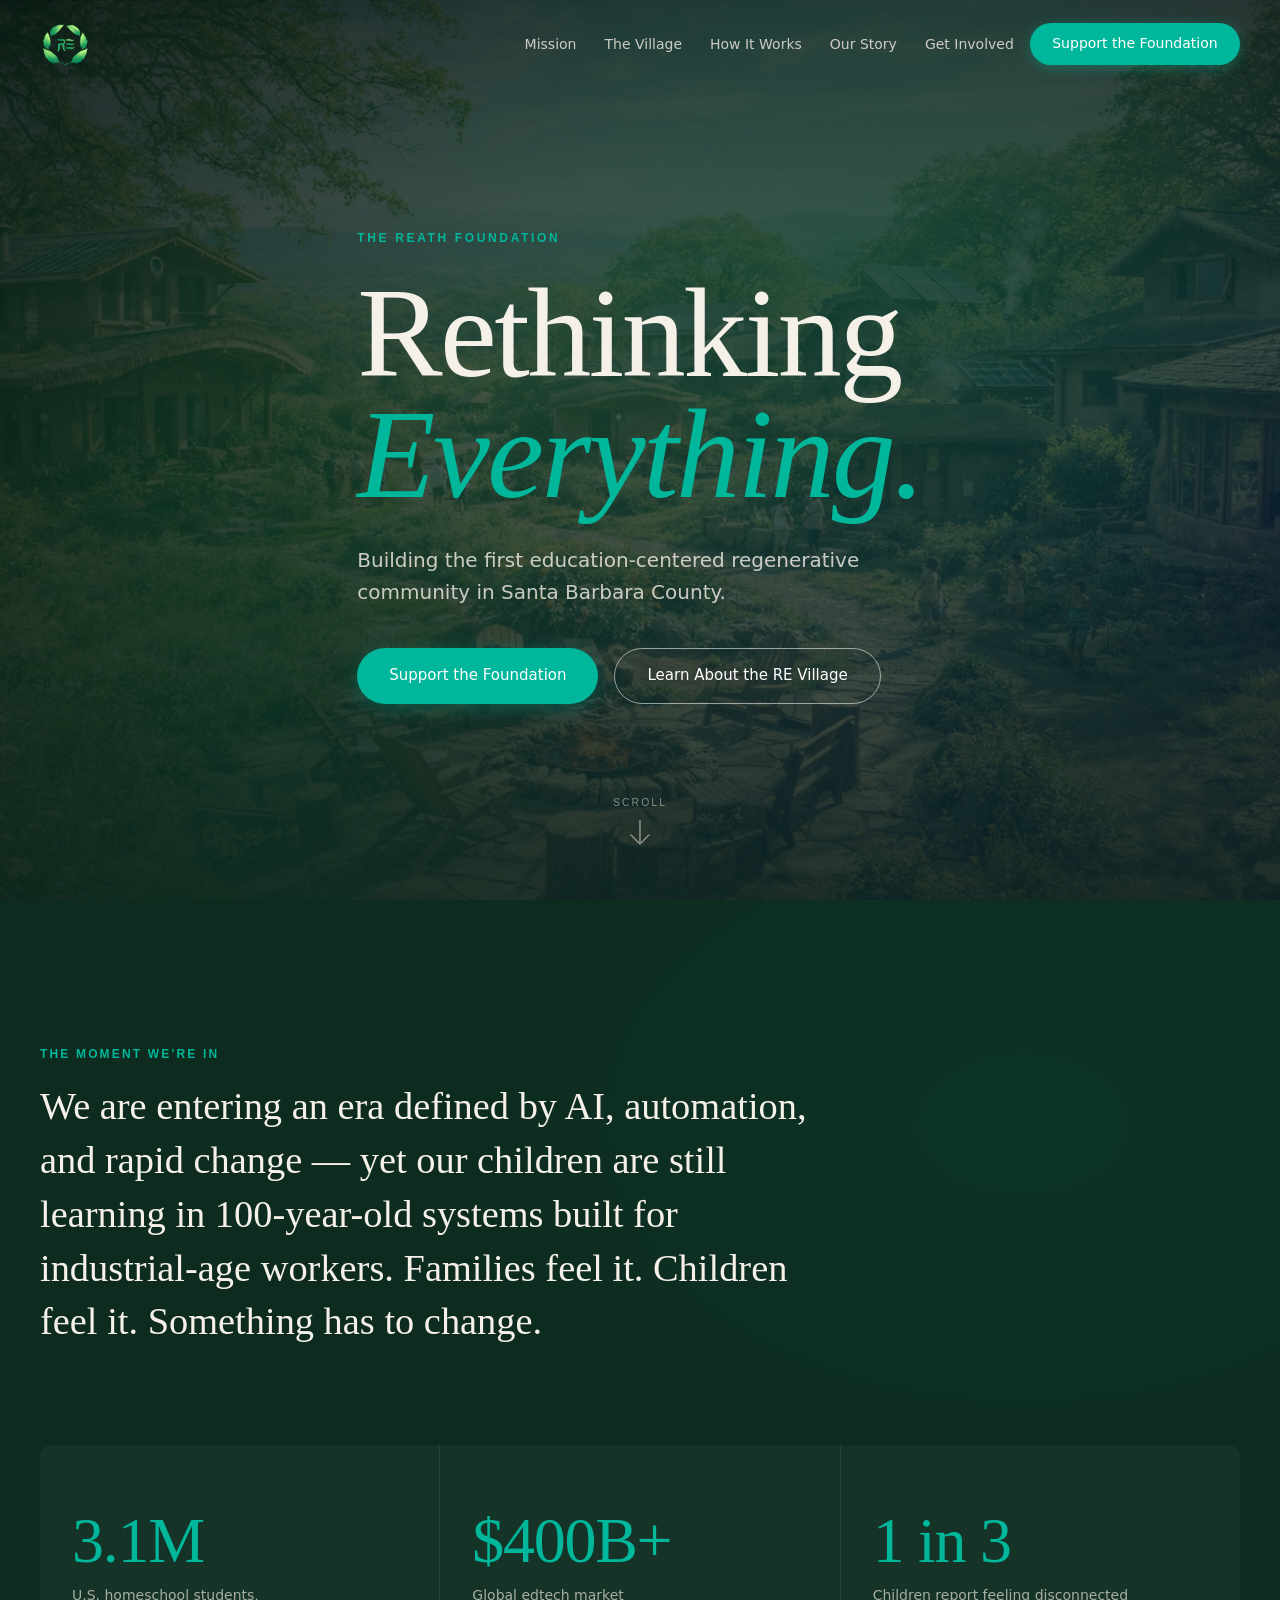
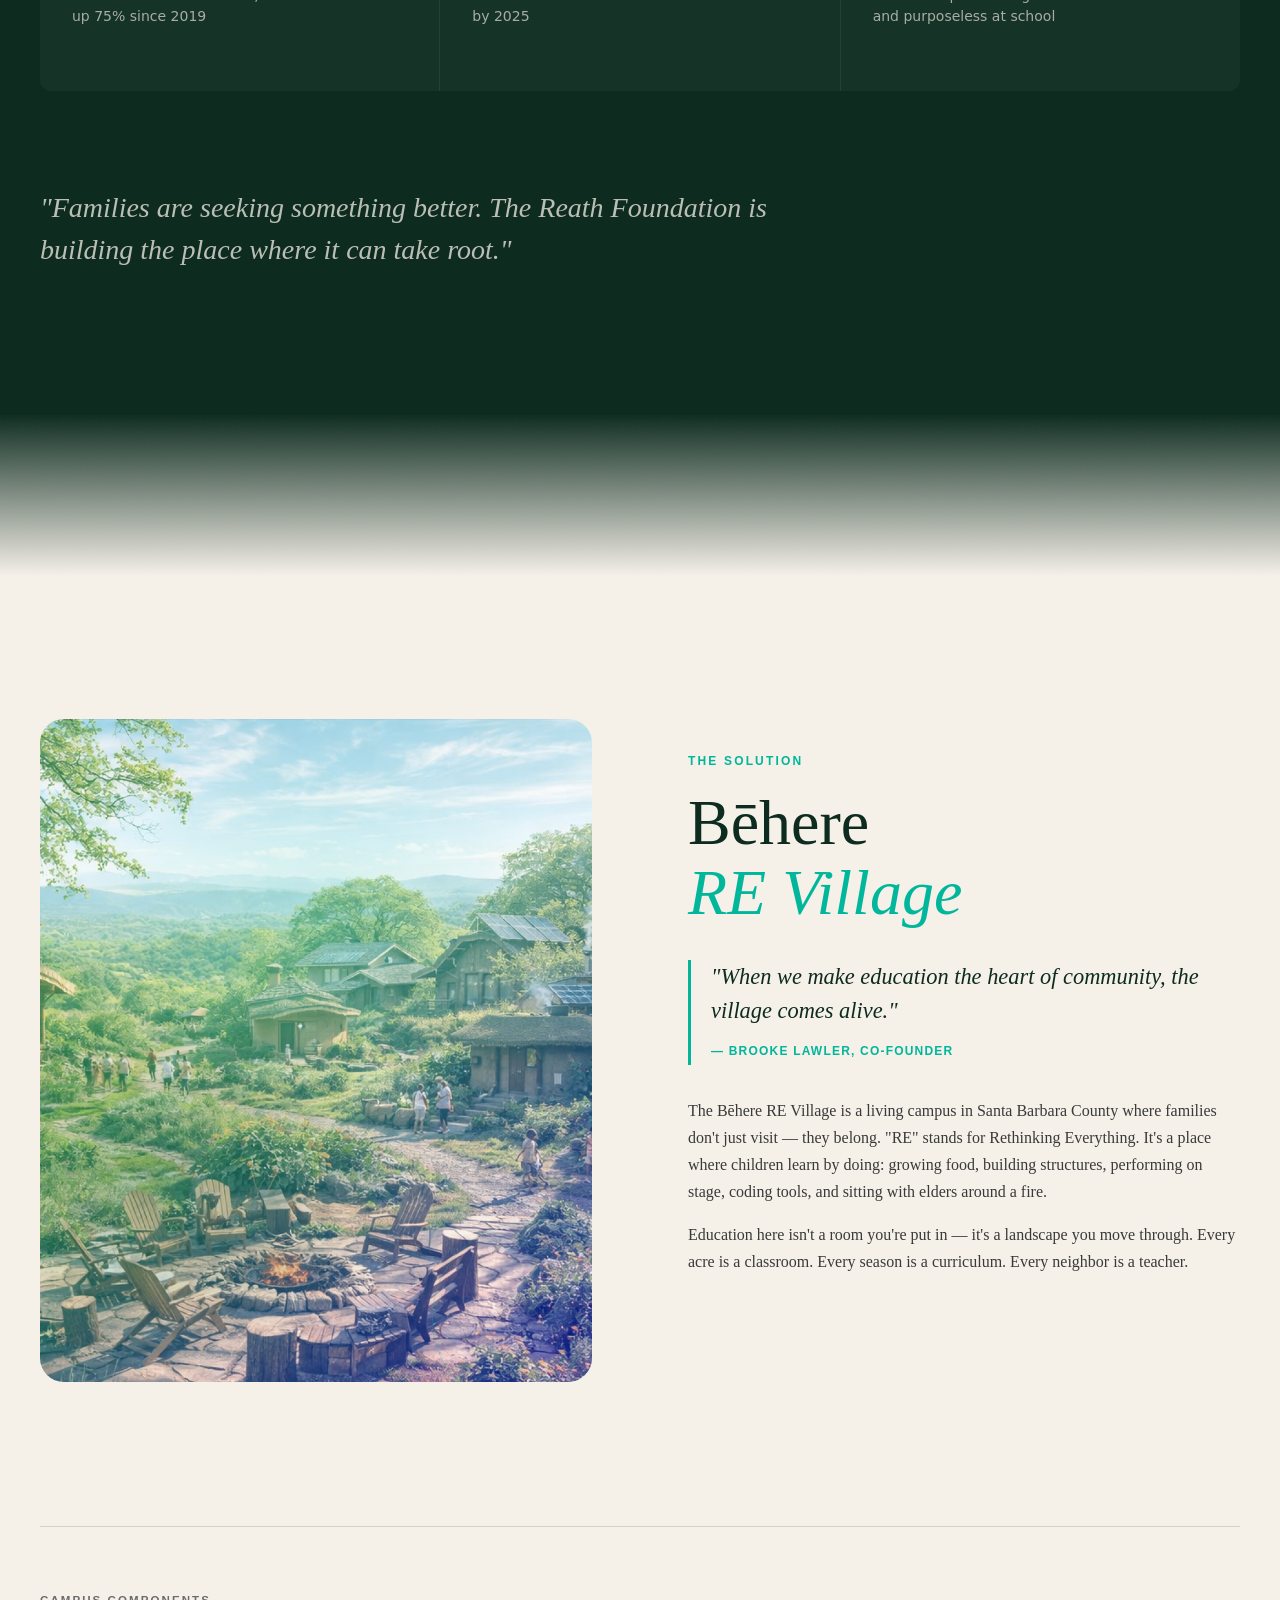
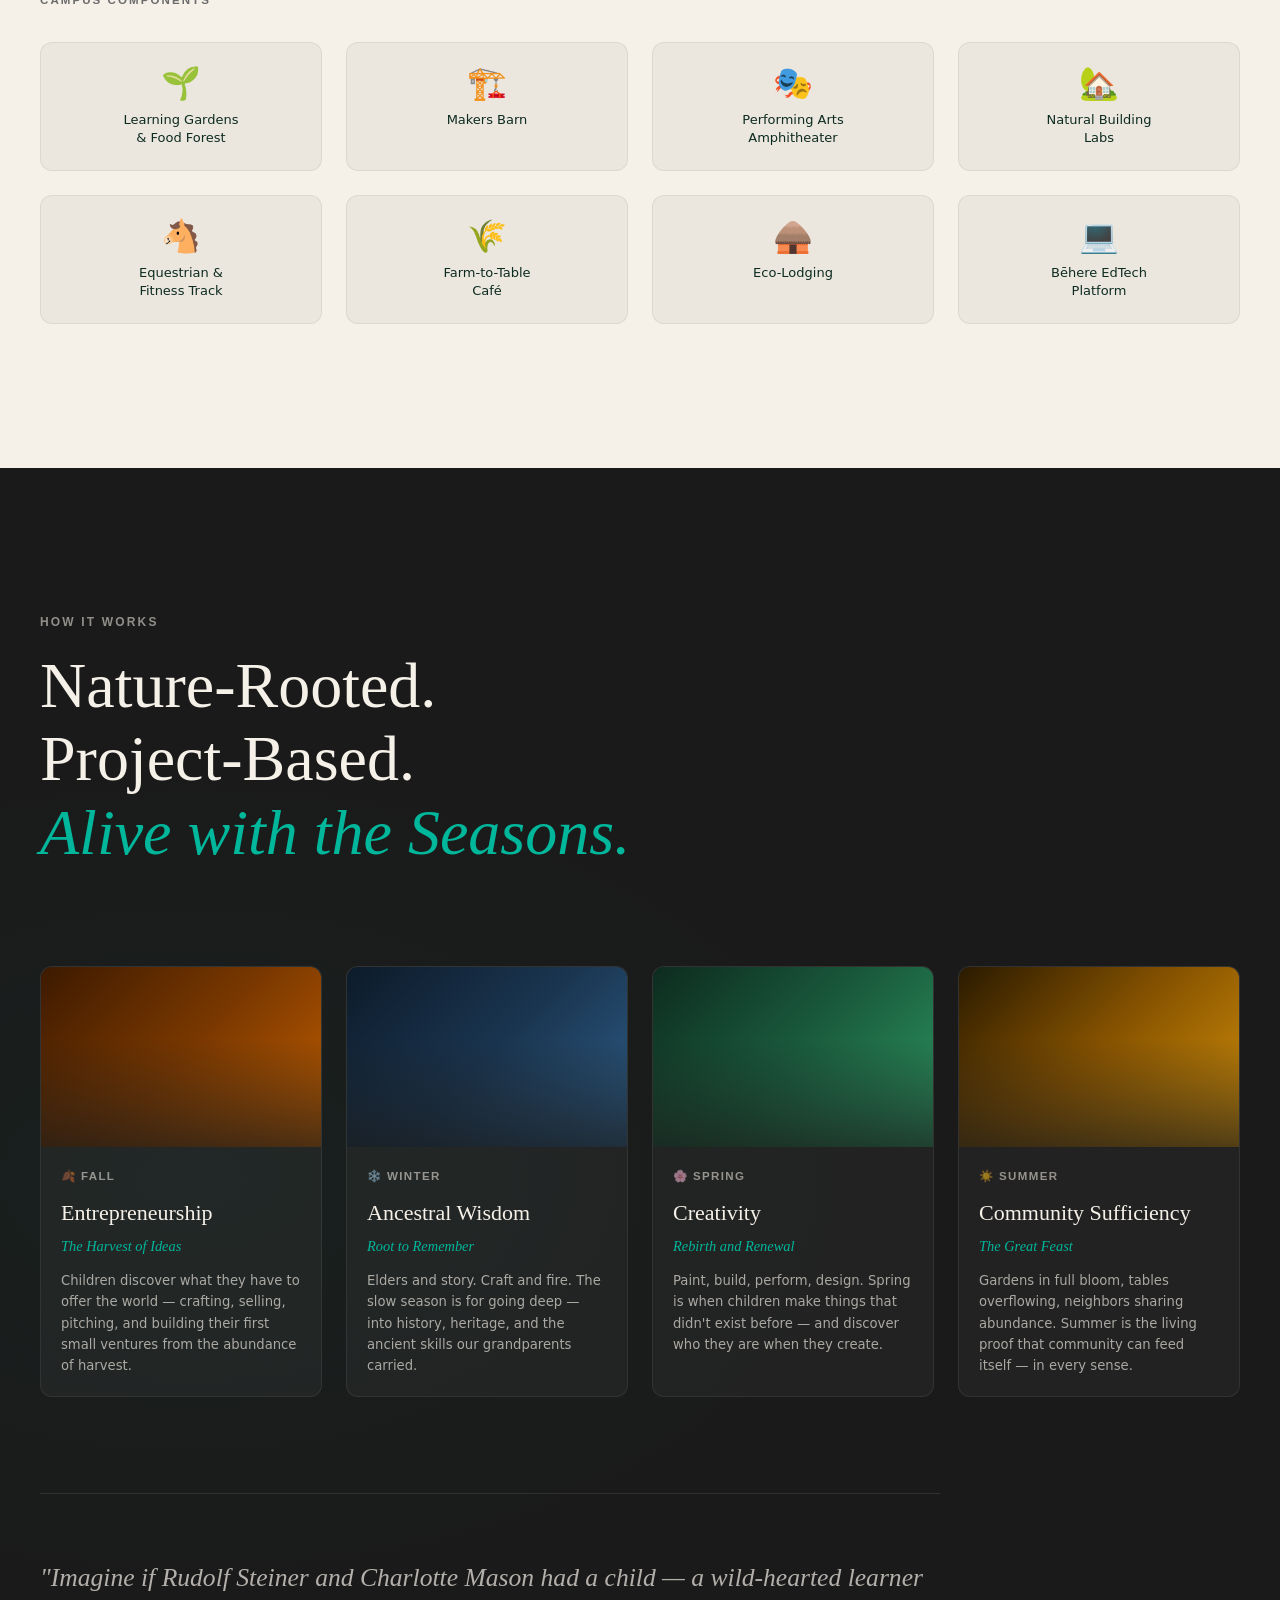
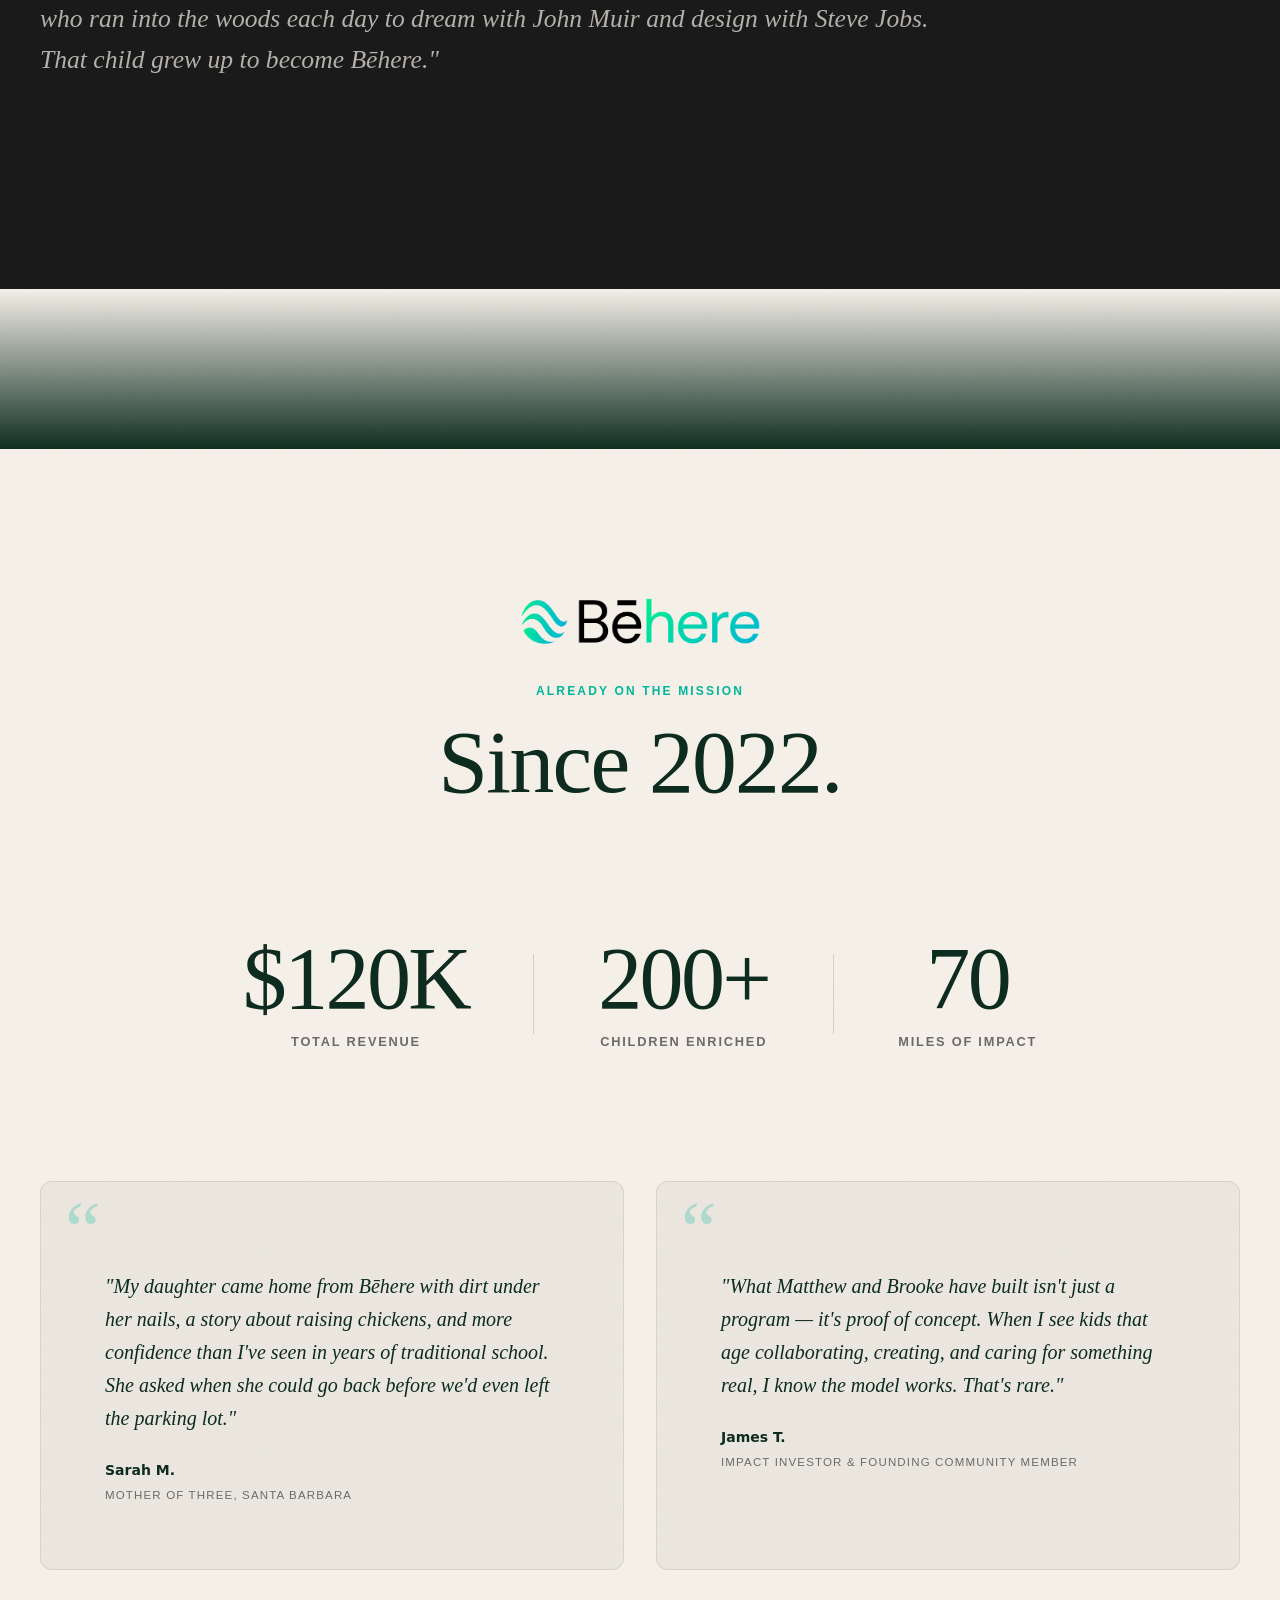
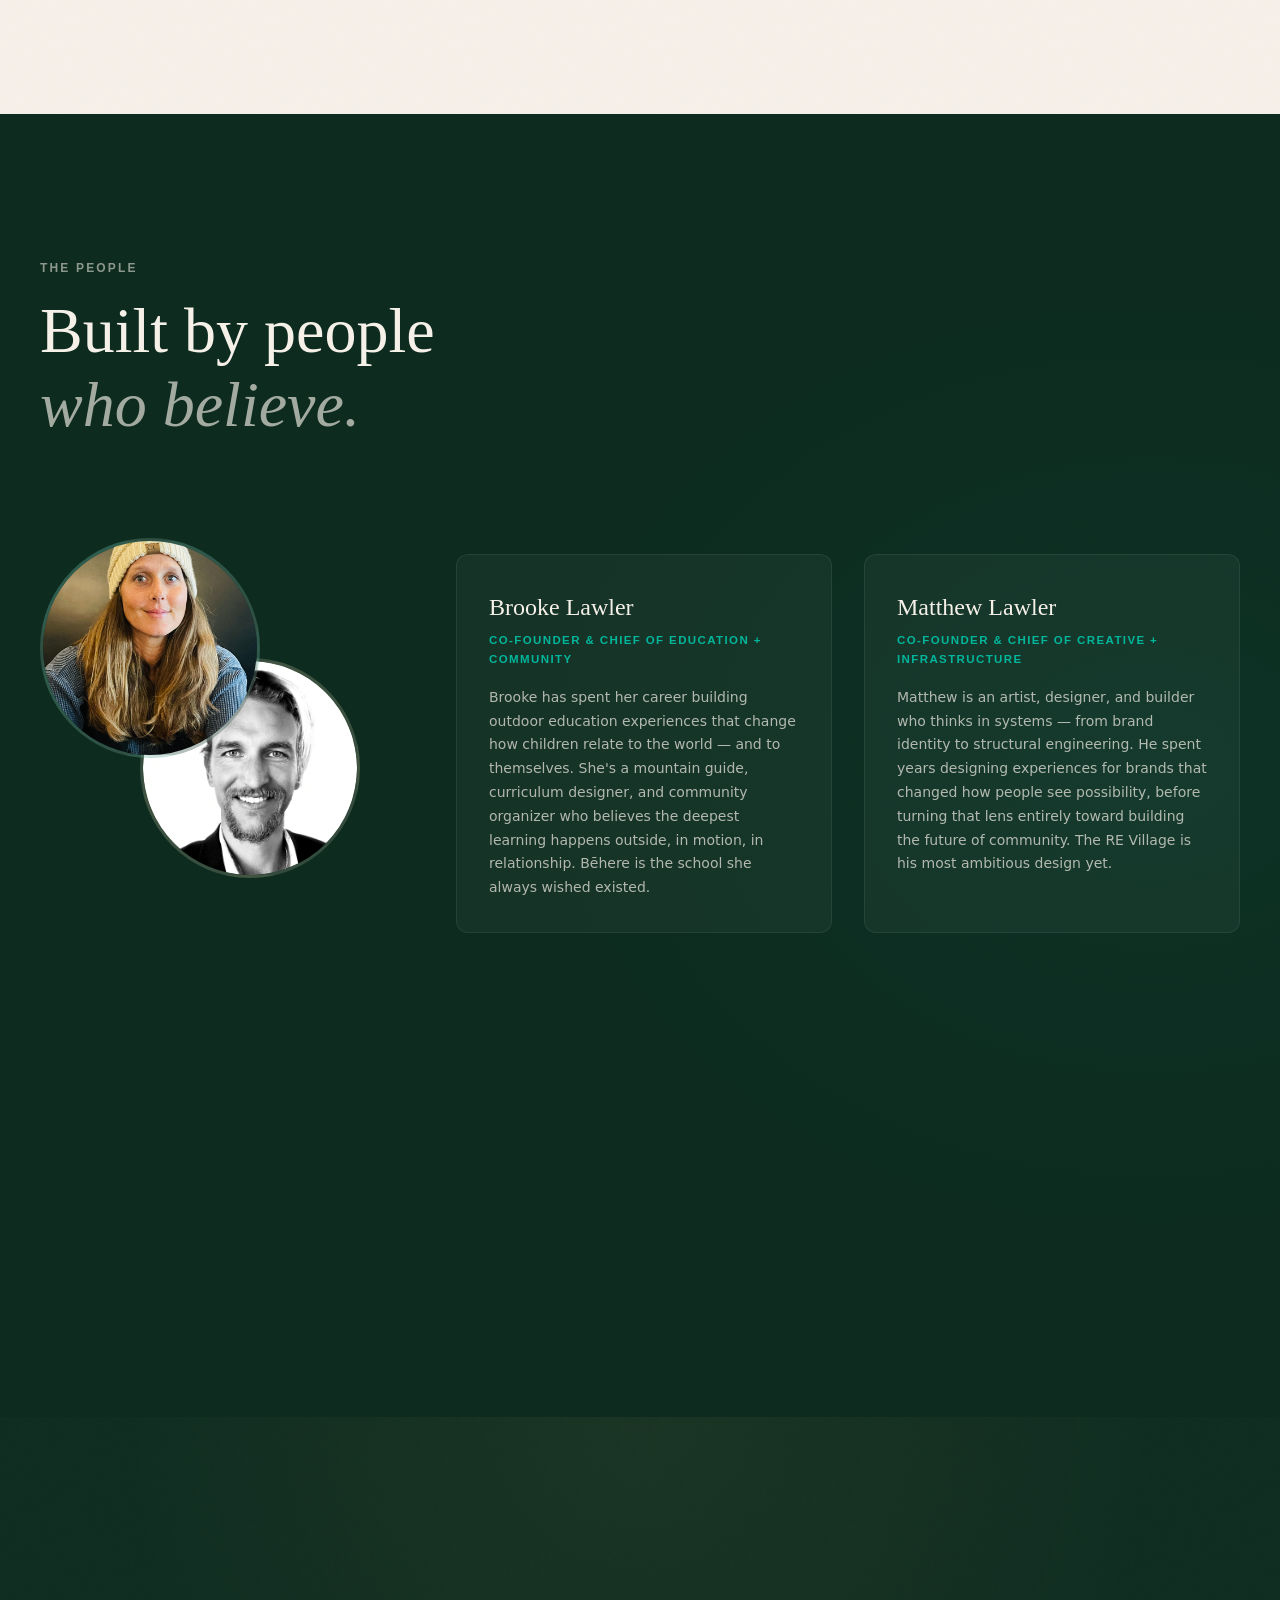
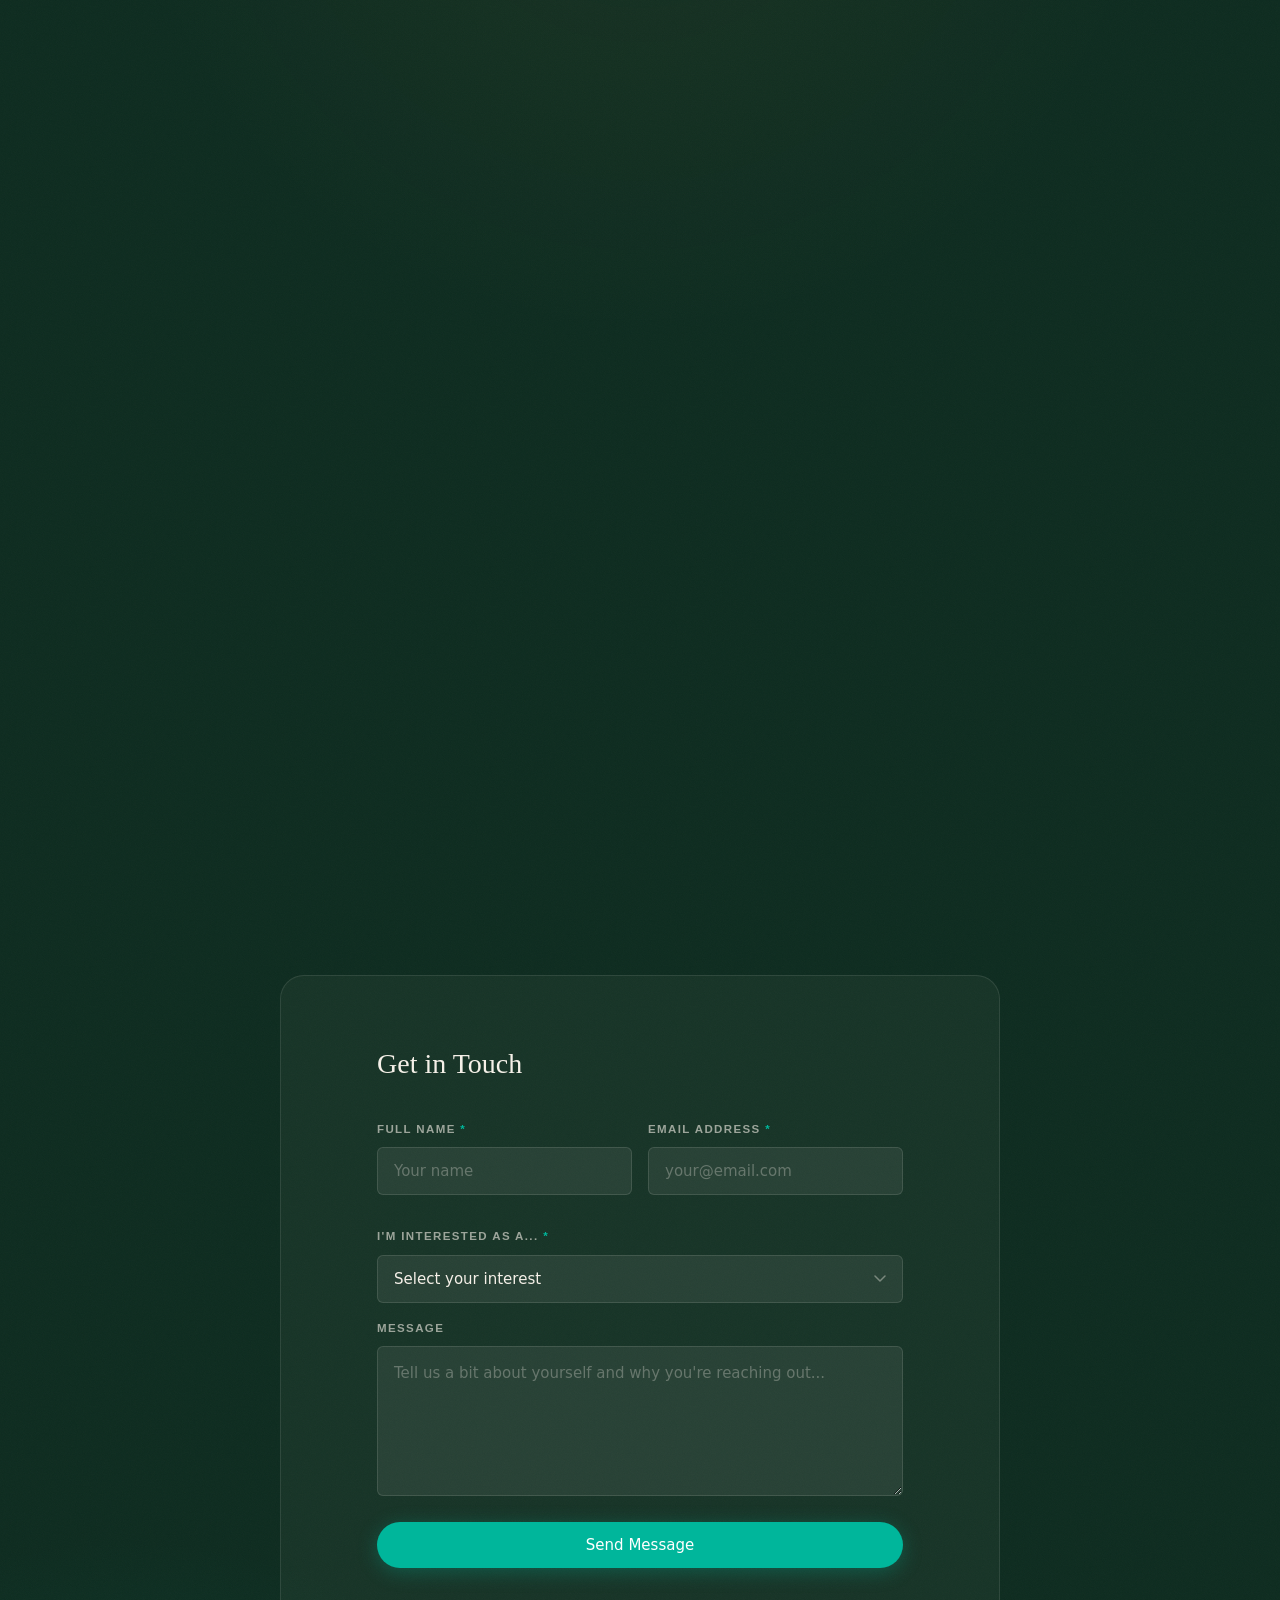
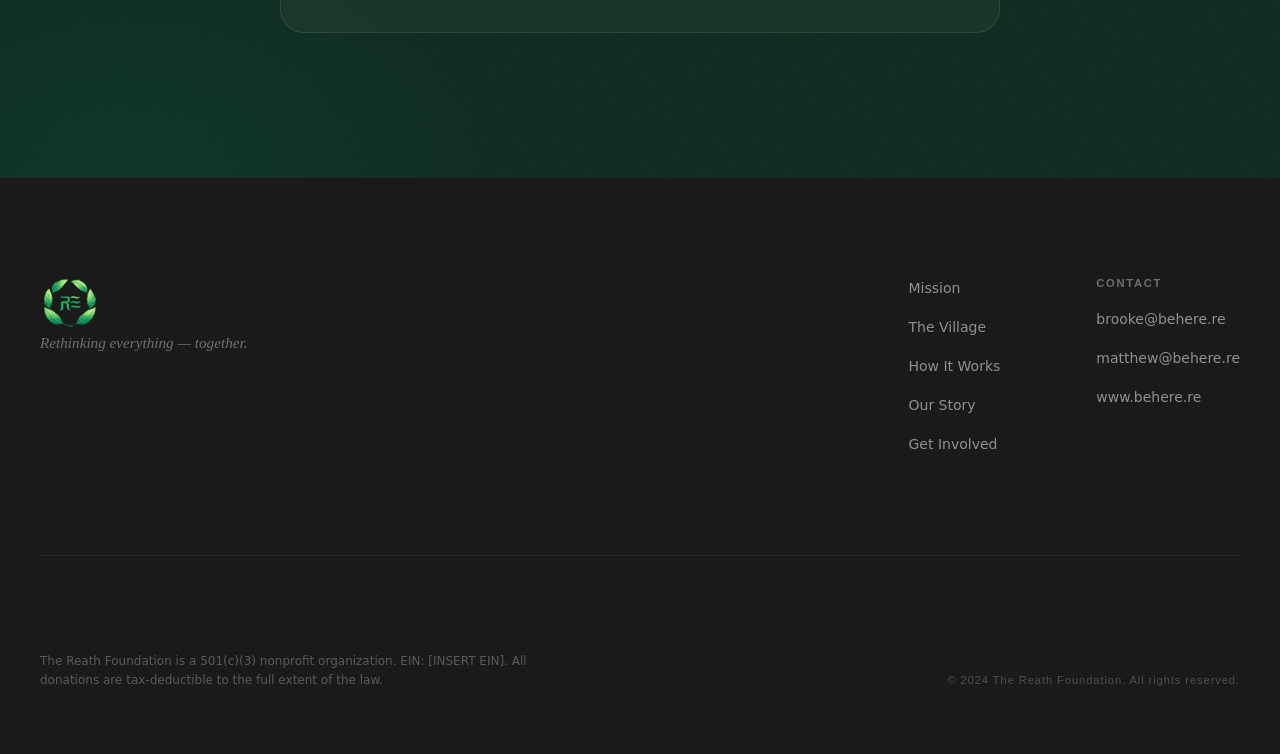
==== commit af227437: "Add Bēhere dark logo above traction section; bring in logo assets" ====
--- a/index.html
+++ b/index.html
@@ -252,6 +252,7 @@
     <!-- ===== SECTION 5: TRACTION ===== -->
     <section class="traction" id="traction" aria-label="Our traction">
       <div class="traction-inner">
+        <img src="images/behere-logo_D.png" alt="Bēhere" class="traction-logo reveal-up">
         <p class="section-label reveal-up">Already on the Mission</p>
         <h2 class="traction-headline reveal-up" style="--delay: 0.1s">Since 2022.</h2>
 
--- a/css/styles.css
+++ b/css/styles.css
@@ -962,6 +962,13 @@
   text-align: center;
 }
 
+.traction-logo {
+  height: 56px;
+  width: auto;
+  display: block;
+  margin: 0 auto var(--space-md);
+}
+
 .traction-headline {
   font-family: var(--font-display);
   font-size: clamp(3rem, 7vw, 6rem);
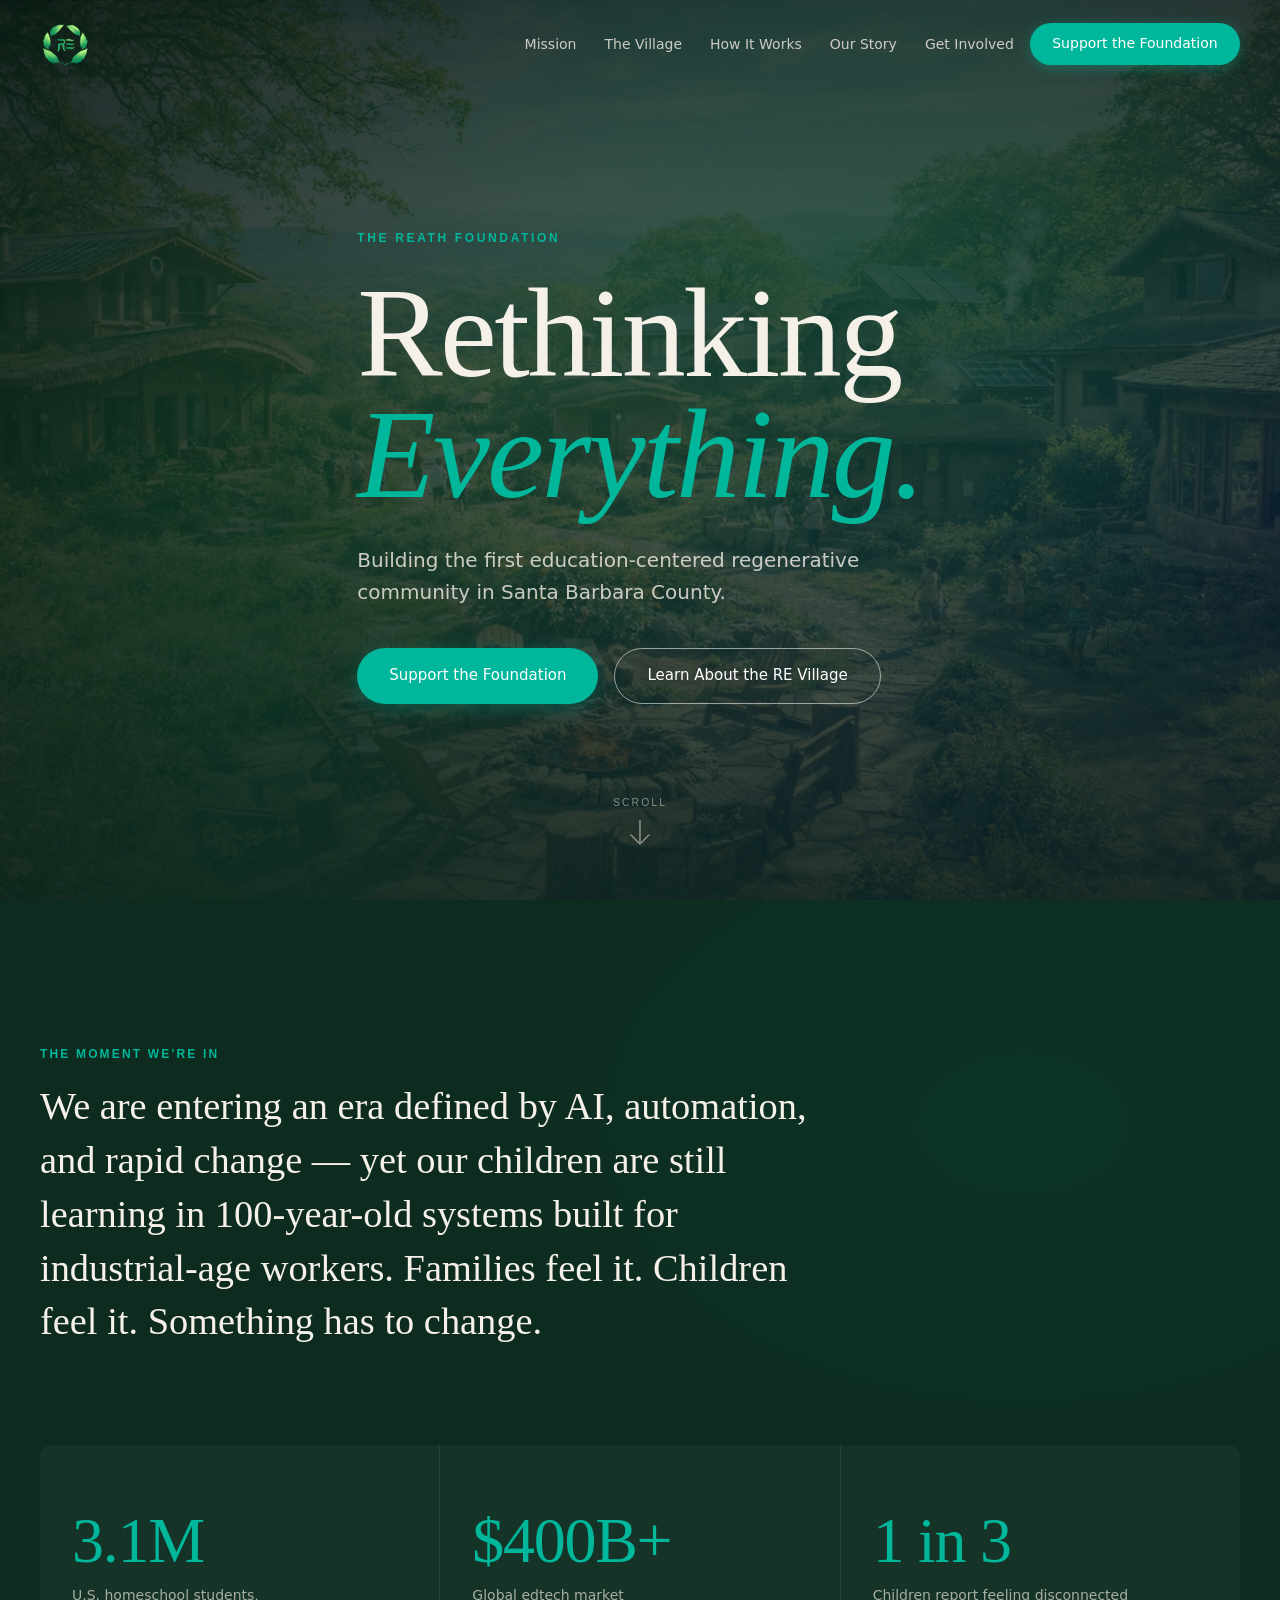
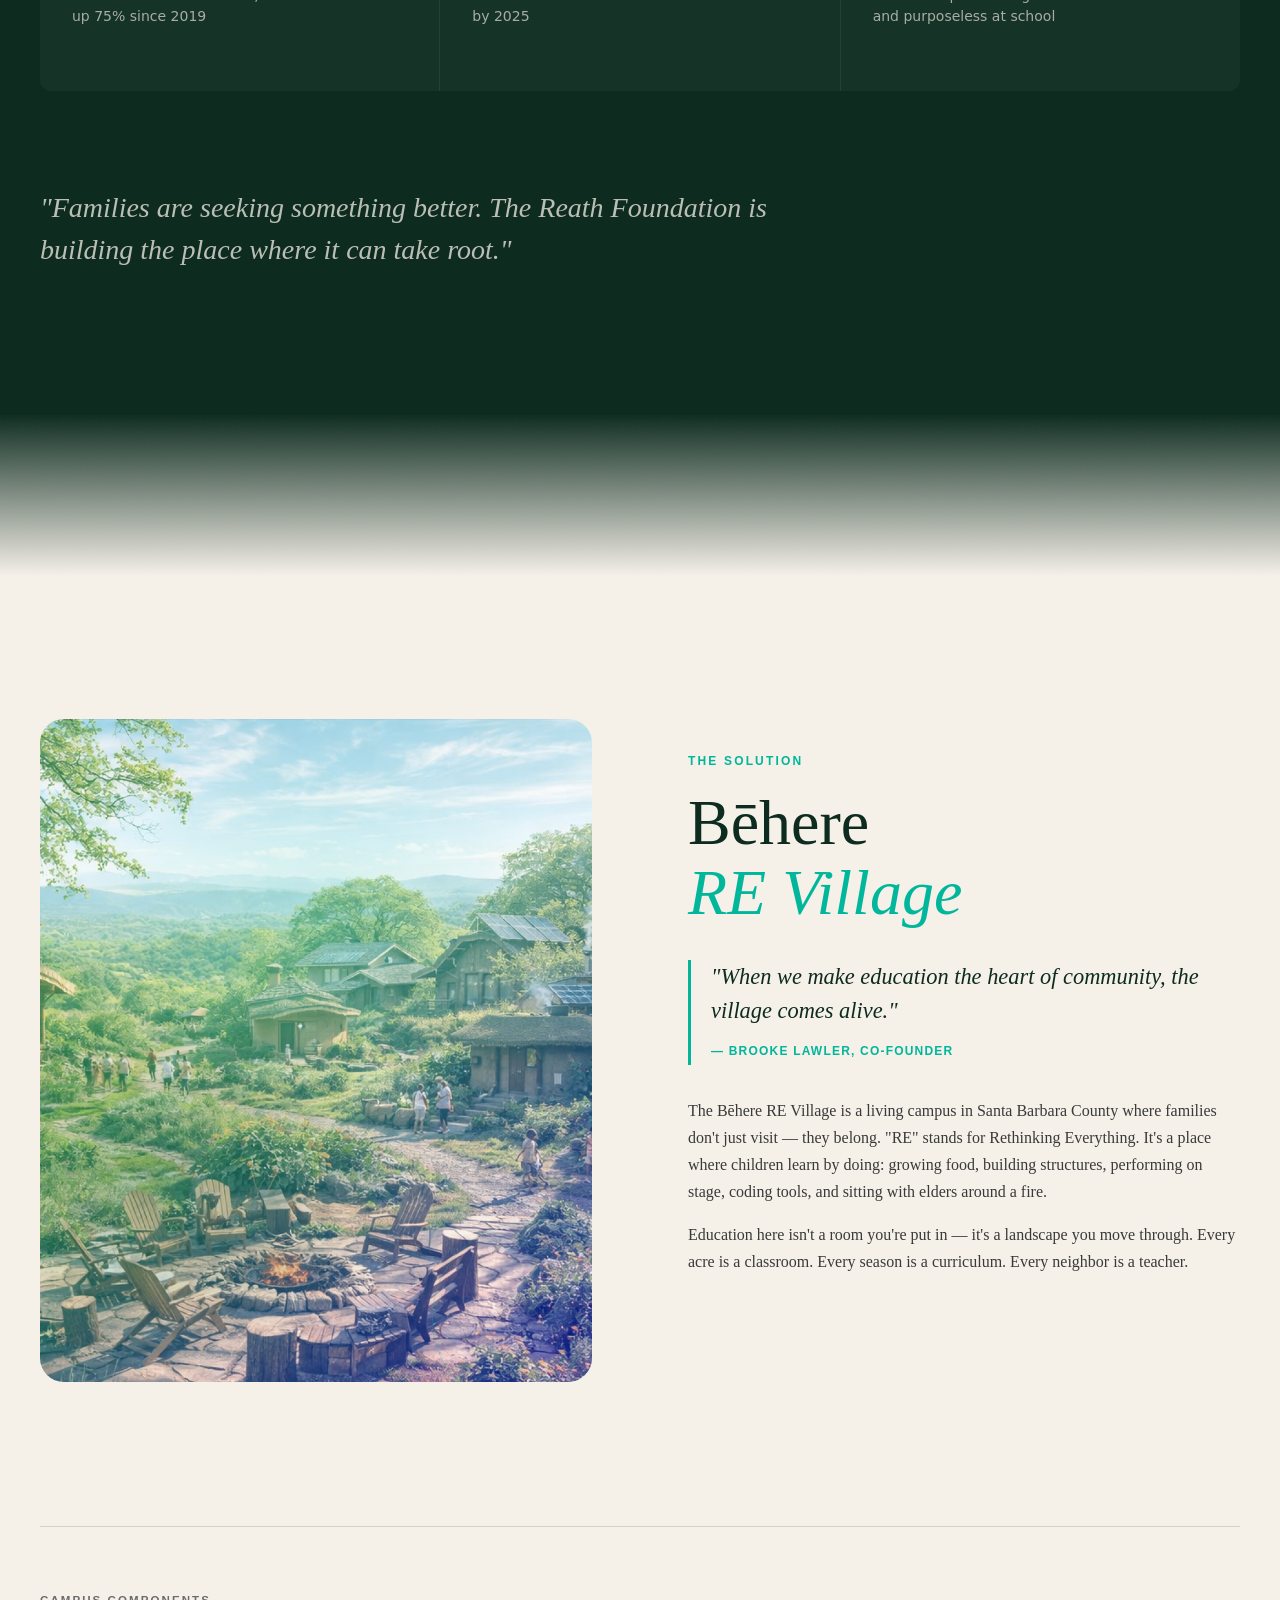
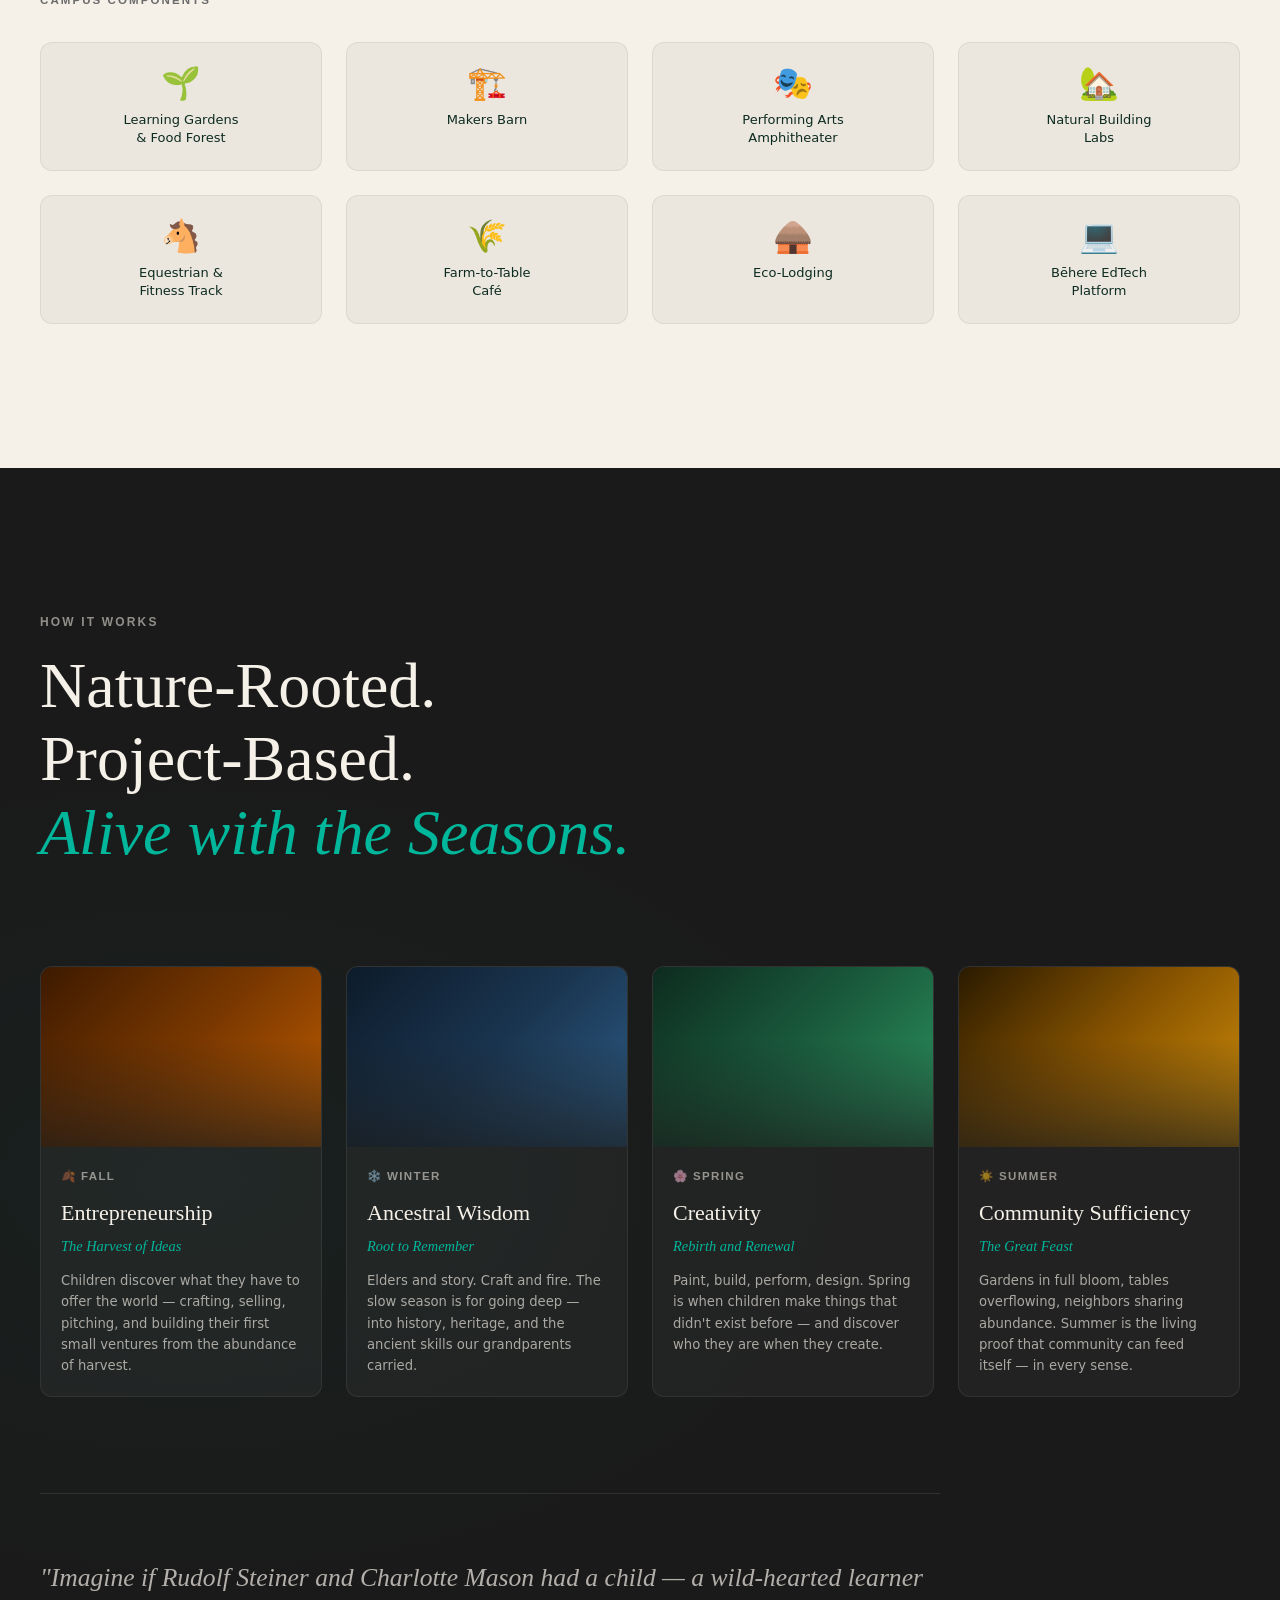
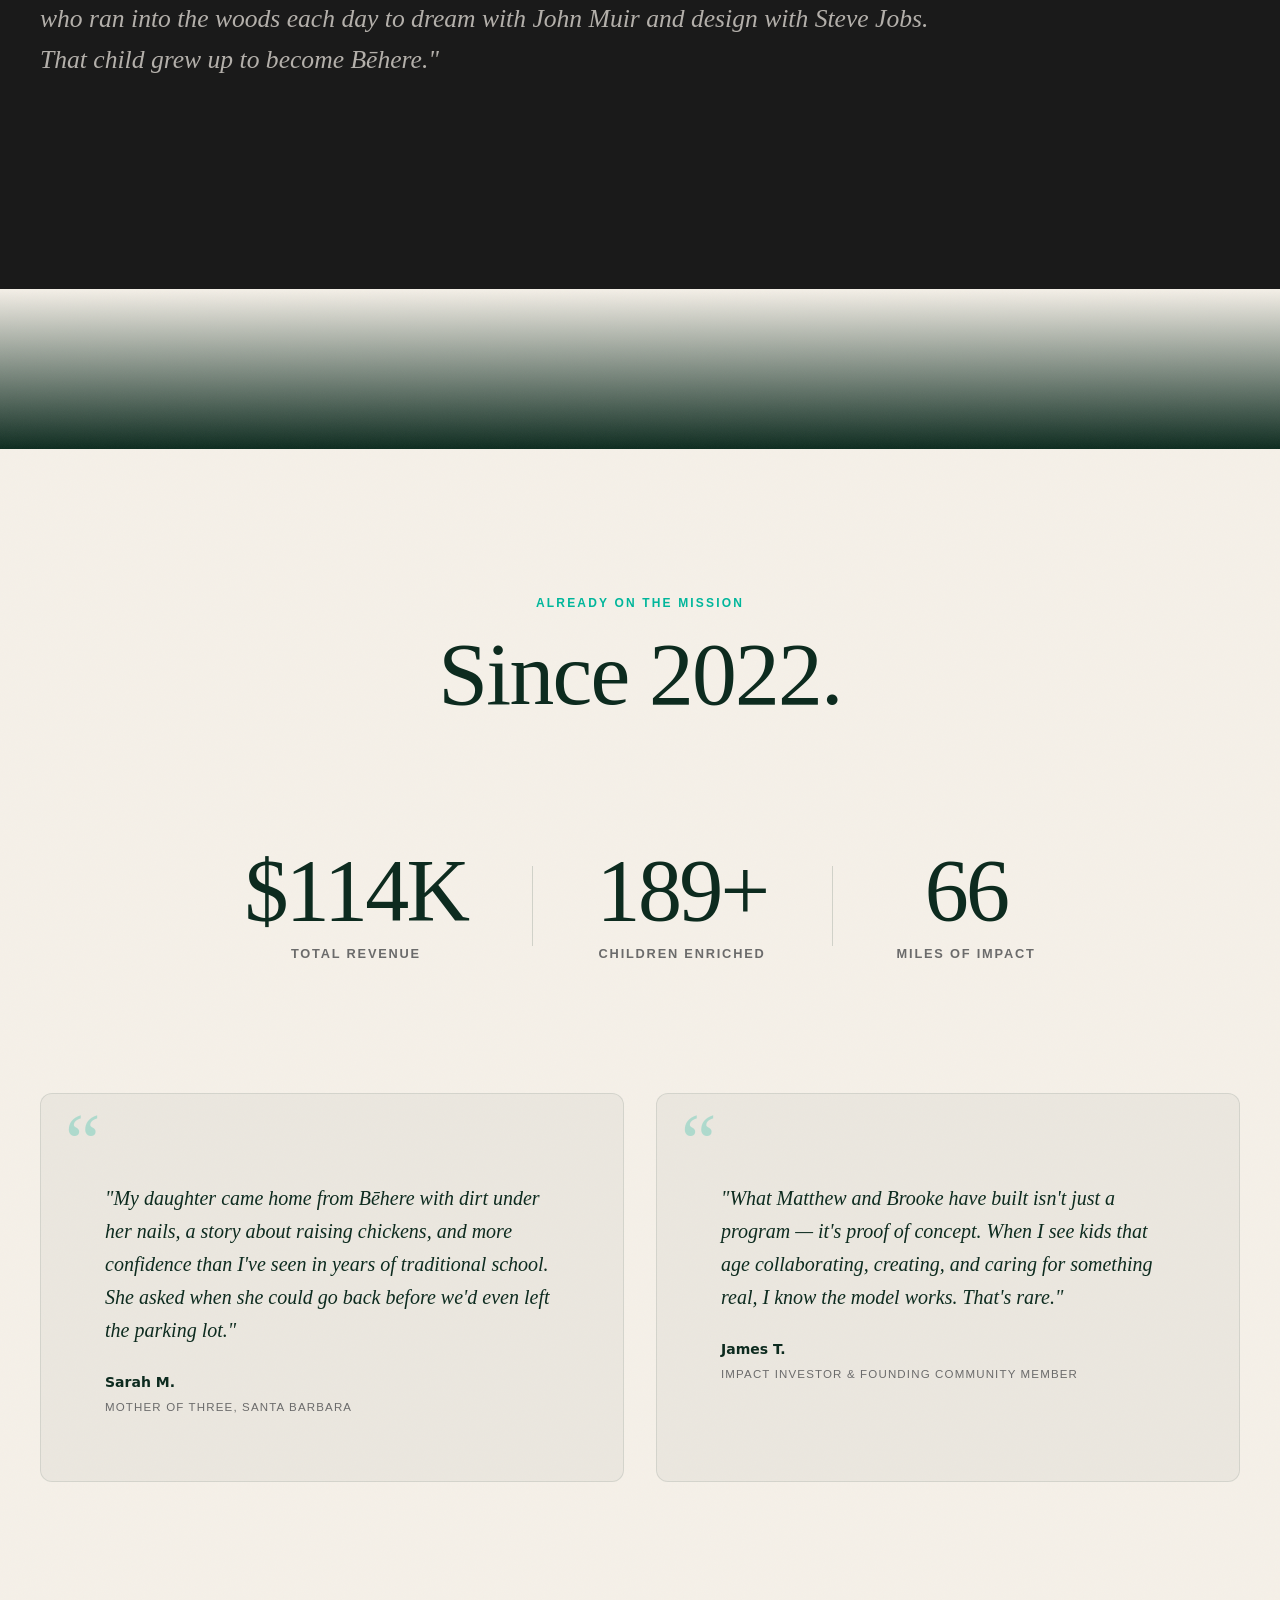
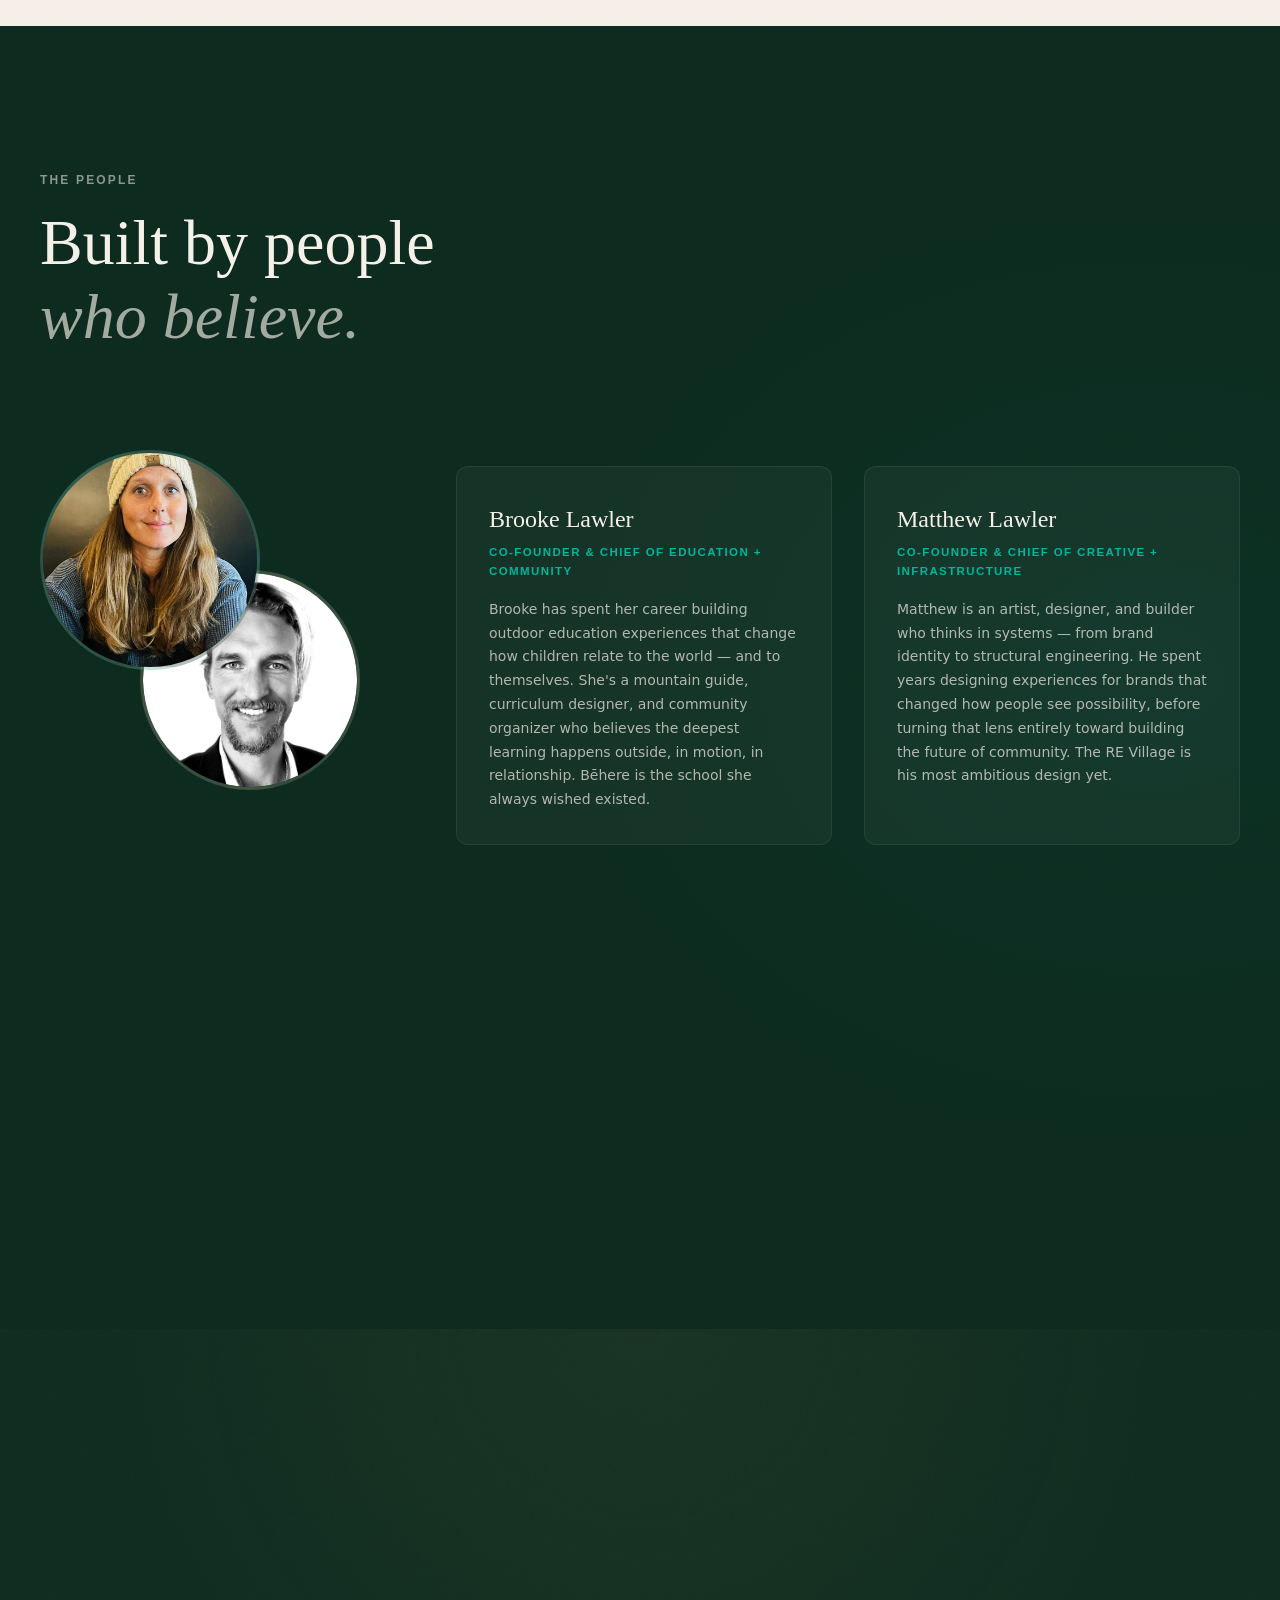
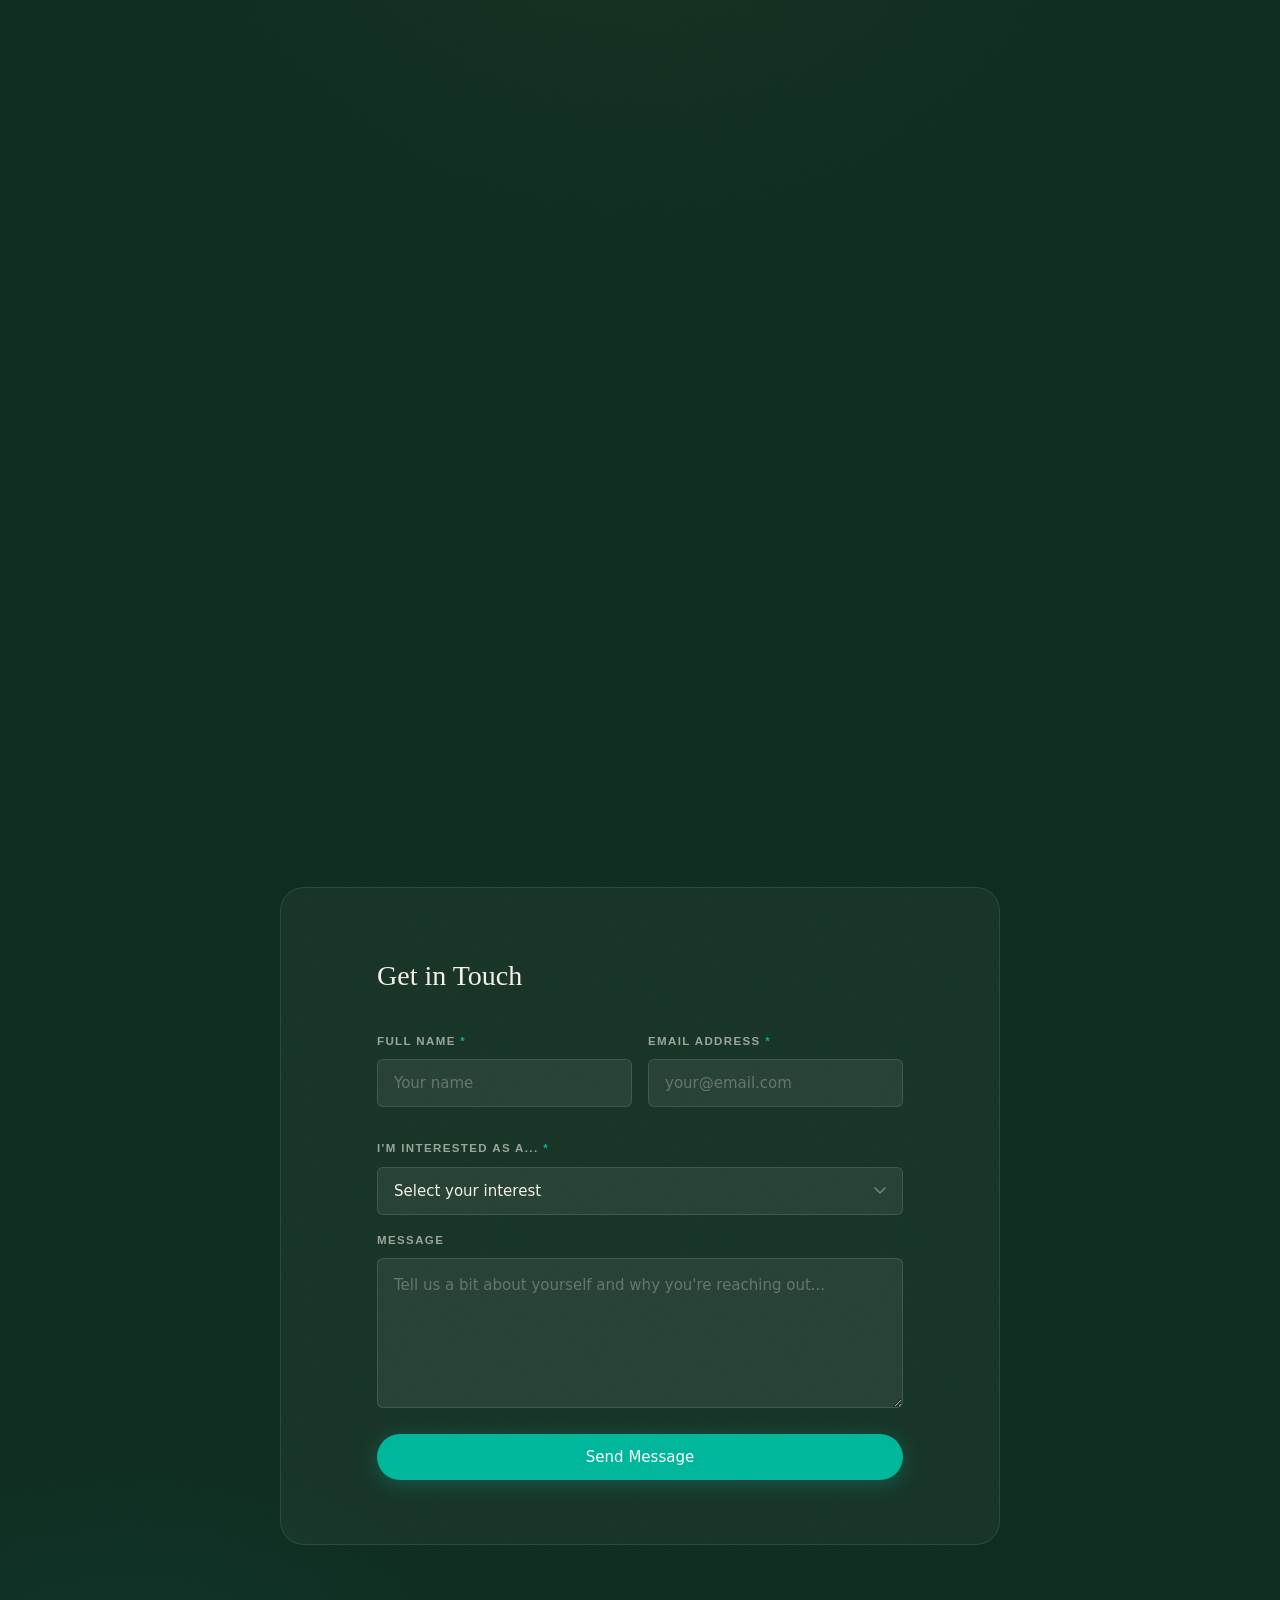
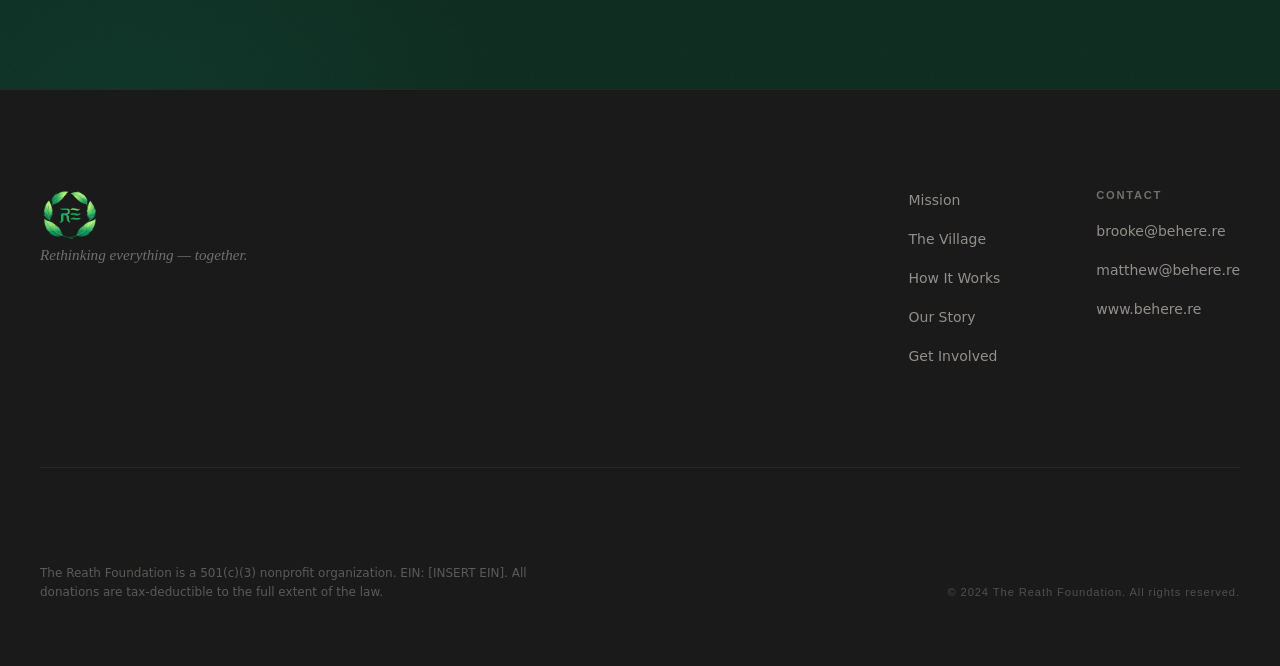
==== commit 29b01ea3: "Initial commit: The Reath Foundation website - RE_ICON as header and footer logo - Matthew profile p" ====
--- a/index.html
+++ b/index.html
@@ -252,7 +252,6 @@
     <!-- ===== SECTION 5: TRACTION ===== -->
     <section class="traction" id="traction" aria-label="Our traction">
       <div class="traction-inner">
-        <img src="images/behere-logo_D.png" alt="Bēhere" class="traction-logo reveal-up">
         <p class="section-label reveal-up">Already on the Mission</p>
         <h2 class="traction-headline reveal-up" style="--delay: 0.1s">Since 2022.</h2>
 
@@ -307,7 +306,7 @@
               <img src="images/brooke-lawler.jpg" alt="Brooke Lawler, Co-Founder and Chief of Education &amp; Community" loading="lazy" width="360" height="360" />
             </div>
             <div class="founder-photo founder-photo--matthew">
-              <img src="images/matthew-lawler.png" alt="Matthew Lawler, Co-Founder and Chief of Creative &amp; Infrastructure" loading="lazy" width="360" height="360" />
+              <img src="images/Matthew_bw.png" alt="Matthew Lawler, Co-Founder and Chief of Creative &amp; Infrastructure" loading="lazy" width="360" height="360" />
             </div>
           </div>
 
--- a/css/styles.css
+++ b/css/styles.css
@@ -962,13 +962,6 @@
   text-align: center;
 }
 
-.traction-logo {
-  height: 56px;
-  width: auto;
-  display: block;
-  margin: 0 auto var(--space-md);
-}
-
 .traction-headline {
   font-family: var(--font-display);
   font-size: clamp(3rem, 7vw, 6rem);
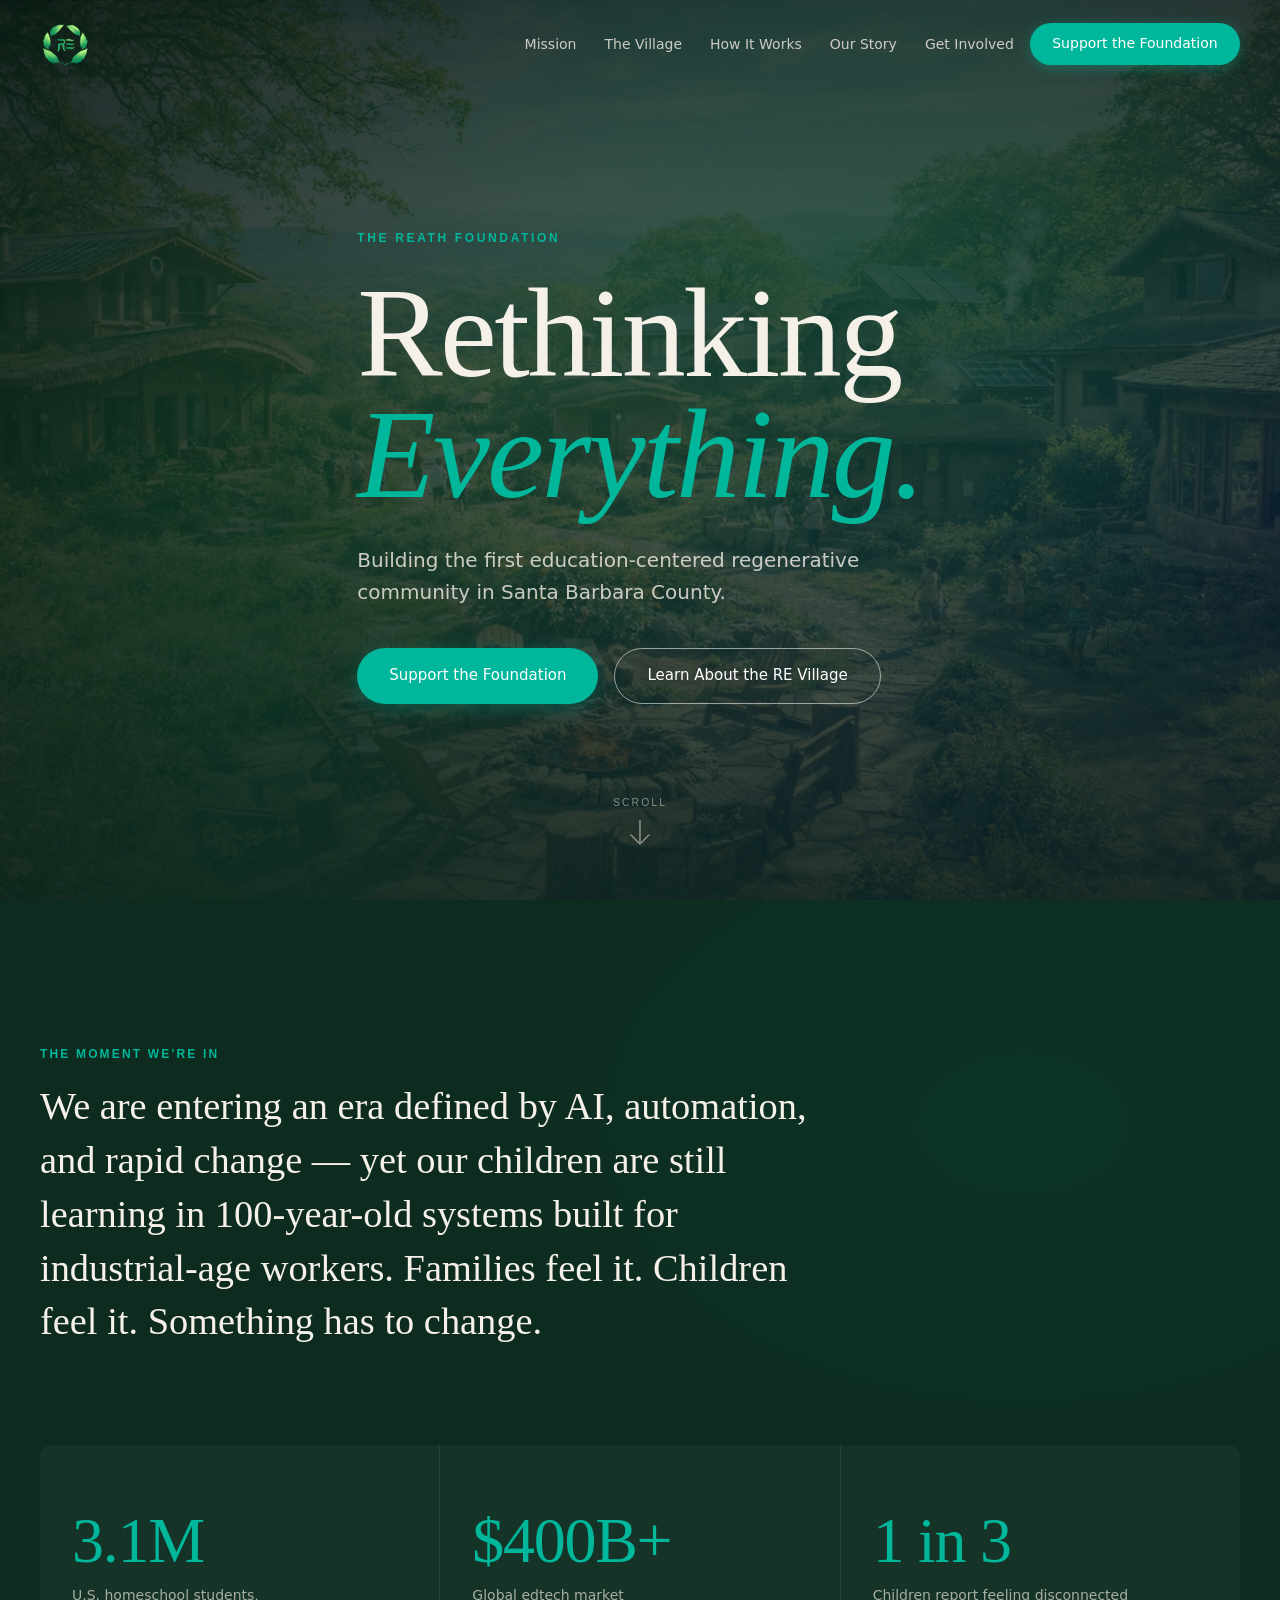
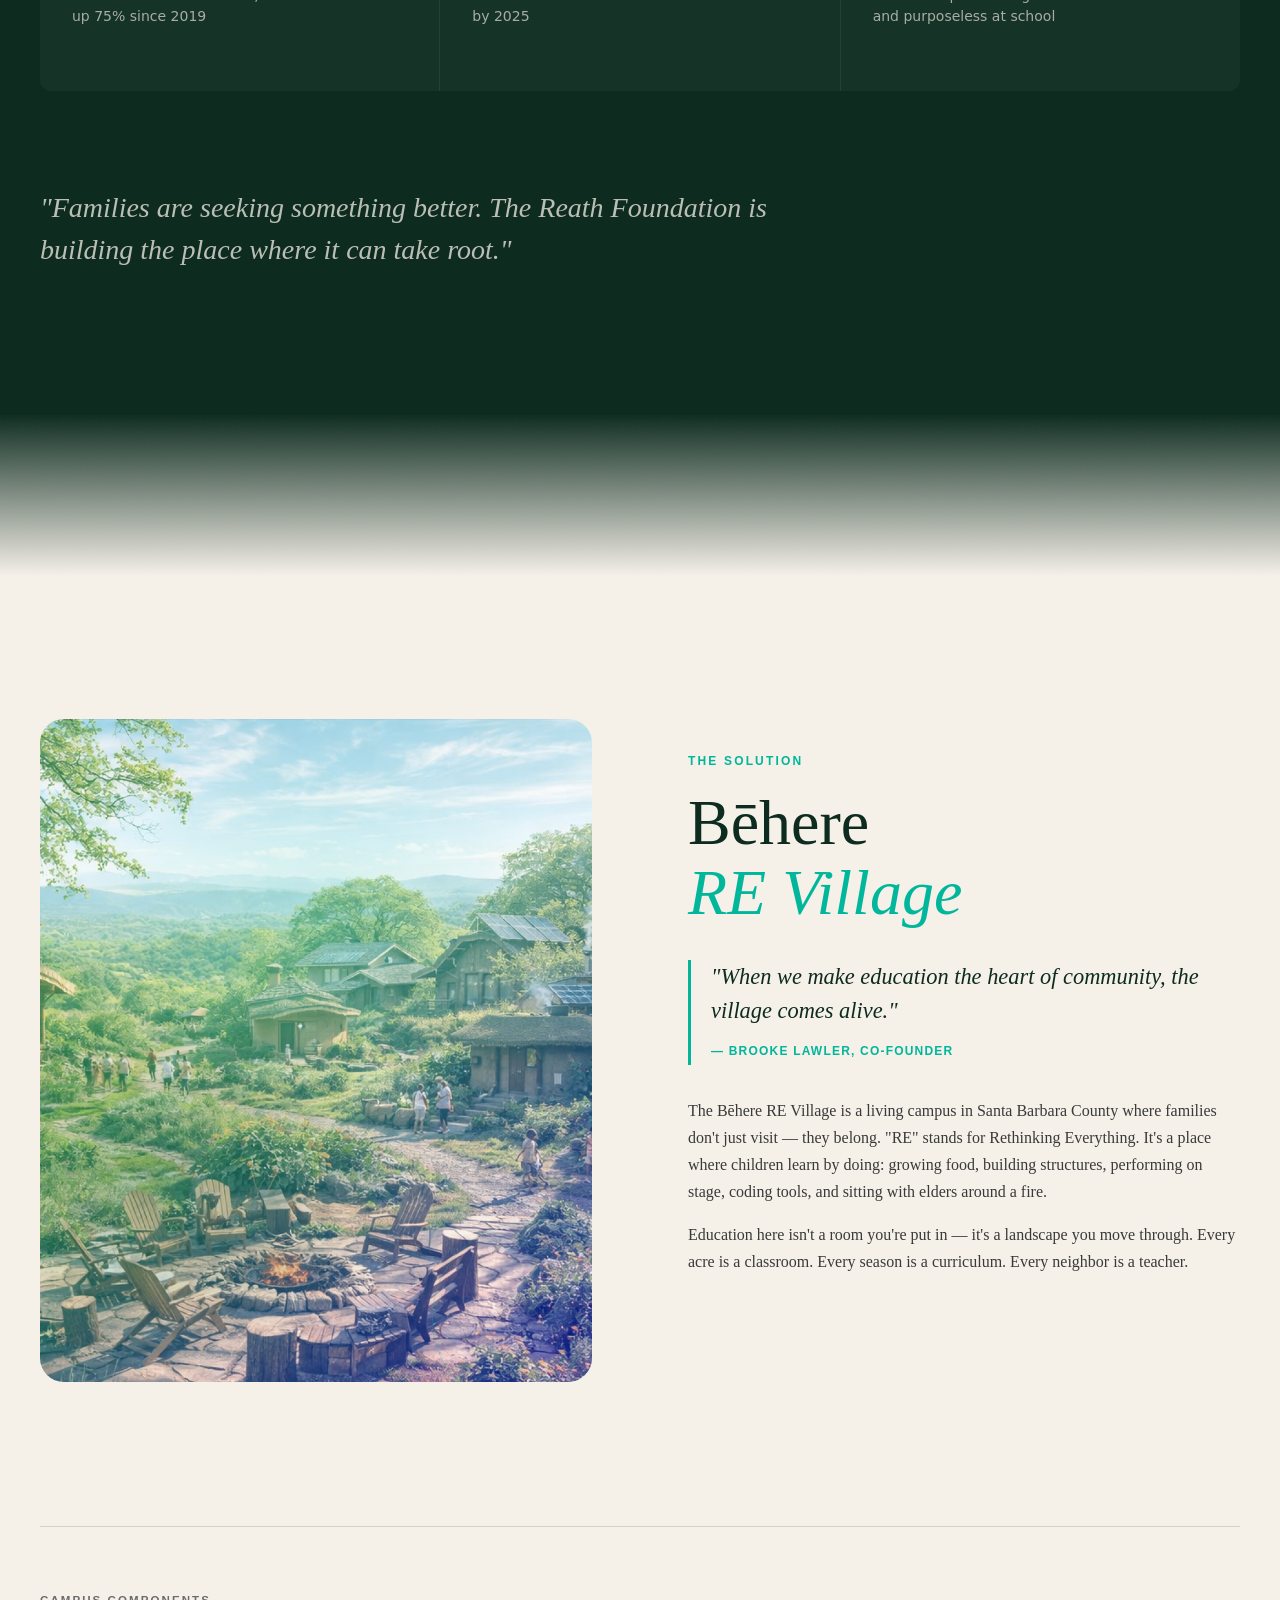
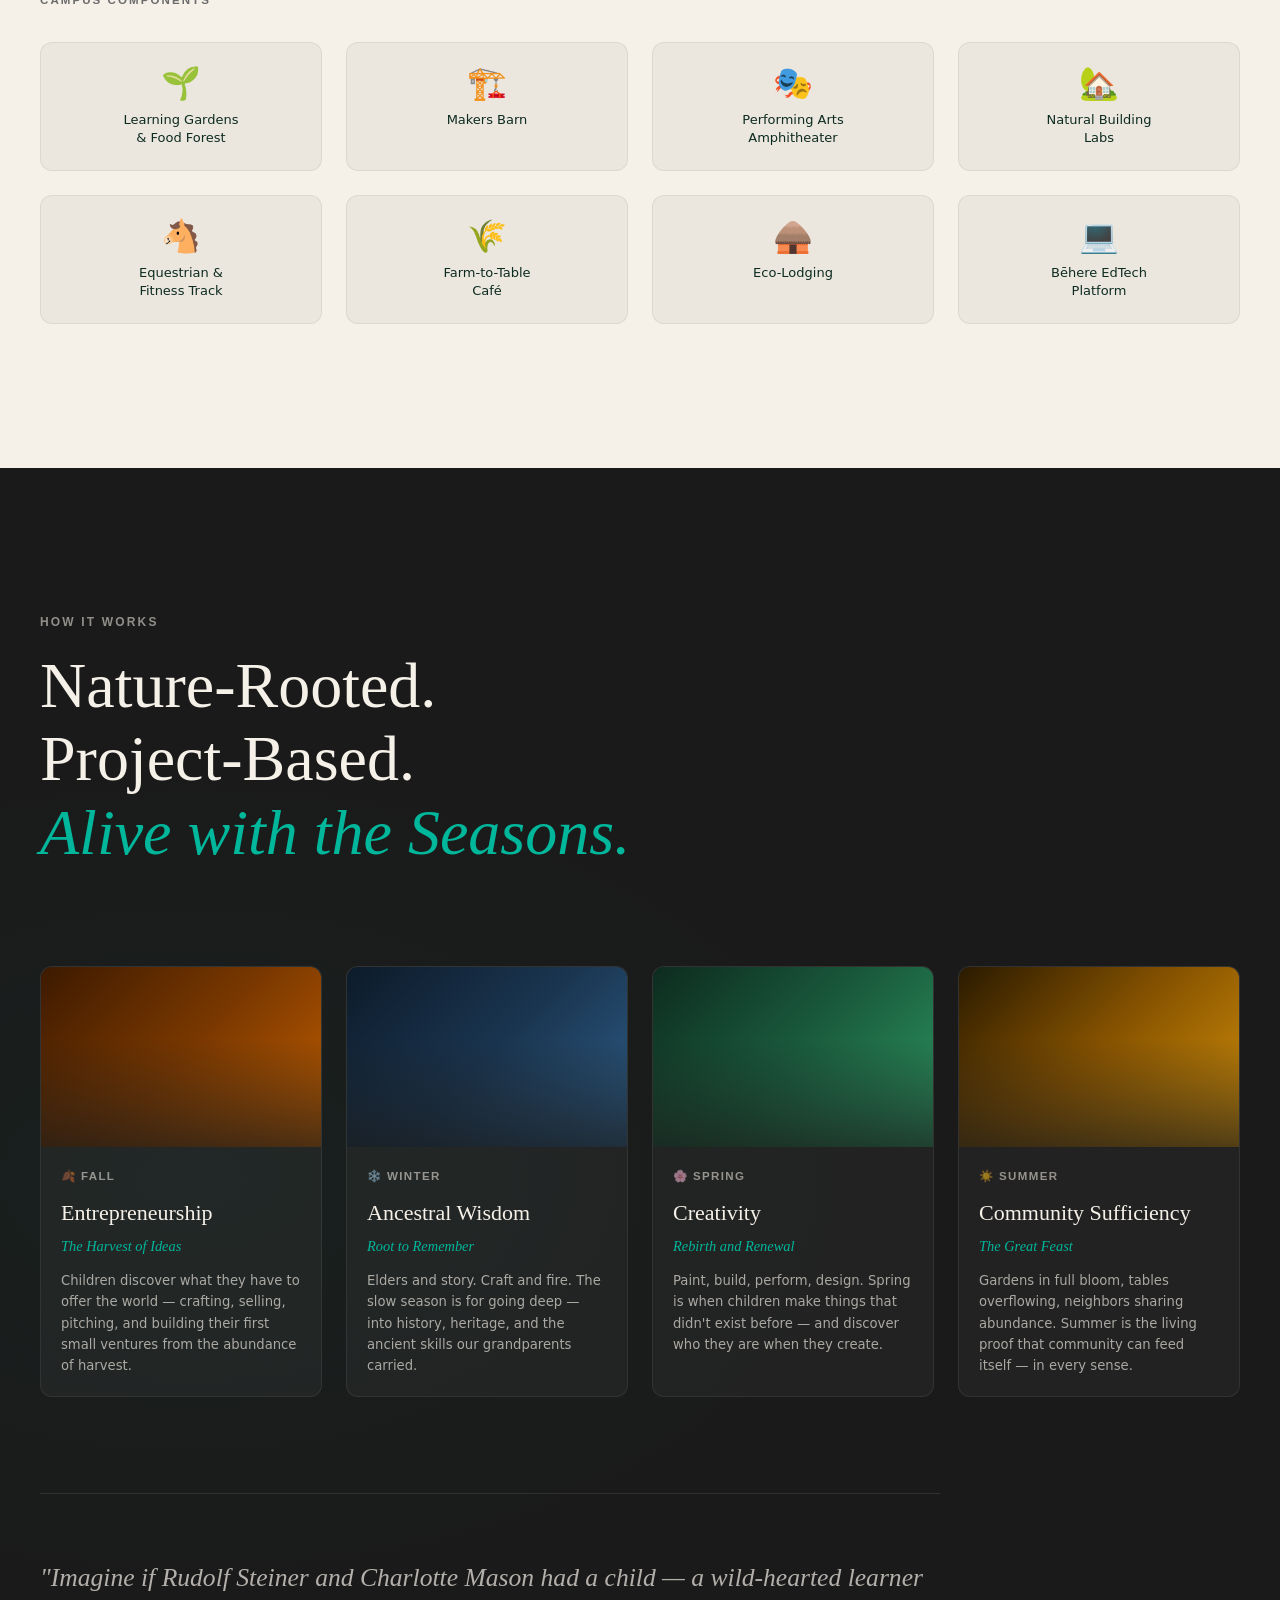
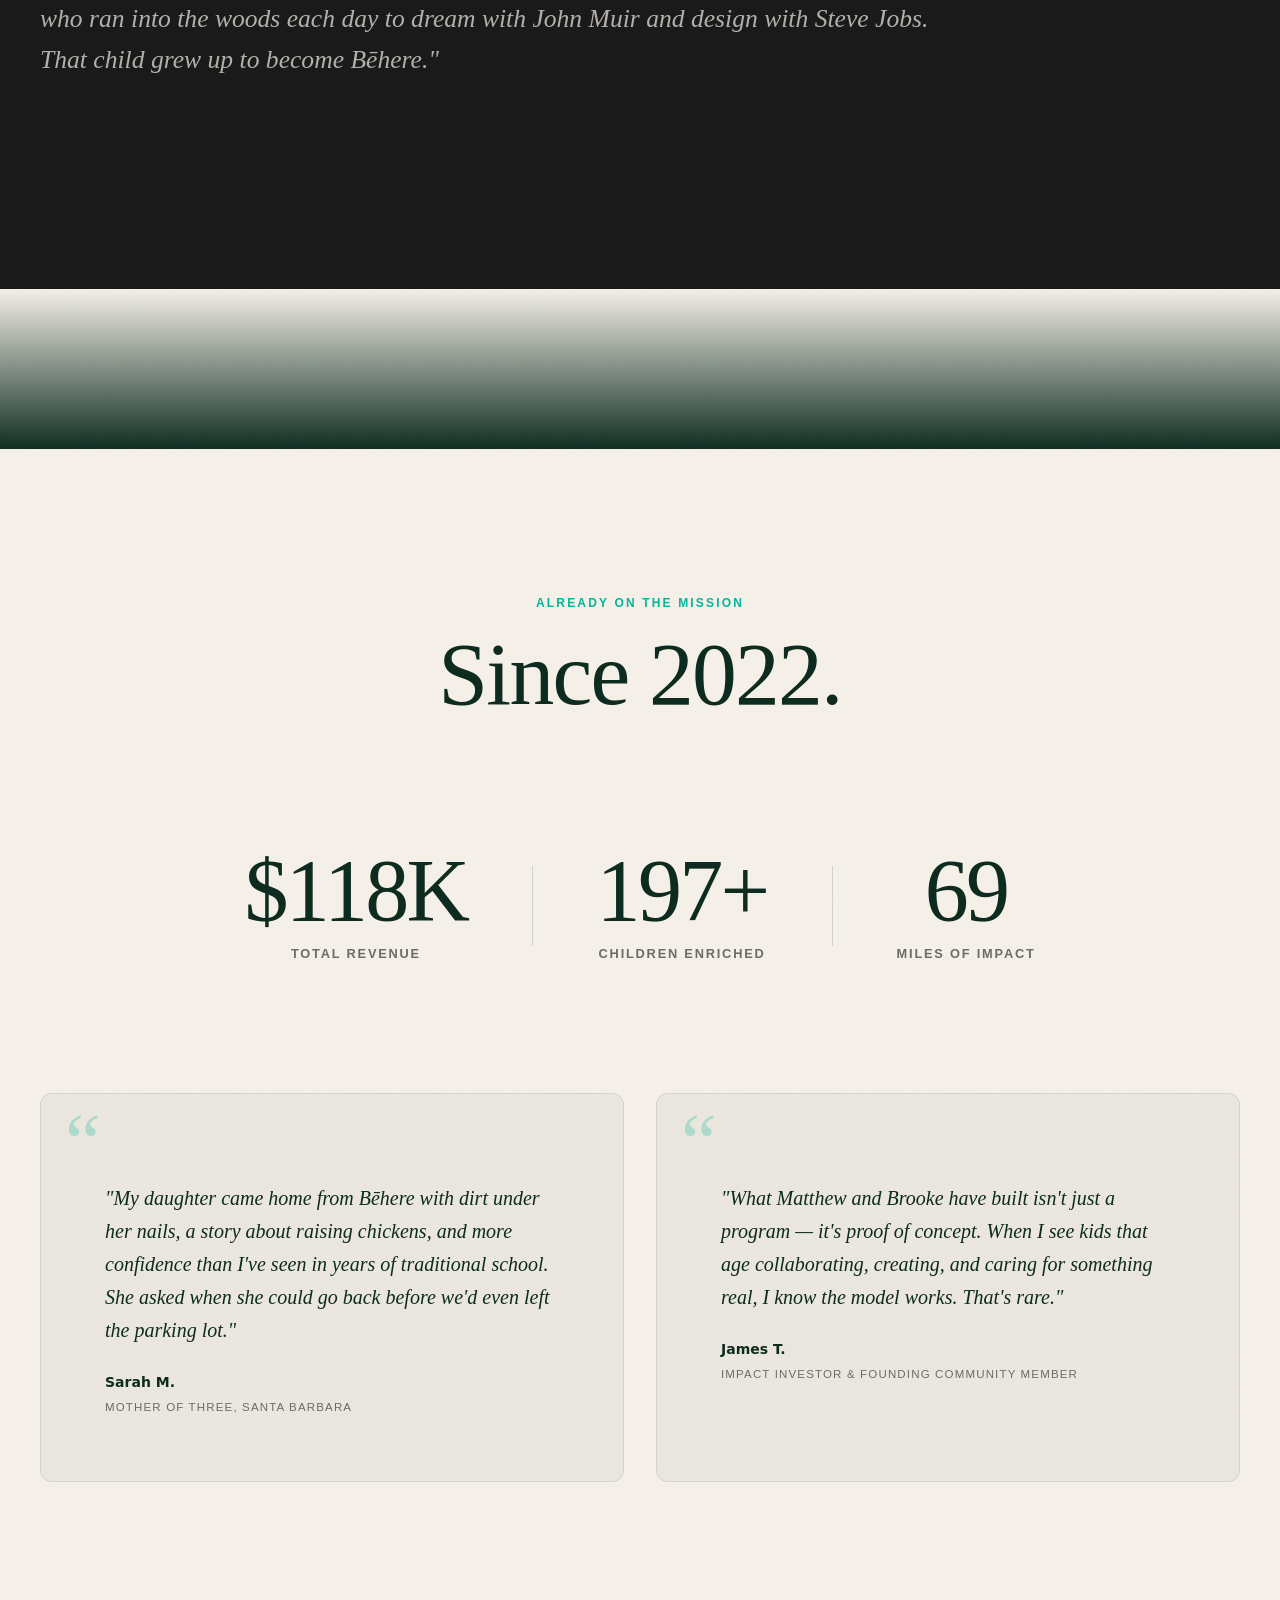
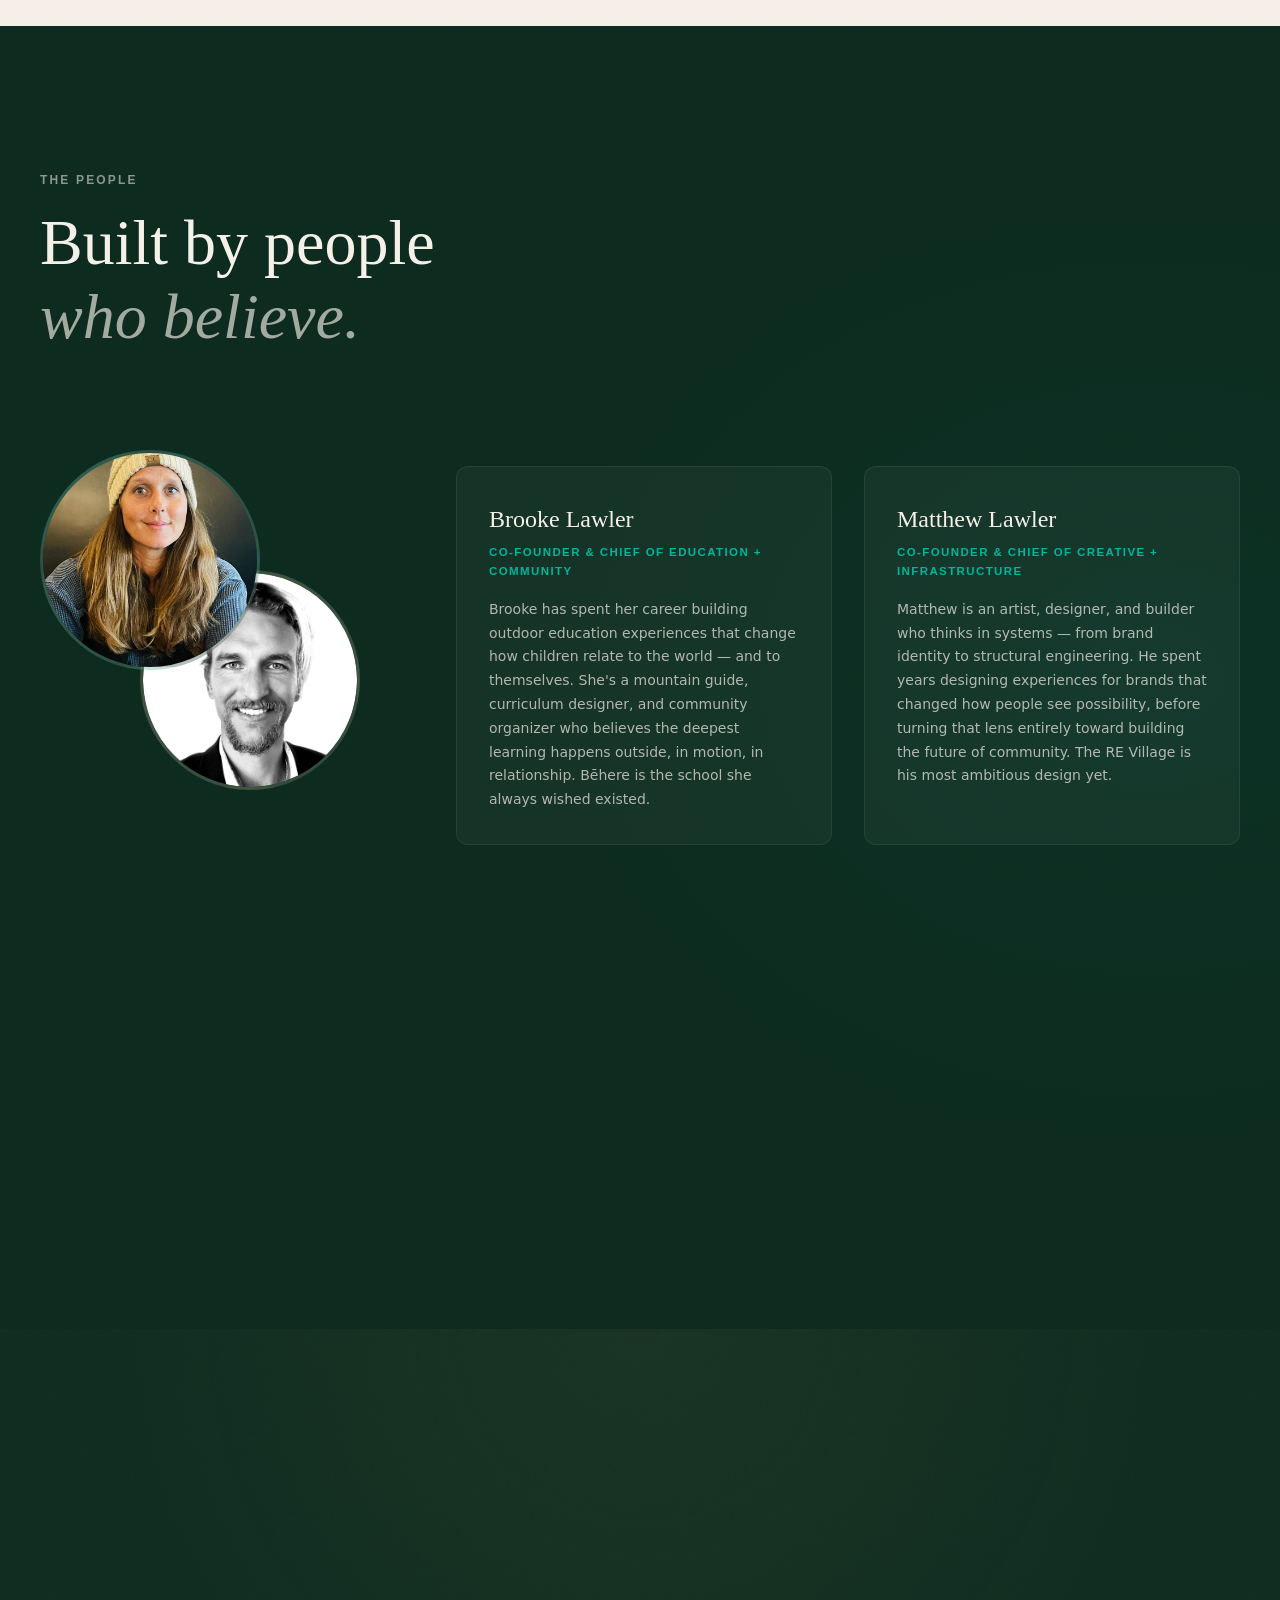
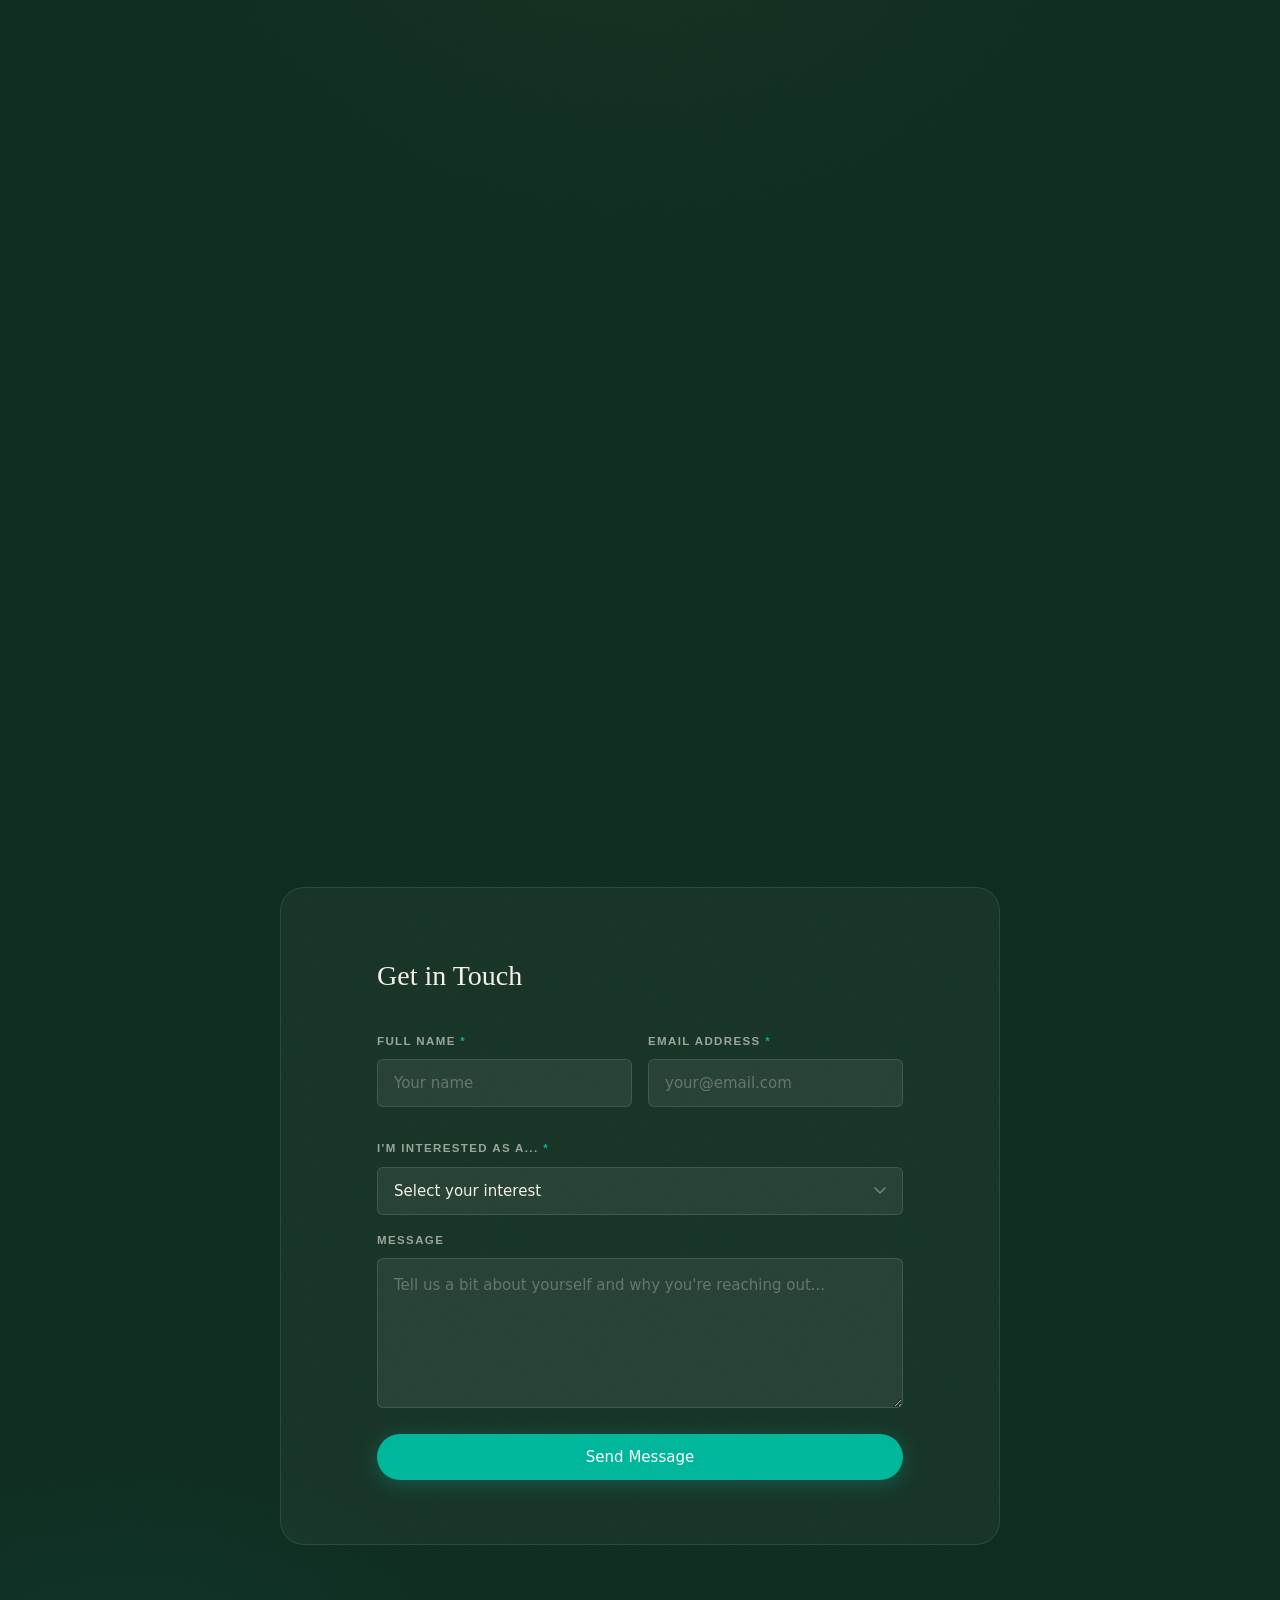
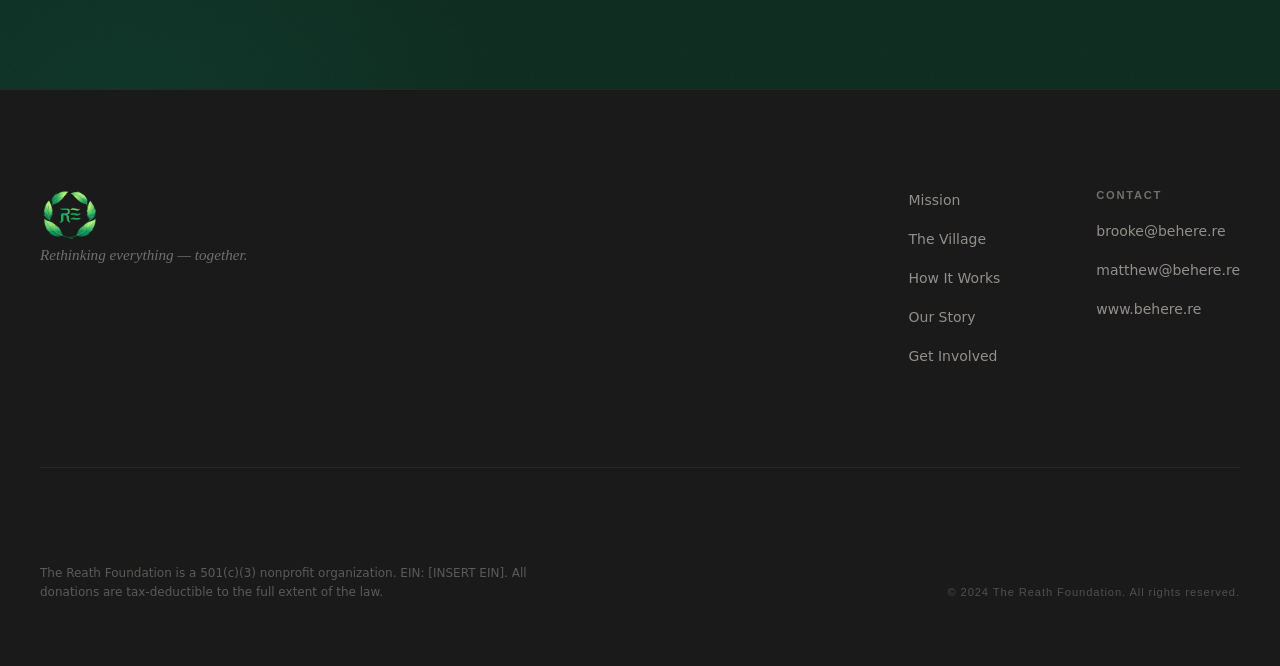
==== commit c489c990: "chore: update site timestamp Co-authored-by: Cursor <cursoragent@cursor.com>" ====
--- a/index.html
+++ b/index.html
@@ -1,4 +1,5 @@
 <!DOCTYPE html>
+<!-- Last updated: Feb 2025 -->
 <html lang="en">
 <head>
   <meta charset="UTF-8" />
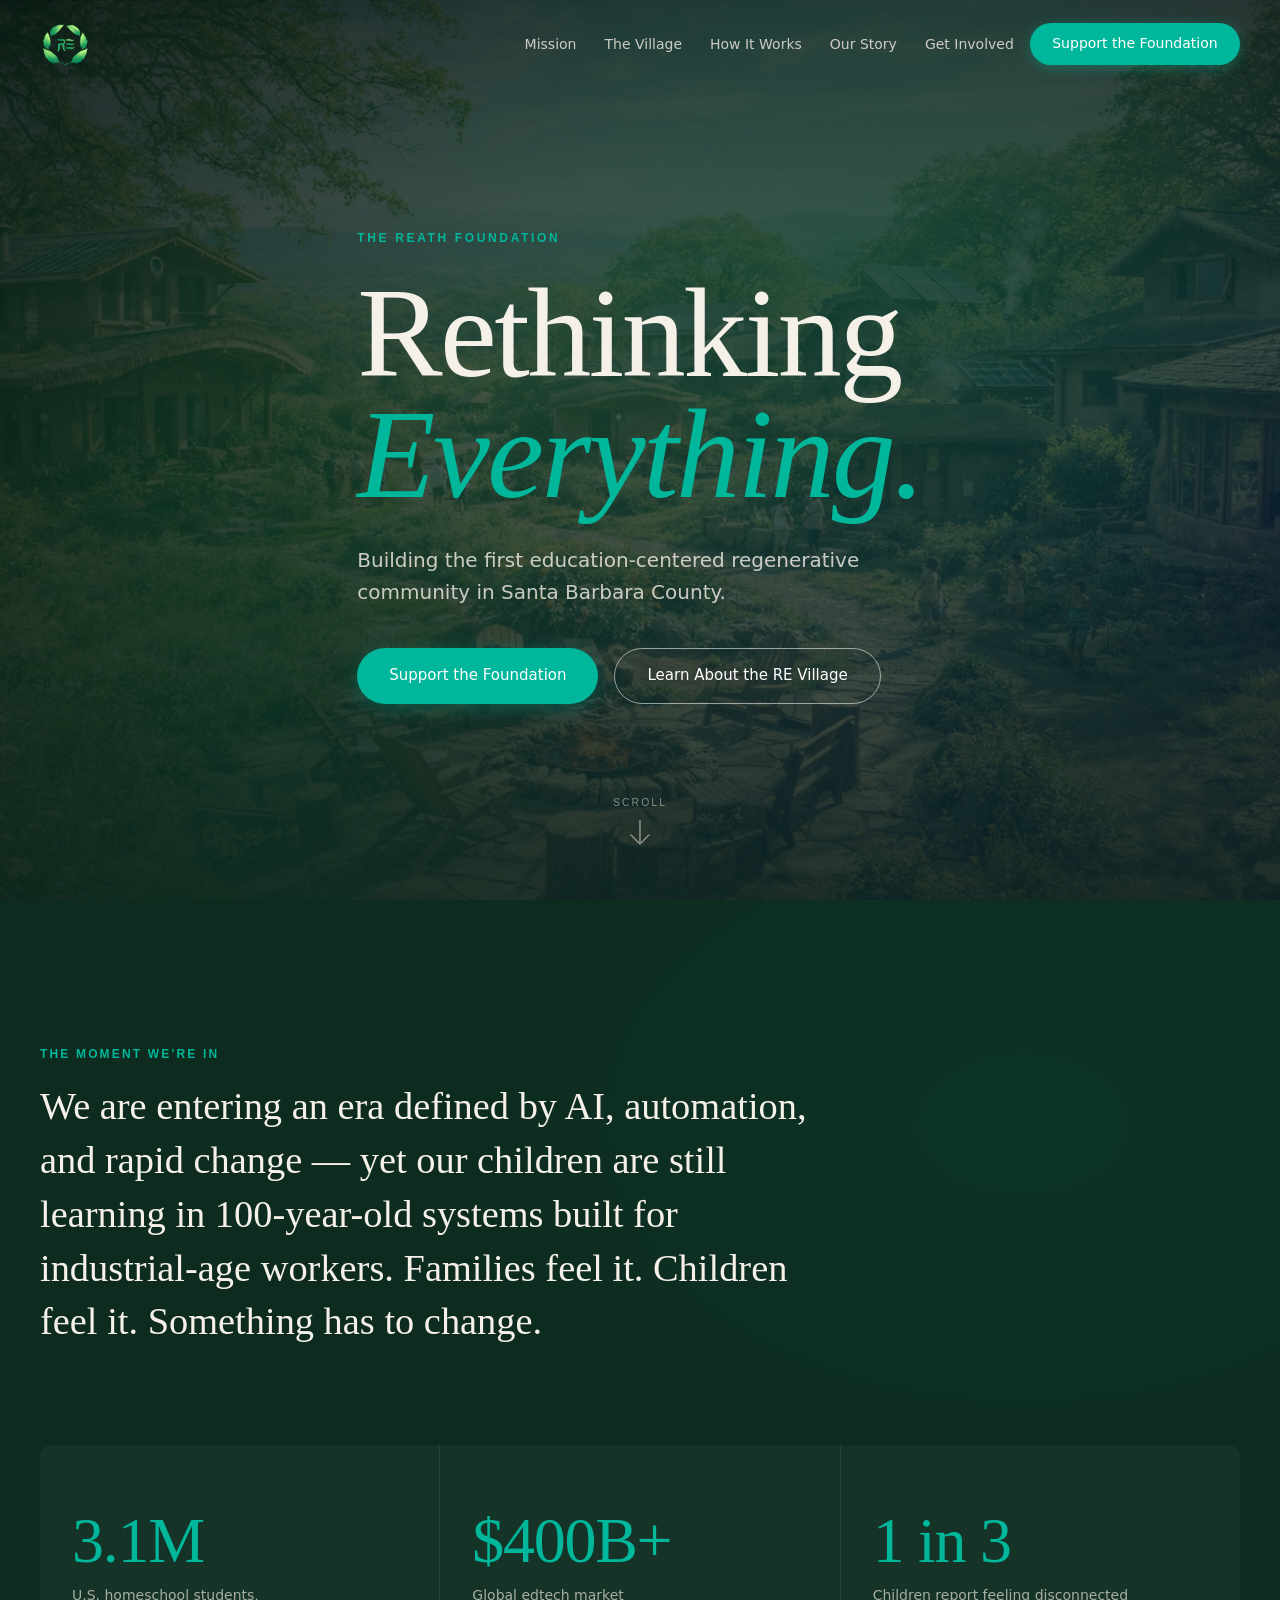
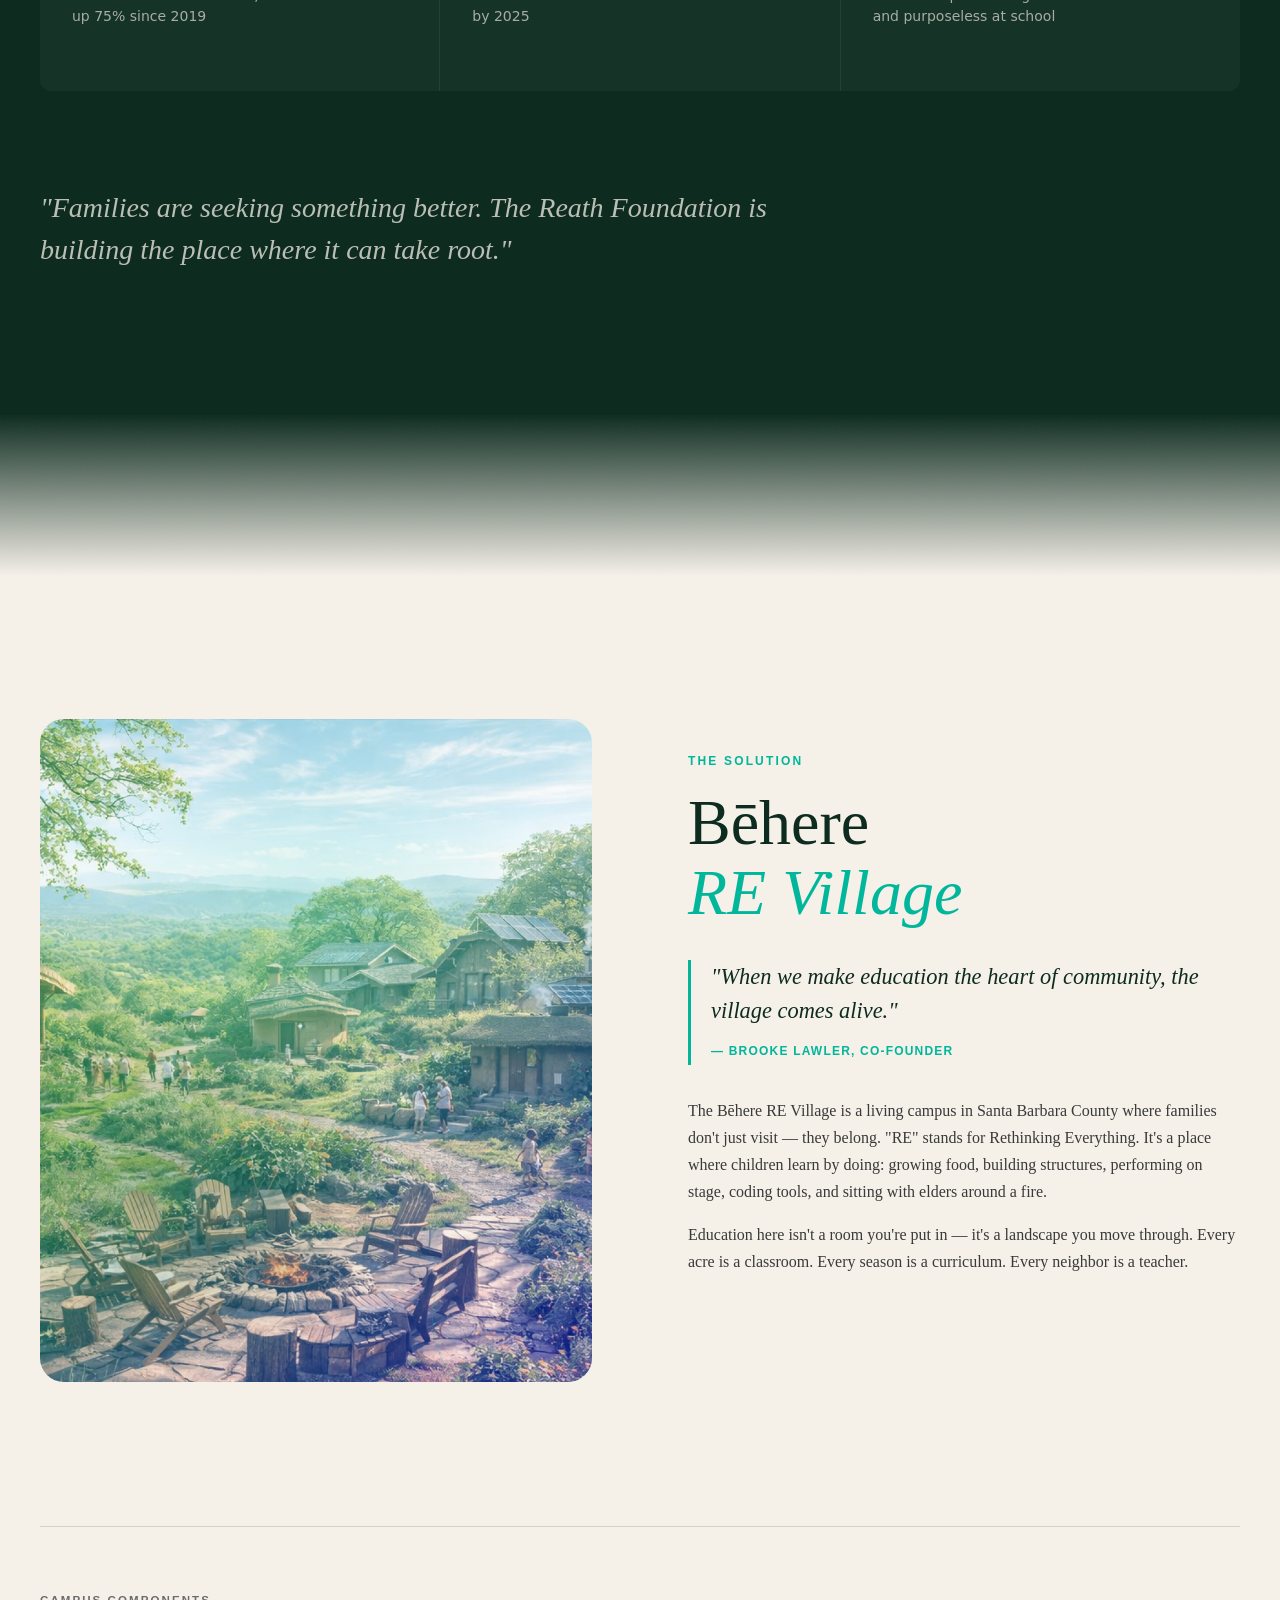
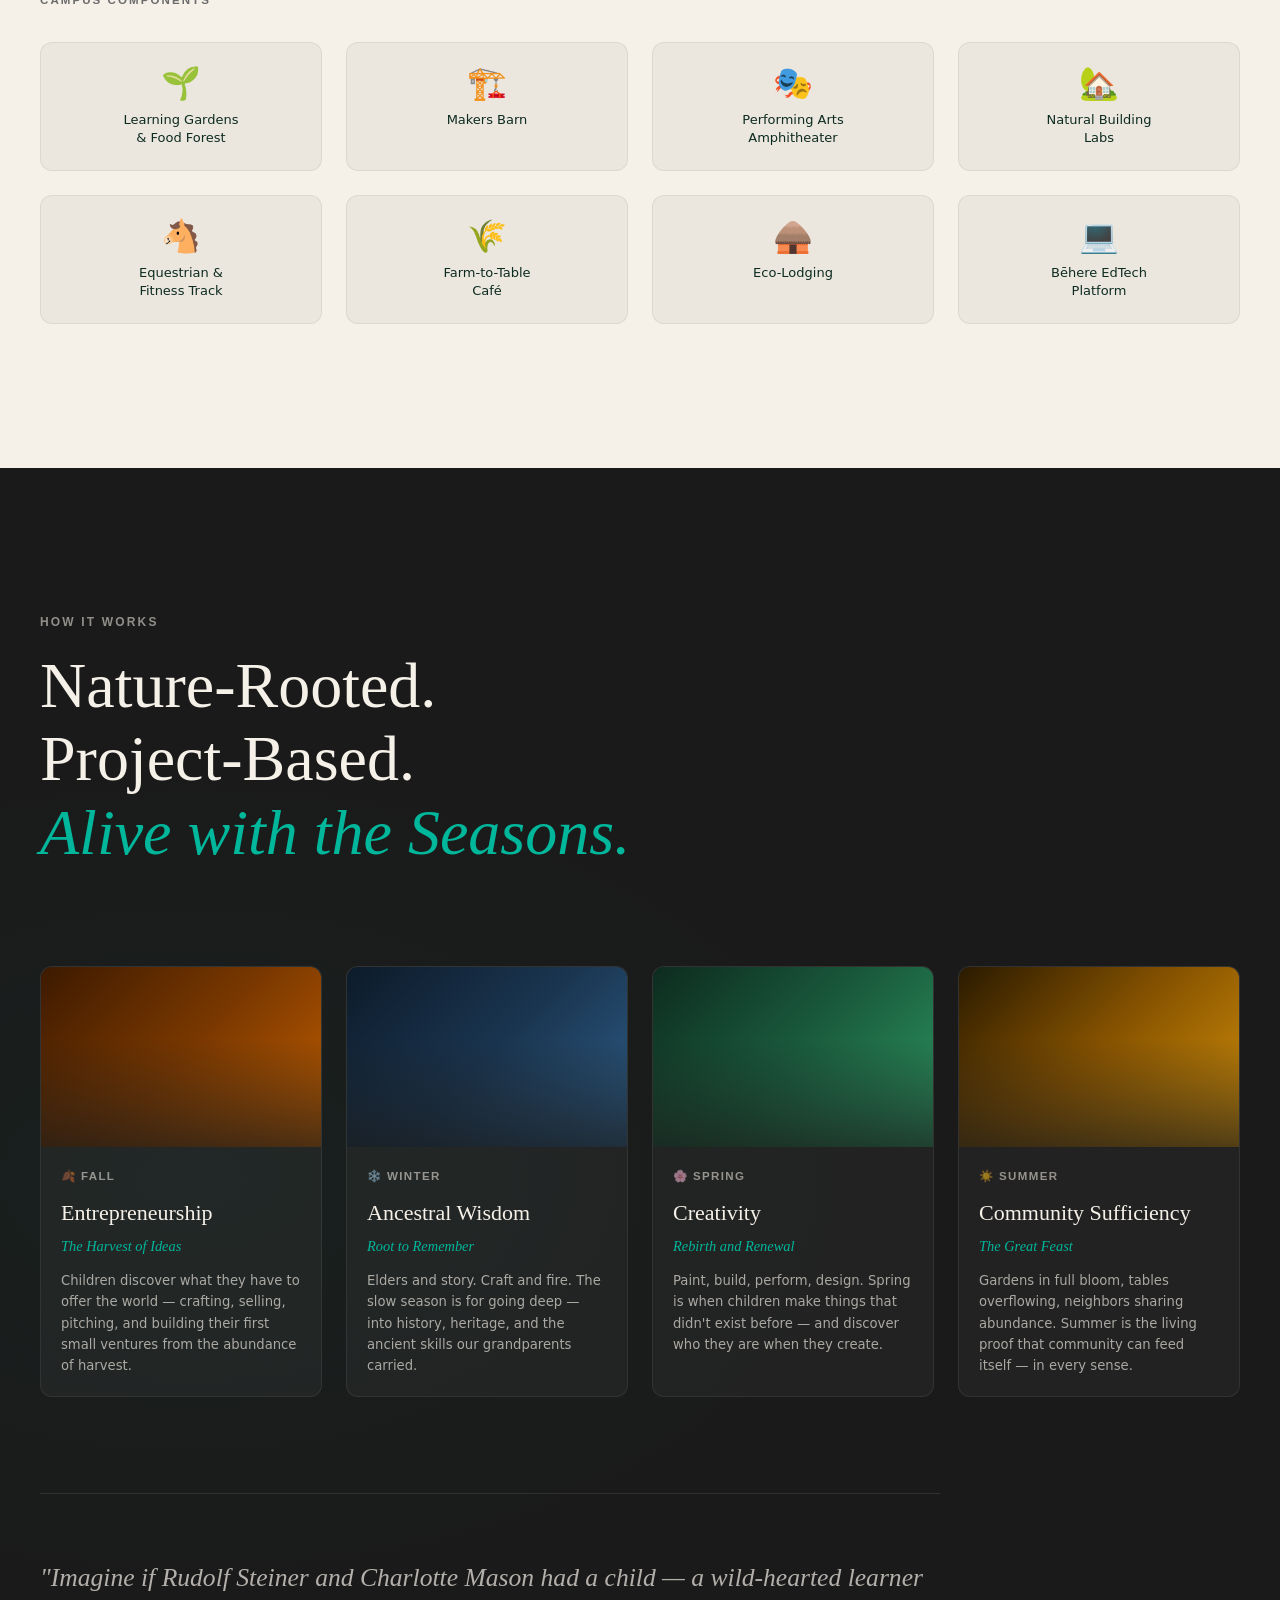
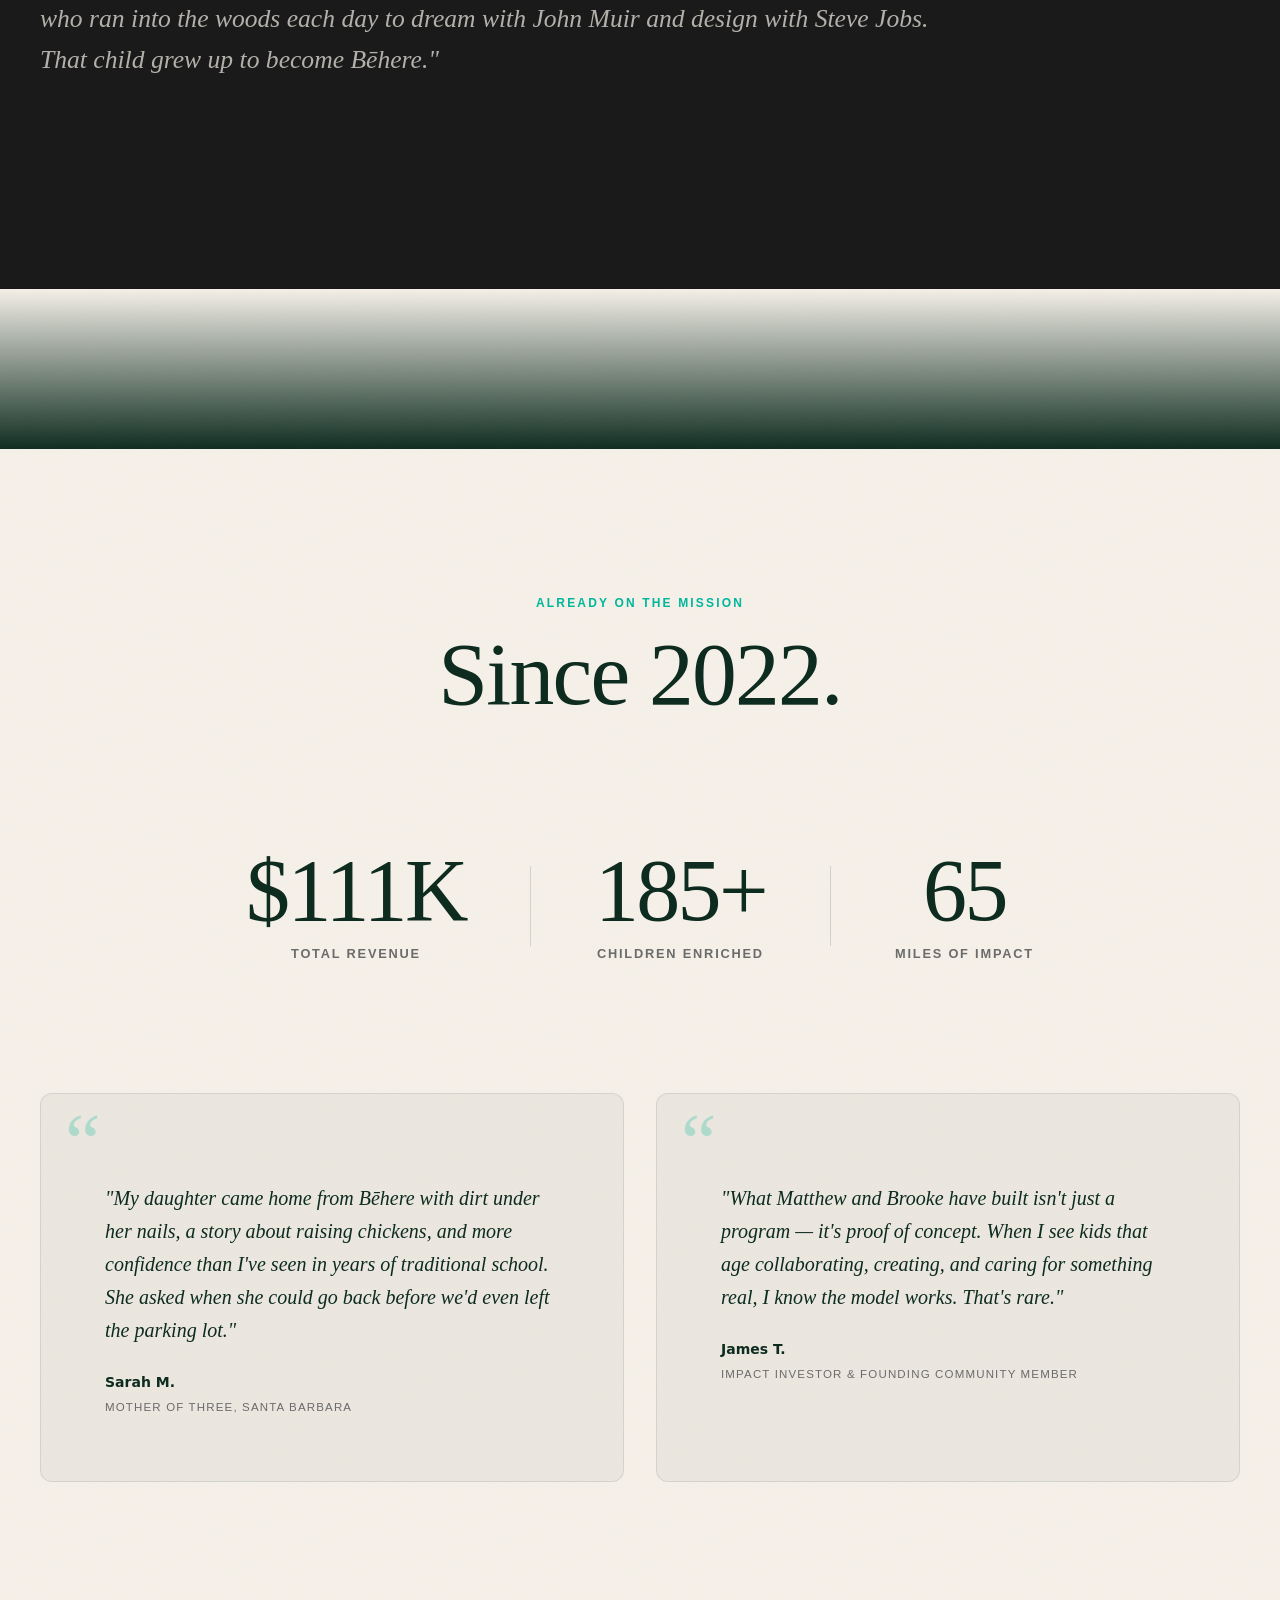
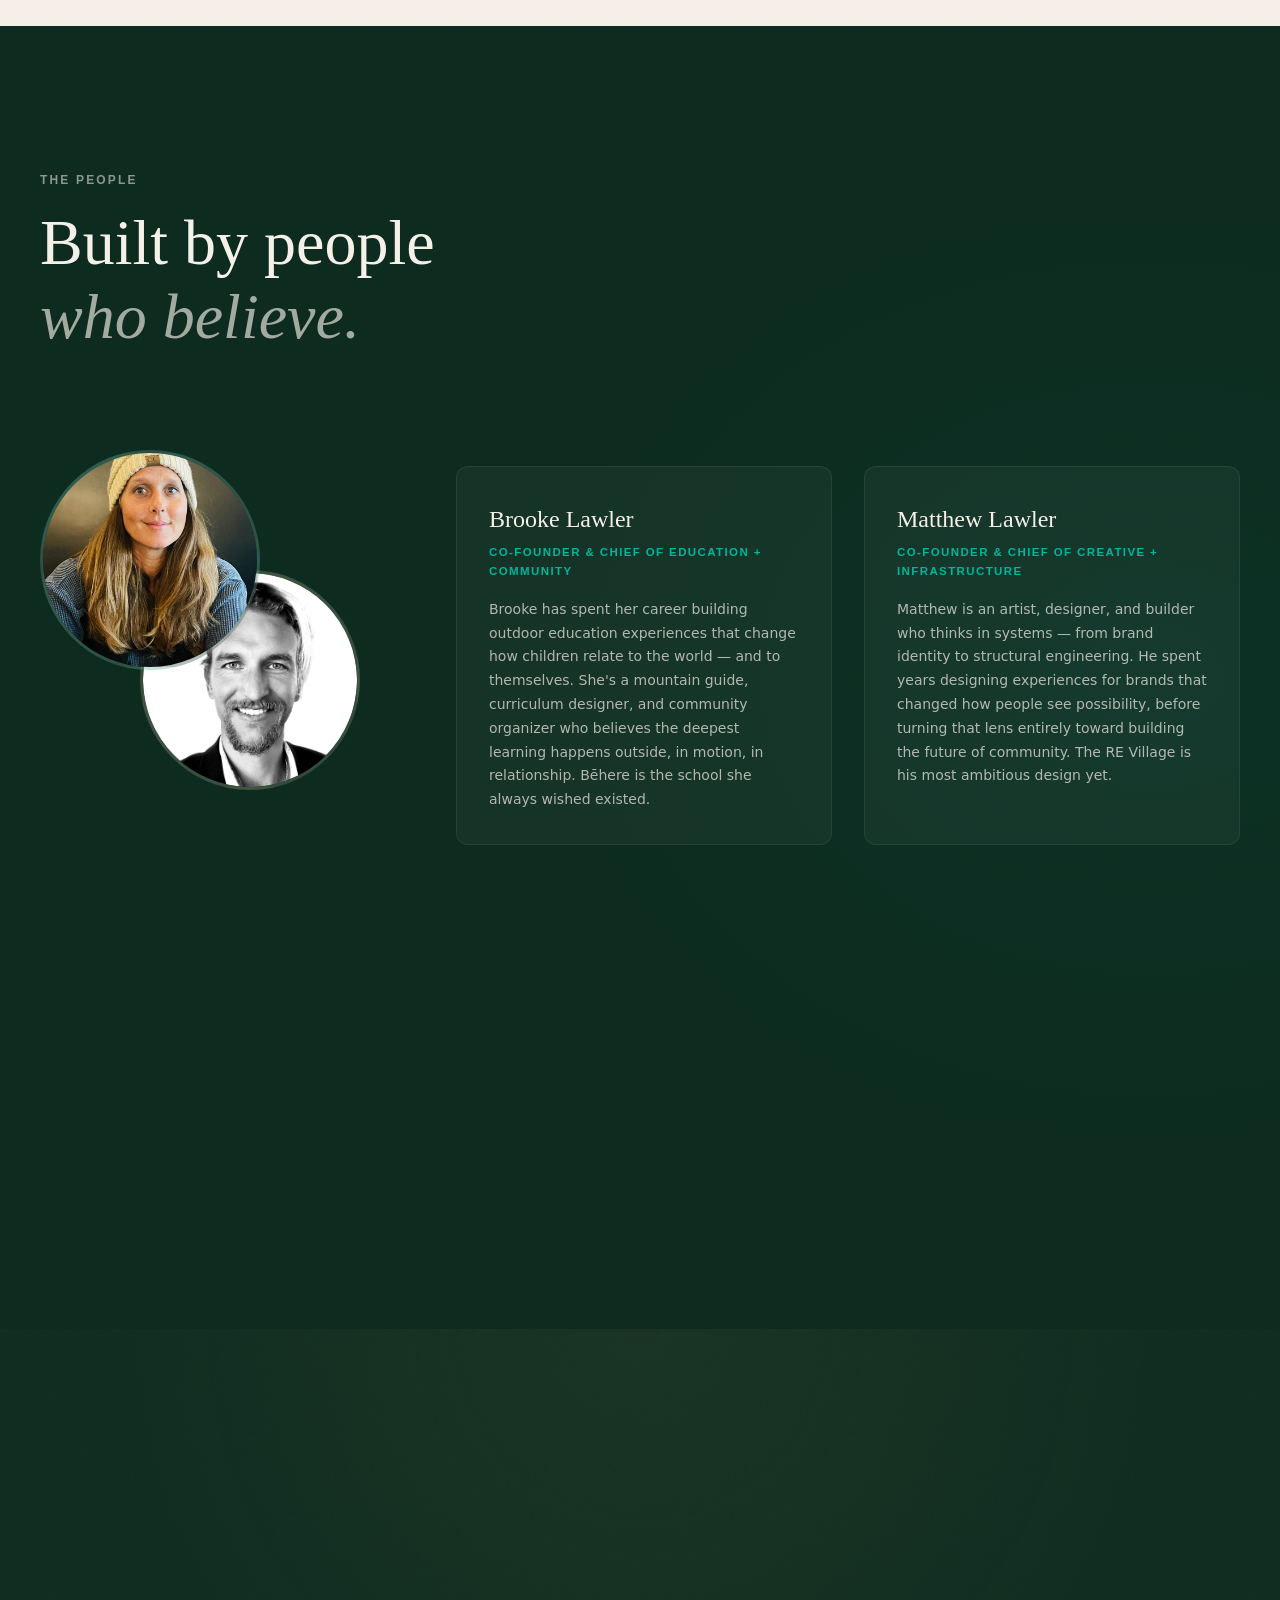
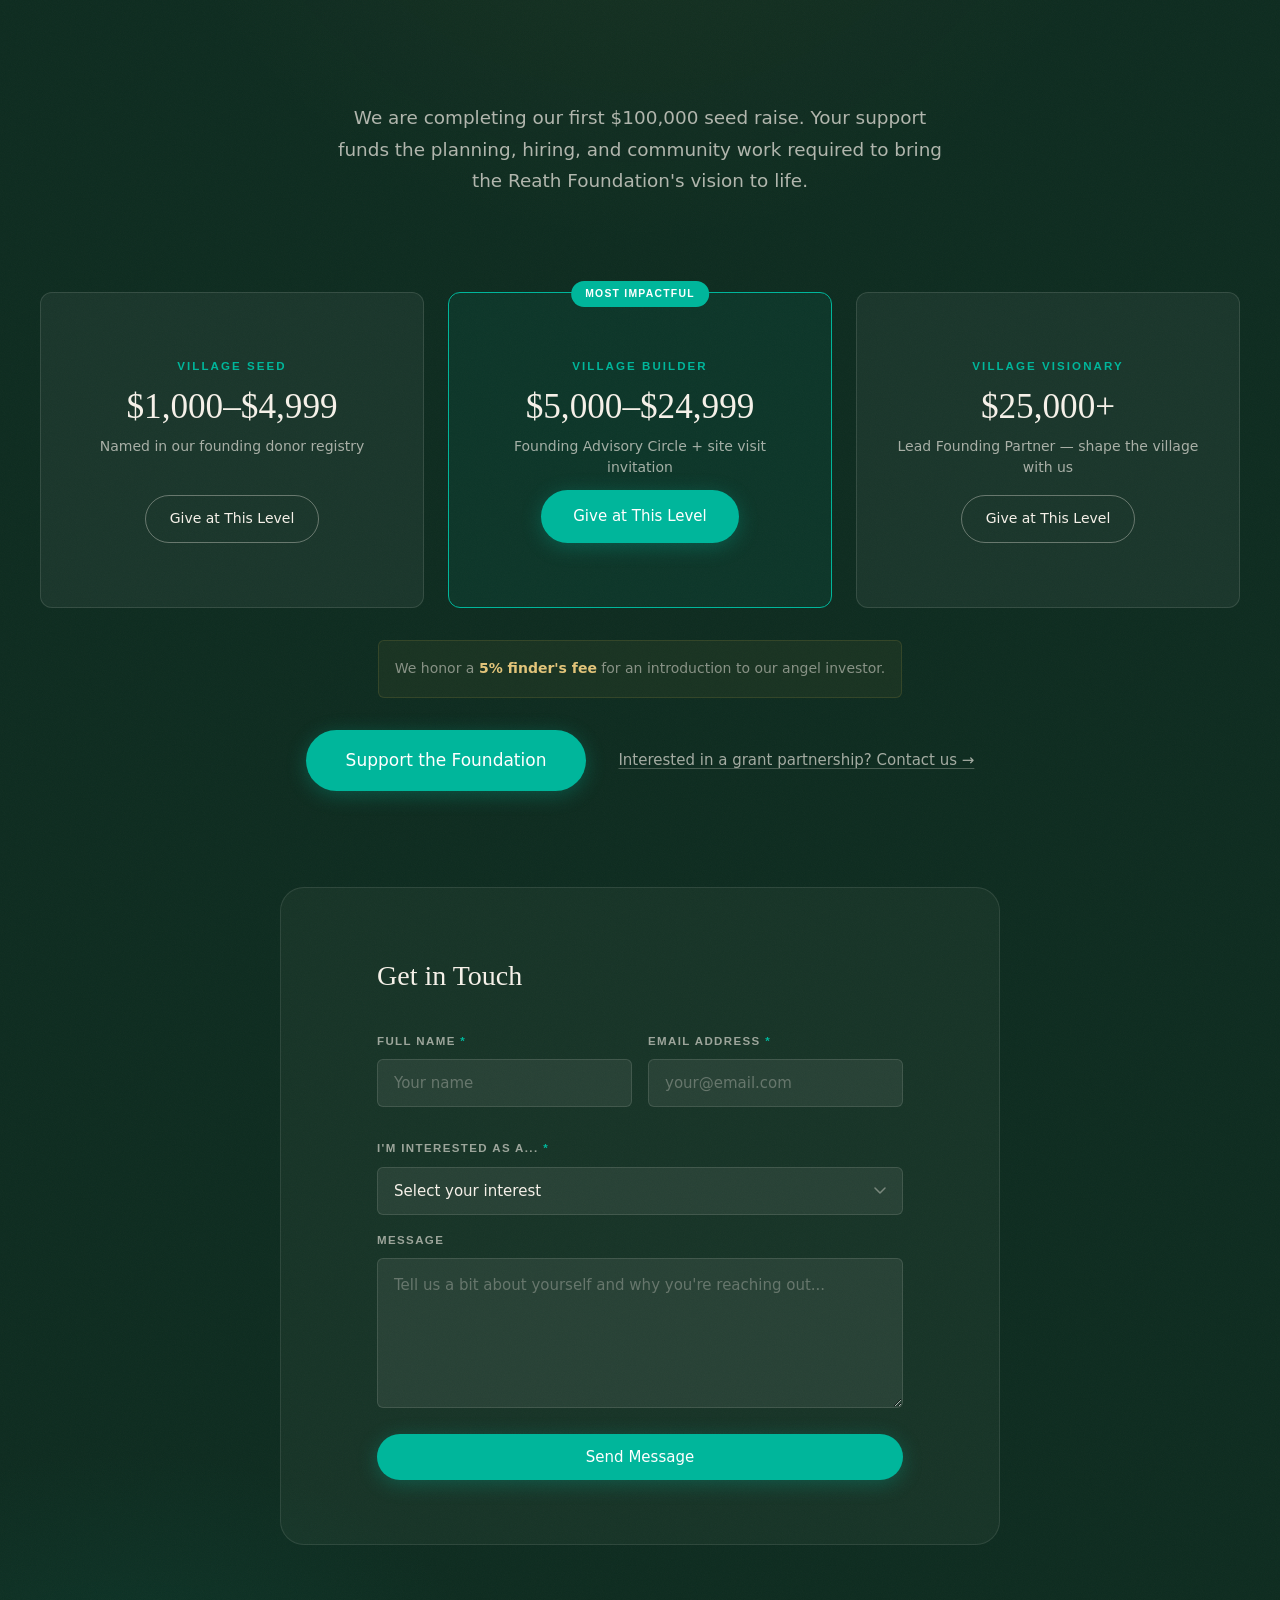
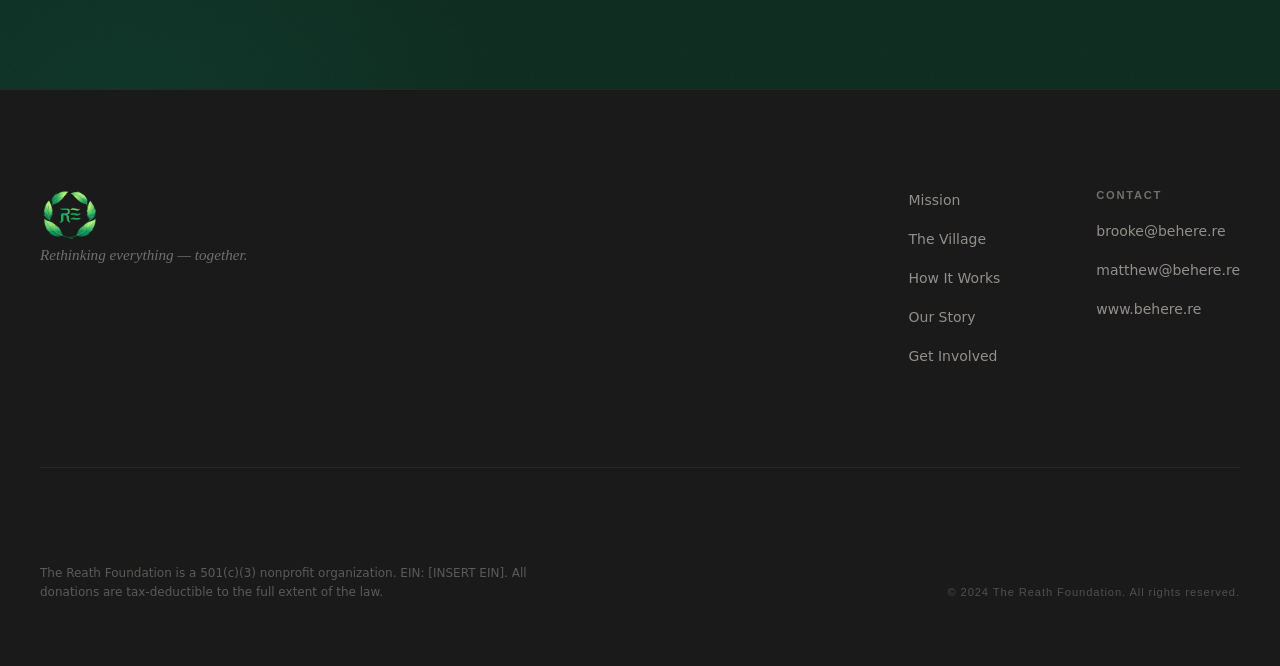
==== commit 361f8873: "chore: sync default branch to main Co-authored-by: Cursor <cursoragent@cursor.com>" ====
--- a/index.html
+++ b/index.html
@@ -1,5 +1,5 @@
 <!DOCTYPE html>
-<!-- Last updated: Feb 2025 -->
+<!-- Last updated: Feb 2025 · main branch -->
 <html lang="en">
 <head>
   <meta charset="UTF-8" />
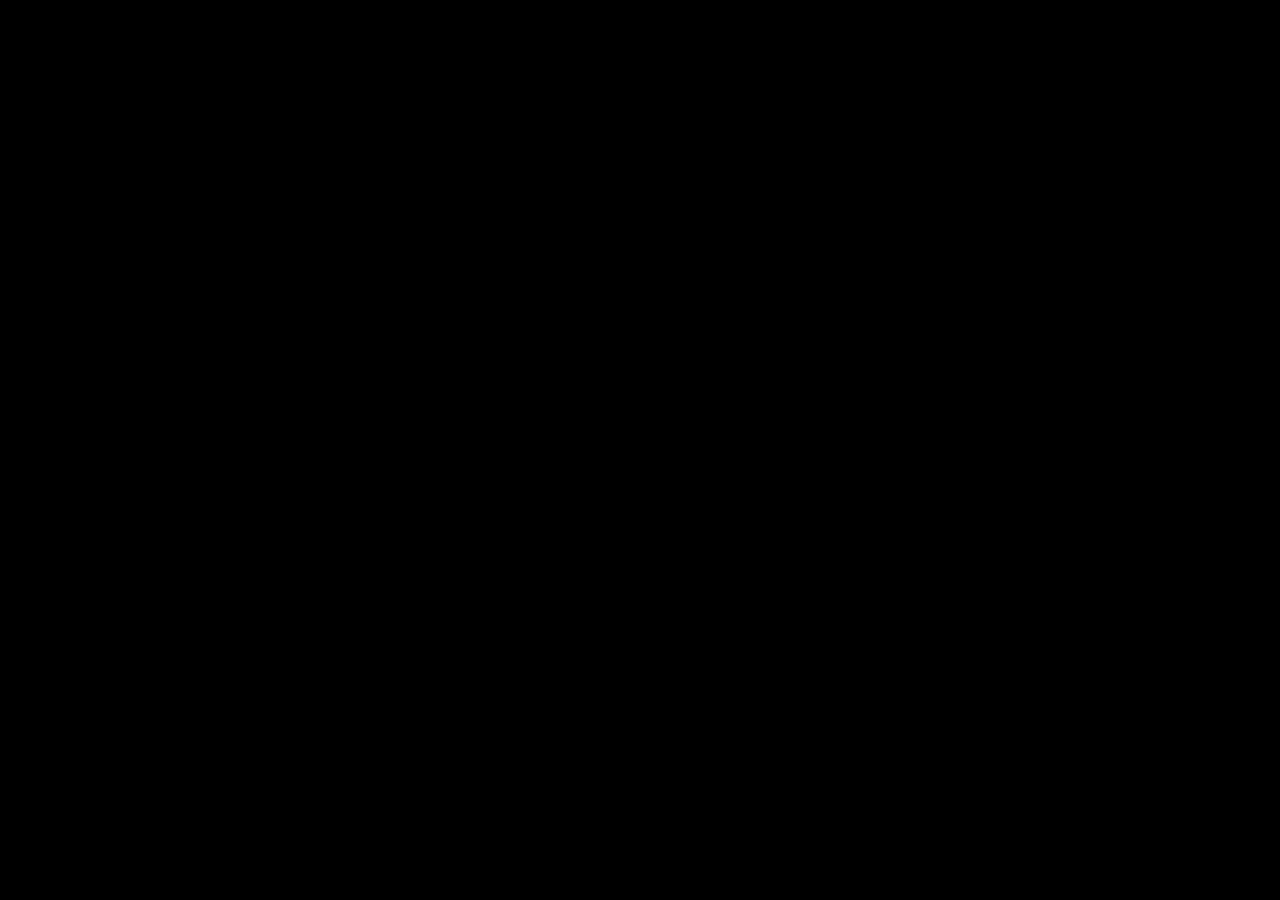
==== commit c83ea0af: "Replace site with new Reath Foundation website" ====
--- a/index.html
+++ b/index.html
@@ -1,488 +1,134 @@
-<!DOCTYPE html>
-<!-- Last updated: Feb 2025 · main branch -->
+<!doctype html>
 <html lang="en">
-<head>
-  <meta charset="UTF-8" />
-  <meta name="viewport" content="width=device-width, initial-scale=1.0" />
-  <title>The Reath Foundation — Rethinking Education in Community</title>
-  <meta name="description" content="The Reath Foundation funds and advances education-centered regenerative communities — places where families live, learn, grow food, make things, and build real community together." />
+  <head>
+    <meta charset="utf-8">
+    <meta name="viewport" content="width=device-width, initial-scale=1">
+    <title>The Reath Foundation | Place-Based Learning and Community Renewal</title>
+    <meta name="description" content="The Reath Foundation is the nonprofit steward of place-based learning, family enrichment, scholarships, restoration projects, and community renewal.">
+    <link rel="canonical" href="https://thereath.com/">
+    <link rel="icon" href="/assets/reath-logo.png" type="image/png">
+    <link rel="preconnect" href="https://fonts.googleapis.com">
+    <link rel="preconnect" href="https://fonts.gstatic.com" crossorigin>
+    <link href="https://fonts.googleapis.com/css2?family=Barlow:wght@300;400;500;600&family=Instrument+Serif:ital@0;1&display=swap" rel="stylesheet">
+    <script>
+      tailwind = {
+        config: {
+          theme: {
+            extend: {
+              fontFamily: {
+                heading: ["Instrument Serif", "serif"],
+                body: ["Barlow", "sans-serif"],
+              },
+              borderRadius: {
+                DEFAULT: "9999px",
+              },
+            },
+          },
+        },
+      };
+    </script>
+    <script src="https://cdn.tailwindcss.com"></script>
+    <style>
+      html {
+        background: #000;
+        scroll-behavior: smooth;
+      }
 
-  <!-- Open Graph -->
-  <meta property="og:title" content="The Reath Foundation — Rethinking Education in Community" />
-  <meta property="og:description" content="Building the first education-centered regenerative community in Santa Barbara County." />
-  <meta property="og:type" content="website" />
-  <meta property="og:image" content="images/og-hero.jpg" />
+      body {
+        margin: 0;
+        background: #000;
+        color: #fff;
+        font-family: "Barlow", sans-serif;
+        letter-spacing: 0;
+      }
 
-  <!-- Fonts -->
-  <link rel="preconnect" href="https://fonts.googleapis.com" />
-  <link rel="preconnect" href="https://fonts.gstatic.com" crossorigin />
-  <link href="https://fonts.googleapis.com/css2?family=Cormorant+Garamond:ital,wght@0,300;0,400;0,500;0,600;1,300;1,400;1,500&family=DM+Sans:ital,wght@0,300;0,400;0,500;0,600;1,300&family=Lora:ital,wght@0,400;0,500;1,400;1,500&family=Barlow+Condensed:wght@400;500;600;700&display=swap" />
+      ::selection {
+        background: rgba(255, 255, 255, 0.9);
+        color: #000;
+      }
 
-  <!-- Stylesheet -->
-  <link rel="stylesheet" href="css/styles.css" />
-</head>
-<body>
+      .liquid-glass {
+        background: rgba(255, 255, 255, 0.01);
+        background-blend-mode: luminosity;
+        backdrop-filter: blur(4px);
+        -webkit-backdrop-filter: blur(4px);
+        border: none;
+        box-shadow: inset 0 1px 1px rgba(255, 255, 255, 0.1);
+        position: relative;
+        overflow: hidden;
+      }
 
-  <!-- ===== NAVIGATION ===== -->
-  <header class="site-header" id="site-header">
-    <nav class="nav-inner" aria-label="Main navigation">
-      <a href="#hero" class="nav-logo" aria-label="The Reath Foundation home">
-        <img src="images/RE_ICON.png" alt="Bēhere — The Reath Foundation" class="logo-img" />
-      </a>
+      .liquid-glass::before {
+        content: "";
+        position: absolute;
+        inset: 0;
+        border-radius: inherit;
+        padding: 1.4px;
+        background: linear-gradient(
+          180deg,
+          rgba(255, 255, 255, 0.45) 0%,
+          rgba(255, 255, 255, 0.15) 20%,
+          rgba(255, 255, 255, 0) 40%,
+          rgba(255, 255, 255, 0) 60%,
+          rgba(255, 255, 255, 0.15) 80%,
+          rgba(255, 255, 255, 0.45) 100%
+        );
+        -webkit-mask: linear-gradient(#fff 0 0) content-box, linear-gradient(#fff 0 0);
+        -webkit-mask-composite: xor;
+        mask-composite: exclude;
+        pointer-events: none;
+      }
 
-      <button class="nav-toggle" id="nav-toggle" aria-expanded="false" aria-controls="nav-menu" aria-label="Toggle navigation">
-        <span></span><span></span><span></span>
-      </button>
+      .liquid-glass-strong {
+        background: rgba(255, 255, 255, 0.01);
+        background-blend-mode: luminosity;
+        backdrop-filter: blur(50px);
+        -webkit-backdrop-filter: blur(50px);
+        border: none;
+        box-shadow: 4px 4px 4px rgba(0, 0, 0, 0.05), inset 0 1px 1px rgba(255, 255, 255, 0.15);
+        position: relative;
+        overflow: hidden;
+      }
 
-      <ul class="nav-menu" id="nav-menu" role="list">
-        <li><a href="#mission" class="nav-link">Mission</a></li>
-        <li><a href="#village" class="nav-link">The Village</a></li>
-        <li><a href="#how-it-works" class="nav-link">How It Works</a></li>
-        <li><a href="#our-story" class="nav-link">Our Story</a></li>
-        <li><a href="#get-involved" class="nav-link">Get Involved</a></li>
-        <li><a href="#get-involved" class="btn btn-nav">Support the Foundation</a></li>
-      </ul>
-    </nav>
-  </header>
+      .liquid-glass-strong::before {
+        content: "";
+        position: absolute;
+        inset: 0;
+        border-radius: inherit;
+        padding: 1.4px;
+        background: linear-gradient(
+          180deg,
+          rgba(255, 255, 255, 0.5) 0%,
+          rgba(255, 255, 255, 0.2) 20%,
+          rgba(255, 255, 255, 0) 40%,
+          rgba(255, 255, 255, 0) 60%,
+          rgba(255, 255, 255, 0.2) 80%,
+          rgba(255, 255, 255, 0.5) 100%
+        );
+        -webkit-mask: linear-gradient(#fff 0 0) content-box, linear-gradient(#fff 0 0);
+        -webkit-mask-composite: xor;
+        mask-composite: exclude;
+        pointer-events: none;
+      }
 
-  <main>
+      .video-fallback {
+        background: #000;
+      }
 
-    <!-- ===== SECTION 1: HERO ===== -->
-    <section class="hero" id="hero" aria-label="Hero">
-      <div class="hero-bg" aria-hidden="true">
-        <div class="hero-overlay"></div>
-        <div class="hero-grain"></div>
-      </div>
-
-      <div class="hero-content">
-        <p class="hero-eyebrow reveal-up">The Reath Foundation</p>
-        <h1 class="hero-headline reveal-up" style="--delay: 0.1s">Rethinking<br><em>Everything.</em></h1>
-        <p class="hero-subhead reveal-up" style="--delay: 0.2s">
-          Building the first education-centered regenerative community<br class="br-desktop" /> in Santa Barbara County.
-        </p>
-        <div class="hero-ctas reveal-up" style="--delay: 0.3s">
-          <a href="#get-involved" class="btn btn-primary">Support the Foundation</a>
-          <a href="#village" class="btn btn-ghost">Learn About the RE Village</a>
-        </div>
-      </div>
-
-      <a href="#mission" class="scroll-indicator" aria-label="Scroll to next section">
-        <span class="scroll-label">Scroll</span>
-        <span class="scroll-arrow" aria-hidden="true">
-          <svg width="20" height="30" viewBox="0 0 20 30" fill="none">
-            <path d="M10 0v24M1 15l9 9 9-9" stroke="currentColor" stroke-width="1.5" stroke-linecap="round" stroke-linejoin="round"/>
-          </svg>
-        </span>
-      </a>
-    </section>
-
-    <!-- ===== SECTION 2: THE MOMENT WE'RE IN ===== -->
-    <section class="moment" id="mission" aria-label="The moment we're in">
-      <div class="moment-inner">
-        <div class="moment-text reveal-up">
-          <p class="section-label">The Moment We're In</p>
-          <p class="moment-manifesto">
-            We are entering an era defined by AI, automation, and rapid change — yet our children are still learning in 100-year-old systems built for industrial-age workers. Families feel it. Children feel it. Something has to change.
-          </p>
-        </div>
-
-        <div class="stat-grid reveal-up" style="--delay: 0.15s" role="list" aria-label="Key statistics">
-          <div class="stat-card" role="listitem">
-            <span class="stat-number">3.1M</span>
-            <span class="stat-label">U.S. homeschool students,<br>up 75% since 2019</span>
-          </div>
-          <div class="stat-card" role="listitem">
-            <span class="stat-number">$400B+</span>
-            <span class="stat-label">Global edtech market<br>by 2025</span>
-          </div>
-          <div class="stat-card" role="listitem">
-            <span class="stat-number">1 in 3</span>
-            <span class="stat-label">Children report feeling disconnected<br>and purposeless at school</span>
-          </div>
-        </div>
-
-        <blockquote class="moment-quote reveal-up" style="--delay: 0.25s">
-          <p>"Families are seeking something better. The Reath Foundation is building the place where it can take root."</p>
-        </blockquote>
-      </div>
-    </section>
-
-    <!-- ===== EDGE PANEL ===== -->
-    <div class="edge-panel edge-panel--forest" aria-hidden="true" role="presentation">
-      <div class="edge-grain"></div>
-    </div>
-
-    <!-- ===== SECTION 3: THE VILLAGE ===== -->
-    <section class="village" id="village" aria-label="The RE Village">
-      <div class="village-inner">
-
-        <div class="village-split">
-          <div class="village-image reveal-left">
-            <div class="village-img-wrap">
-              <img
-                src="images/village-landscape.jpg"
-                alt="Children working in a learning garden, hands in soil, surrounded by lush greenery"
-                loading="lazy"
-                width="680"
-                height="820"
-              />
-              <div class="village-img-accent" aria-hidden="true"></div>
-            </div>
-          </div>
-
-          <div class="village-content reveal-right">
-            <p class="section-label">The Solution</p>
-            <h2 class="section-headline">
-              Bēhere<br><em>RE Village</em>
-            </h2>
-            <blockquote class="founder-quote">
-              <p>"When we make education the heart of community, the village comes alive."</p>
-              <cite>— Brooke Lawler, Co-Founder</cite>
-            </blockquote>
-            <p class="village-body">
-              The Bēhere RE Village is a living campus in Santa Barbara County where families don't just visit — they belong. "RE" stands for Rethinking Everything. It's a place where children learn by doing: growing food, building structures, performing on stage, coding tools, and sitting with elders around a fire.
-            </p>
-            <p class="village-body">
-              Education here isn't a room you're put in — it's a landscape you move through. Every acre is a classroom. Every season is a curriculum. Every neighbor is a teacher.
-            </p>
-          </div>
-        </div>
-
-        <div class="campus-grid reveal-up" style="--delay: 0.1s">
-          <p class="campus-grid-label">Campus Components</p>
-          <ul class="campus-items" role="list" aria-label="Campus components">
-            <li class="campus-item">
-              <span class="campus-icon" aria-hidden="true">🌱</span>
-              <span class="campus-name">Learning Gardens<br>&amp; Food Forest</span>
-            </li>
-            <li class="campus-item">
-              <span class="campus-icon" aria-hidden="true">🏗️</span>
-              <span class="campus-name">Makers Barn</span>
-            </li>
-            <li class="campus-item">
-              <span class="campus-icon" aria-hidden="true">🎭</span>
-              <span class="campus-name">Performing Arts<br>Amphitheater</span>
-            </li>
-            <li class="campus-item">
-              <span class="campus-icon" aria-hidden="true">🏡</span>
-              <span class="campus-name">Natural Building<br>Labs</span>
-            </li>
-            <li class="campus-item">
-              <span class="campus-icon" aria-hidden="true">🐴</span>
-              <span class="campus-name">Equestrian &amp;<br>Fitness Track</span>
-            </li>
-            <li class="campus-item">
-              <span class="campus-icon" aria-hidden="true">🌾</span>
-              <span class="campus-name">Farm-to-Table<br>Café</span>
-            </li>
-            <li class="campus-item">
-              <span class="campus-icon" aria-hidden="true">🛖</span>
-              <span class="campus-name">Eco-Lodging</span>
-            </li>
-            <li class="campus-item">
-              <span class="campus-icon" aria-hidden="true">💻</span>
-              <span class="campus-name">Bēhere EdTech<br>Platform</span>
-            </li>
-          </ul>
-        </div>
-
-      </div>
-    </section>
-
-    <!-- ===== SECTION 4: HOW IT WORKS ===== -->
-    <section class="seasons" id="how-it-works" aria-label="Educational philosophy">
-      <div class="seasons-inner">
-        <p class="section-label section-label--light reveal-up">How It Works</p>
-        <h2 class="seasons-headline reveal-up" style="--delay: 0.1s">
-          Nature-Rooted.<br>Project-Based.<br><em>Alive with the Seasons.</em>
-        </h2>
-
-        <div class="seasons-grid reveal-up" style="--delay: 0.2s" role="list" aria-label="Seasonal curriculum">
-          <article class="season-card" role="listitem">
-            <div class="season-img season-img--fall" aria-hidden="true"></div>
-            <div class="season-body">
-              <p class="season-label">🍂 Fall</p>
-              <h3 class="season-theme">Entrepreneurship</h3>
-              <p class="season-sub">The Harvest of Ideas</p>
-              <p class="season-desc">Children discover what they have to offer the world — crafting, selling, pitching, and building their first small ventures from the abundance of harvest.</p>
-            </div>
-          </article>
-
-          <article class="season-card" role="listitem">
-            <div class="season-img season-img--winter" aria-hidden="true"></div>
-            <div class="season-body">
-              <p class="season-label">❄️ Winter</p>
-              <h3 class="season-theme">Ancestral Wisdom</h3>
-              <p class="season-sub">Root to Remember</p>
-              <p class="season-desc">Elders and story. Craft and fire. The slow season is for going deep — into history, heritage, and the ancient skills our grandparents carried.</p>
-            </div>
-          </article>
-
-          <article class="season-card" role="listitem">
-            <div class="season-img season-img--spring" aria-hidden="true"></div>
-            <div class="season-body">
-              <p class="season-label">🌸 Spring</p>
-              <h3 class="season-theme">Creativity</h3>
-              <p class="season-sub">Rebirth and Renewal</p>
-              <p class="season-desc">Paint, build, perform, design. Spring is when children make things that didn't exist before — and discover who they are when they create.</p>
-            </div>
-          </article>
-
-          <article class="season-card" role="listitem">
-            <div class="season-img season-img--summer" aria-hidden="true"></div>
-            <div class="season-body">
-              <p class="season-label">☀️ Summer</p>
-              <h3 class="season-theme">Community Sufficiency</h3>
-              <p class="season-sub">The Great Feast</p>
-              <p class="season-desc">Gardens in full bloom, tables overflowing, neighbors sharing abundance. Summer is the living proof that community can feed itself — in every sense.</p>
-            </div>
-          </article>
-        </div>
-
-        <blockquote class="philosophy-quote reveal-up" style="--delay: 0.3s">
-          <p>"Imagine if Rudolf Steiner and Charlotte Mason had a child — a wild-hearted learner who ran into the woods each day to dream with John Muir and design with Steve Jobs. That child grew up to become Bēhere."</p>
-        </blockquote>
-      </div>
-    </section>
-
-    <!-- ===== EDGE PANEL ===== -->
-    <div class="edge-panel edge-panel--cream" aria-hidden="true" role="presentation">
-      <div class="edge-grain"></div>
-    </div>
-
-    <!-- ===== SECTION 5: TRACTION ===== -->
-    <section class="traction" id="traction" aria-label="Our traction">
-      <div class="traction-inner">
-        <p class="section-label reveal-up">Already on the Mission</p>
-        <h2 class="traction-headline reveal-up" style="--delay: 0.1s">Since 2022.</h2>
-
-        <div class="traction-stats reveal-up" style="--delay: 0.15s" role="list" aria-label="Impact statistics">
-          <div class="traction-stat" role="listitem">
-            <span class="traction-number">$120K</span>
-            <span class="traction-desc">Total Revenue</span>
-          </div>
-          <div class="traction-divider" aria-hidden="true"></div>
-          <div class="traction-stat" role="listitem">
-            <span class="traction-number">200+</span>
-            <span class="traction-desc">Children Enriched</span>
-          </div>
-          <div class="traction-divider" aria-hidden="true"></div>
-          <div class="traction-stat" role="listitem">
-            <span class="traction-number">70</span>
-            <span class="traction-desc">Miles of Impact</span>
-          </div>
-        </div>
-
-        <div class="testimonials reveal-up" style="--delay: 0.25s">
-          <blockquote class="testimonial-card">
-            <p>"My daughter came home from Bēhere with dirt under her nails, a story about raising chickens, and more confidence than I've seen in years of traditional school. She asked when she could go back before we'd even left the parking lot."</p>
-            <cite>
-              <strong>Sarah M.</strong>
-              <span>Mother of three, Santa Barbara</span>
-            </cite>
-          </blockquote>
-          <blockquote class="testimonial-card">
-            <p>"What Matthew and Brooke have built isn't just a program — it's proof of concept. When I see kids that age collaborating, creating, and caring for something real, I know the model works. That's rare."</p>
-            <cite>
-              <strong>James T.</strong>
-              <span>Impact investor &amp; founding community member</span>
-            </cite>
-          </blockquote>
-        </div>
-      </div>
-    </section>
-
-    <!-- ===== SECTION 6: THE FOUNDERS ===== -->
-    <section class="founders" id="our-story" aria-label="Our founders">
-      <div class="founders-inner">
-
-        <div class="founders-header reveal-up">
-          <p class="section-label section-label--light">The People</p>
-          <h2 class="founders-headline">Built by people<br><em>who believe.</em></h2>
-        </div>
-
-        <div class="founders-split reveal-up" style="--delay: 0.1s">
-          <div class="founder-photo-wrap" aria-hidden="true">
-            <div class="founder-photo founder-photo--brooke">
-              <img src="images/brooke-lawler.jpg" alt="Brooke Lawler, Co-Founder and Chief of Education &amp; Community" loading="lazy" width="360" height="360" />
-            </div>
-            <div class="founder-photo founder-photo--matthew">
-              <img src="images/Matthew_bw.png" alt="Matthew Lawler, Co-Founder and Chief of Creative &amp; Infrastructure" loading="lazy" width="360" height="360" />
-            </div>
-          </div>
-
-          <div class="founders-bios">
-            <div class="founder-bio">
-              <h3 class="founder-name">Brooke Lawler</h3>
-              <p class="founder-title">Co-Founder &amp; Chief of Education + Community</p>
-              <p class="founder-text">
-                Brooke has spent her career building outdoor education experiences that change how children relate to the world — and to themselves. She's a mountain guide, curriculum designer, and community organizer who believes the deepest learning happens outside, in motion, in relationship. Bēhere is the school she always wished existed.
-              </p>
-            </div>
-            <div class="founder-bio">
-              <h3 class="founder-name">Matthew Lawler</h3>
-              <p class="founder-title">Co-Founder &amp; Chief of Creative + Infrastructure</p>
-              <p class="founder-text">
-                Matthew is an artist, designer, and builder who thinks in systems — from brand identity to structural engineering. He spent years designing experiences for brands that changed how people see possibility, before turning that lens entirely toward building the future of community. The RE Village is his most ambitious design yet.
-              </p>
-            </div>
-          </div>
-        </div>
-
-        <div class="team-row reveal-up" style="--delay: 0.2s" aria-label="Team members">
-          <div class="team-member">
-            <div class="team-photo-placeholder" aria-hidden="true">
-              <span>E.L.</span>
-            </div>
-            <p class="team-name">Elena Lopez</p>
-            <p class="team-role">Director of Programs</p>
-          </div>
-          <div class="team-member">
-            <div class="team-photo-placeholder" aria-hidden="true">
-              <span>D.C.</span>
-            </div>
-            <p class="team-name">David Chen</p>
-            <p class="team-role">Head of Agriculture</p>
-          </div>
-          <div class="team-member">
-            <div class="team-photo-placeholder" aria-hidden="true">
-              <span>A.R.</span>
-            </div>
-            <p class="team-name">Amara Reyes</p>
-            <p class="team-role">Arts &amp; Culture Lead</p>
-          </div>
-          <div class="team-member">
-            <div class="team-photo-placeholder" aria-hidden="true">
-              <span>T.W.</span>
-            </div>
-            <p class="team-name">Tom Wright</p>
-            <p class="team-role">Infrastructure &amp; Build</p>
-          </div>
-        </div>
-
-      </div>
-    </section>
-
-    <!-- ===== SECTION 7: GET INVOLVED ===== -->
-    <section class="ask" id="get-involved" aria-label="Get involved and support the foundation">
-      <div class="ask-grain" aria-hidden="true"></div>
-      <div class="ask-inner">
-        <p class="section-label section-label--gold reveal-up">The Ask</p>
-        <h2 class="ask-headline reveal-up" style="--delay: 0.1s">Help Us Build<br><em>the First RE Village.</em></h2>
-        <p class="ask-subhead reveal-up" style="--delay: 0.15s">
-          We are completing our first $100,000 seed raise. Your support funds the planning, hiring, and community work required to bring the Reath Foundation's vision to life.
-        </p>
-
-        <div class="giving-tiers reveal-up" style="--delay: 0.2s" role="list" aria-label="Giving tiers">
-          <article class="tier-card" role="listitem">
-            <p class="tier-eyebrow">Village Seed</p>
-            <p class="tier-amount">$1,000–$4,999</p>
-            <p class="tier-benefit">Named in our founding donor registry</p>
-            <a href="#contact-form" class="btn btn-tier">Give at This Level</a>
-          </article>
-          <article class="tier-card tier-card--featured" role="listitem">
-            <p class="tier-badge">Most Impactful</p>
-            <p class="tier-eyebrow">Village Builder</p>
-            <p class="tier-amount">$5,000–$24,999</p>
-            <p class="tier-benefit">Founding Advisory Circle + site visit invitation</p>
-            <a href="#contact-form" class="btn btn-primary">Give at This Level</a>
-          </article>
-          <article class="tier-card" role="listitem">
-            <p class="tier-eyebrow">Village Visionary</p>
-            <p class="tier-amount">$25,000+</p>
-            <p class="tier-benefit">Lead Founding Partner — shape the village with us</p>
-            <a href="#contact-form" class="btn btn-tier">Give at This Level</a>
-          </article>
-        </div>
-
-        <div class="ask-note reveal-up" style="--delay: 0.3s">
-          <p>We honor a <strong>5% finder's fee</strong> for an introduction to our angel investor.</p>
-        </div>
-
-        <div class="ask-cta-row reveal-up" style="--delay: 0.35s">
-          <a href="#contact-form" class="btn btn-primary btn-large">Support the Foundation</a>
-          <a href="#contact-form" class="ask-grant-link">Interested in a grant partnership? Contact us →</a>
-        </div>
-
-        <!-- Contact Form -->
-        <div class="contact-form-wrap reveal-up" style="--delay: 0.4s" id="contact-form">
-          <h3 class="form-headline">Get in Touch</h3>
-          <form class="contact-form" name="foundation-contact" method="POST" action="#" novalidate>
-            <div class="form-row">
-              <div class="form-group">
-                <label for="name" class="form-label">Full Name <span aria-label="required">*</span></label>
-                <input type="text" id="name" name="name" class="form-input" placeholder="Your name" required autocomplete="name" />
-              </div>
-              <div class="form-group">
-                <label for="email" class="form-label">Email Address <span aria-label="required">*</span></label>
-                <input type="email" id="email" name="email" class="form-input" placeholder="your@email.com" required autocomplete="email" />
-              </div>
-            </div>
-            <div class="form-group">
-              <label for="interest" class="form-label">I'm interested as a... <span aria-label="required">*</span></label>
-              <select id="interest" name="interest" class="form-input form-select" required>
-                <option value="" disabled selected>Select your interest</option>
-                <option value="donor">Donor / Supporter</option>
-                <option value="family">Founding Family</option>
-                <option value="grant">Grant Partner</option>
-                <option value="general">General Inquiry</option>
-              </select>
-            </div>
-            <div class="form-group">
-              <label for="message" class="form-label">Message</label>
-              <textarea id="message" name="message" class="form-input form-textarea" placeholder="Tell us a bit about yourself and why you're reaching out..." rows="5"></textarea>
-            </div>
-            <button type="submit" class="btn btn-primary btn-full">Send Message</button>
-          </form>
-        </div>
-
-      </div>
-    </section>
-
-  </main>
-
-  <!-- ===== FOOTER ===== -->
-  <footer class="site-footer" role="contentinfo">
-    <div class="footer-inner">
-
-      <div class="footer-top">
-        <div class="footer-brand">
-          <a href="#hero" class="footer-logo" aria-label="Return to top">
-            <img src="images/RE_ICON.png" alt="Bēhere — The Reath Foundation" class="logo-img logo-img--footer" />
-          </a>
-          <p class="footer-tagline">Rethinking everything — together.</p>
-        </div>
-
-        <nav class="footer-nav" aria-label="Footer navigation">
-          <ul role="list">
-            <li><a href="#mission">Mission</a></li>
-            <li><a href="#village">The Village</a></li>
-            <li><a href="#how-it-works">How It Works</a></li>
-            <li><a href="#our-story">Our Story</a></li>
-            <li><a href="#get-involved">Get Involved</a></li>
-          </ul>
-        </nav>
-
-        <div class="footer-contact">
-          <h3 class="footer-contact-label">Contact</h3>
-          <ul role="list">
-            <li><a href="mailto:brooke@behere.re">brooke@behere.re</a></li>
-            <li><a href="mailto:matthew@behere.re">matthew@behere.re</a></li>
-            <li><a href="https://www.behere.re" target="_blank" rel="noopener noreferrer">www.behere.re</a></li>
-          </ul>
-        </div>
-      </div>
-
-      <div class="footer-bottom">
-        <p class="footer-legal">
-          The Reath Foundation is a 501(c)(3) nonprofit organization. EIN: [INSERT EIN]. All donations are tax-deductible to the full extent of the law.
-        </p>
-        <p class="footer-copy">&copy; 2024 The Reath Foundation. All rights reserved.</p>
-      </div>
-
-    </div>
-  </footer>
-
-  <script src="js/main.js"></script>
-</body>
+      .text-balance {
+        text-wrap: balance;
+      }
+    </style>
+  </head>
+  <body>
+    <div id="root"></div>
+    <script src="https://unpkg.com/react@18.3.1/umd/react.development.js" integrity="sha384-hD6/rw4ppMLGNu3tX5cjIb+uRZ7UkRJ6BPkLpg4hAu/6onKUg4lLsHAs9EBPT82L" crossorigin="anonymous"></script>
+    <script src="https://unpkg.com/react-dom@18.3.1/umd/react-dom.development.js" integrity="sha384-u6aeetuaXnQ38mYT8rp6sbXaQe3NL9t+IBXmnYxwkUI2Hw4bsp2Wvmx4yRQF1uAm" crossorigin="anonymous"></script>
+    <script src="https://unpkg.com/@babel/standalone@7.29.0/babel.min.js" integrity="sha384-m08KidiNqLdpJqLq95G/LEi8Qvjl/xUYll3QILypMoQ65QorJ9Lvtp2RXYGBFj1y" crossorigin="anonymous"></script>
+    <script src="https://unpkg.com/framer-motion@11.11.17/dist/framer-motion.js"></script>
+    <script>
+      window.Motion = window.FramerMotion;
+    </script>
+    <script type="text/babel" src="/assets/cinematic-home.jsx"></script>
+  </body>
 </html>
